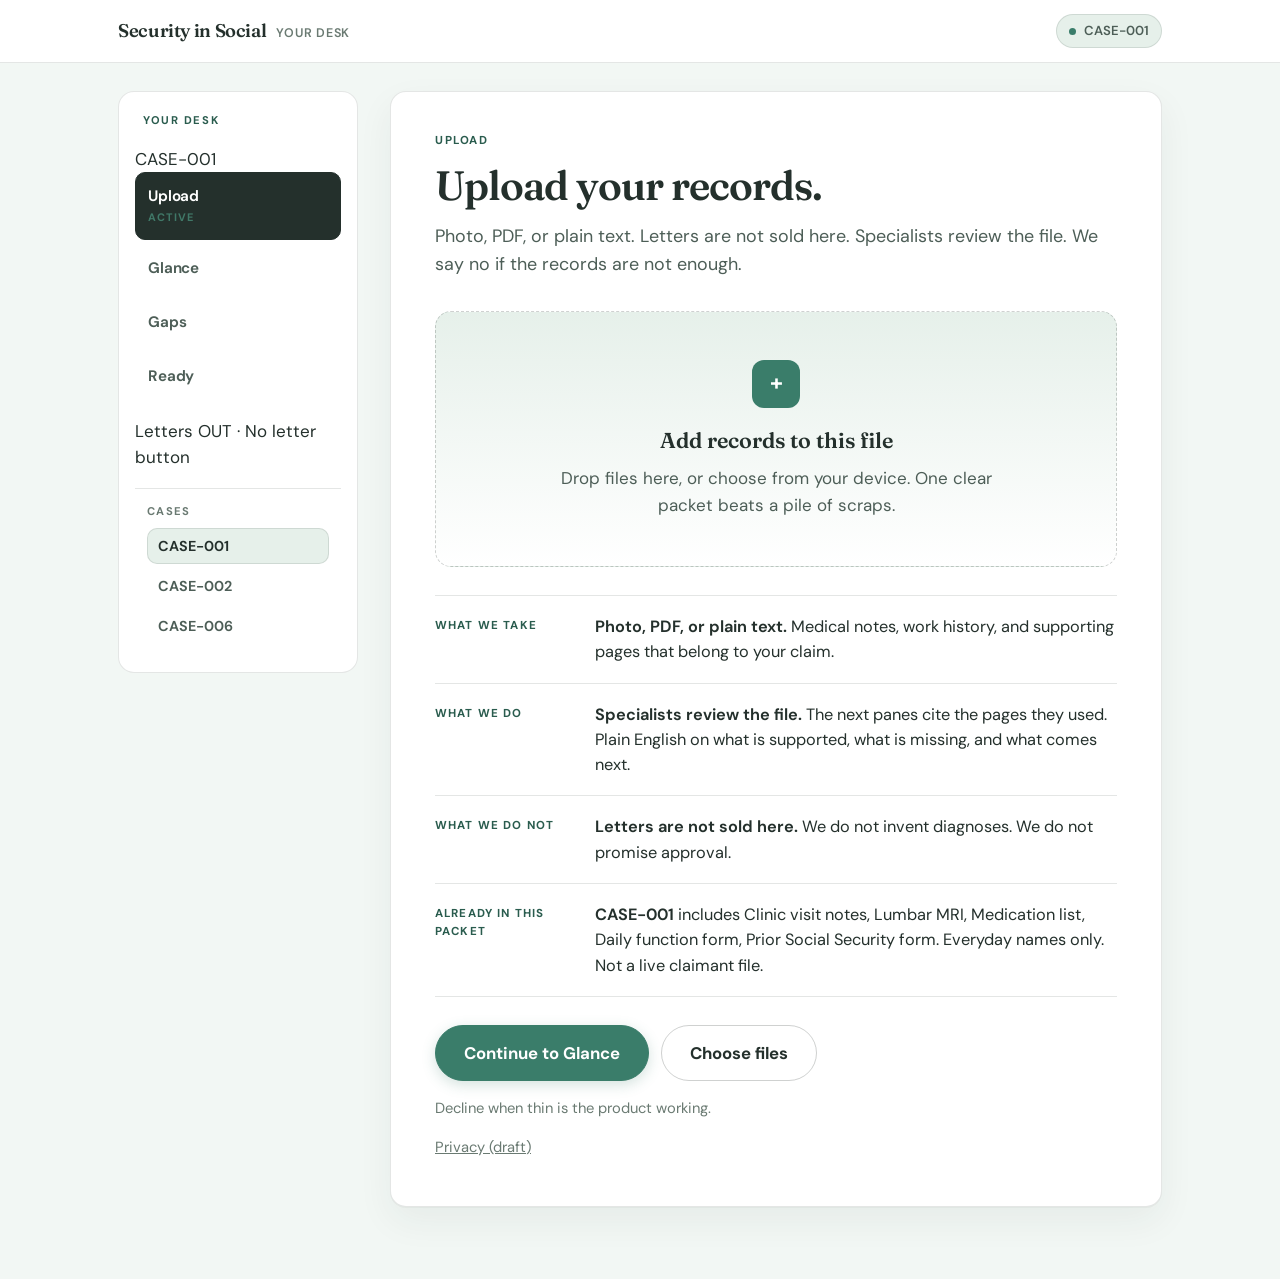
==== portal-pr23-sample-out-5f84300/tip-html/index.html @ f51f2a20 "Soft CLEAR prove: Portal #23 SAMPLE-out tip 5f84300 Phone Ready, Care Talk, desk Ready Soft CLEAR PN" ====
<!DOCTYPE html>
<html lang="en">
<head>
<meta charset="utf-8"/>
<meta name="viewport" content="width=device-width,initial-scale=1"/>
<title>Security in Social · Your desk </title>
<link rel="stylesheet" href="css/tokens.css"/>
<link rel="stylesheet" href="css/desk.css"/>
<link rel="stylesheet" href="css/desk-live.css"/>
<style id="soft-clear-sample-out">.sample-mark,.sample-mark *{display:none!important;visibility:hidden!important;opacity:0!important;font-size:0!important;width:0!important;height:0!important;overflow:hidden!important}</style></head>
<body class="sis-desk">
<a class="skip" href="#panel">Skip to review</a>
<div class="sample-mark" aria-hidden="true"></div>
<header class="desk-top">
  <div class="desk-top-inner">
    <a class="brand" href="#CASE-001/upload">
      <span class="brand-mark">Security&nbsp;in&nbsp;Social</span>
      <span class="brand-sub">Your desk</span>
    </a>
    <div class="case-pill"><span class="dot" aria-hidden="true"></span><span id="casePillLabel">CASE-001</span></div>
  </div>
</header>
<div class="desk-shell" id="deskShell">
  <nav class="case-rail" id="caseRail" aria-label="Your steps"></nav>
  <main class="pane" id="panel"></main>
  <aside class="care-rail" id="careRail" hidden aria-label="Care Talk">
    <div class="care-head">
      <p class="kicker">Care Talk · on this desk</p>
      <h2>Talk with Care</h2>
      <p>Conversation only · Letters OUT</p>
    </div>
    <div class="care-body" id="careBody">
      <div class="care-msg specialist">
        <span class="who">Care</span>
        <span id="careOpener">Specialists assemble your file here. Letters stay out. Ask what still feels unclear.</span>
      </div>
      <div class="care-msg you">
        <span class="who">You</span>
        <span id="careYou">Why does it say not ready to release?</span>
      </div>
      <div class="care-msg specialist">
        <span class="who">Care</span>
        <span id="careReply">Ready to review is not approved. The file still needs function over time after the MRI.</span>
      </div>
    </div>
    <div class="care-foot">
      <a class="btn btn-primary care-talk-link" id="talkCare" href="/care-talk/">Continue talking</a>
      <div class="care-listen">
        <button type="button" id="listenBtn" aria-pressed="false">Sound off</button>
        <span id="listenHint">Guide audio. Not a letter.</span>
        <audio id="careAudio" src="care-smoke.mp3" preload="metadata"></audio>
      </div>
    </div>
  </aside>
</div>
<script>
// C2 freeze — desk MODEL EX-006 now matches Packet Pat hash-freeze file-bytes. Soft CLEAR HARD BLOCK lifted only after this tip exists (Latch still HOLD).
const MODEL={"stamp":"2026-09-16 ~4:30pm CT","plainDesk":true,"jargonScrub":true,"lettersOut":true,"releaseAllowedClinicalLetters":false,"packetSotSchema":"sis.ios.recordReviewPacket/v1","packetSotPackagedAt":"2026-09-16T16:23:00-05:00","hiaDay3DumpConsumed":true,"shipBar":"A+C+F","cases":[{"id":"CASE-001","identity":{"caseId":"CASE-001","brand":"Security in Social","claimType":"SSDI","stage":"hearing","path":"records-only","hearingDate":"2026-11-15","fictionalToday":null,"fiveBusinessDayWindow":null,"requestedOpinions":["physical_RFC","MSS"],"releaseAllowed":false,"attestation":null},"impairments":["lumbar degenerative disc disease (alleged)","chronic low back pain (alleged / assessment impression in notes)"],"sourceNames":["Sample Ortho Clinic","Sample Imaging Center"],"prioritizedFindings":[{"rank":1,"code":"PHYSICAL_RFC_FAIL","text":"Physical work limits are not supported yet. Environment and hand-use areas lack dated clinic notes","severity":"block","citeExhibits":["EX-001"],"textRaw":"Physical RFC FAIL — environmental + manipulative domains lack dated clinical support"},{"rank":2,"code":"MSS_NEEDS_RECORDS","text":"No clinic statement form from the treating clinic is in the packet yet","severity":"block","citeExhibits":[],"textRaw":"No formal treating-source MSS in packet — facilitation needed"},{"rank":3,"code":"MER_GAP_PCP","text":"No continuous primary-care records for the last 12 months","severity":"warn","citeExhibits":[],"textRaw":"No continuous PCP MER last 12 months"},{"rank":4,"code":"VOCATIONAL_MISSING","text":"No work-history evidence in the packet","severity":"warn","citeExhibits":[],"textRaw":"No vocational / work-history evidence"}],"exhibitInventory":[{"id":"EX-001","filename":"EX-001_treatment_notes_ortho.txt","plainLabel":"EX-001 treatment notes ortho","sourceType":"Clinic visit notes","classOrRole":"treating_notes","date":"2026-06-10","sha256":"324c222384da28a03b7442f63a356ce15d0fa2cde3f6cf4f7cccb3828c21ce12","sha256Short":"324c2223…8c21ce12","bytes":2092,"coversDomains":["sit","stand","walk","lift","postural"],"ocrStatus":"Complete","verified":false,"ranAt":"2026-09-16T15:35:00-05:00","namedFailCodes":[],"exhibitPath":"fixtures/case-001-physical-rfc/exhibits/EX-001_treatment_notes_ortho.txt"},{"id":"EX-002","filename":"EX-002_mri_lumbar_report.txt","plainLabel":"EX-002 mri lumbar report","sourceType":"Imaging / labs","classOrRole":"imaging_labs","date":"2026-06-22","sha256":"69b7fcbd0879abec60a5eaf3bd9993f2aa28d3d098459d62d7aad3e9fd31f593","sha256Short":"69b7fcbd…fd31f593","bytes":1264,"coversDomains":[],"ocrStatus":"Complete","verified":false,"ranAt":"2026-09-16T15:35:00-05:00","namedFailCodes":[],"exhibitPath":"fixtures/case-001-physical-rfc/exhibits/EX-002_mri_lumbar_report.txt"},{"id":"EX-003","filename":"EX-003_medication_list.txt","plainLabel":"EX-003 medication list","sourceType":"Medication list","classOrRole":"medications","date":"2026-06-10","sha256":"ee5ff3a18946fa1b60bc27a96000571893796a22b794891d102c80d03d5e1c2f","sha256Short":"ee5ff3a1…3d5e1c2f","bytes":1001,"coversDomains":[],"ocrStatus":"Complete","verified":false,"ranAt":"2026-09-16T15:35:00-05:00","namedFailCodes":[],"exhibitPath":"fixtures/case-001-physical-rfc/exhibits/EX-003_medication_list.txt"},{"id":"EX-004","filename":"EX-004_function_questionnaire.txt","plainLabel":"EX-004 function questionnaire","sourceType":"Daily function form","classOrRole":"function_questionnaires","date":"2026-07-01","sha256":"654c670aae079f2b99563f8dc251c6a91b582c4553a38c4d0feba46e49990f5e","sha256Short":"654c670a…49990f5e","bytes":1342,"coversDomains":[],"ocrStatus":"Complete","verified":false,"ranAt":"2026-09-16T15:35:00-05:00","namedFailCodes":[],"exhibitPath":"fixtures/case-001-physical-rfc/exhibits/EX-004_function_questionnaire.txt"},{"id":"EX-005","filename":"EX-005_prior_ssa_3288_auth_stub.txt","plainLabel":"EX-005 prior ssa 3288 auth stub","sourceType":"Prior SSA form","classOrRole":"prior_ssa_forms","date":"2026-05-01","sha256":"cd3691cb668ac88cf6a875477ec87e3215af96d05193770a2ed3469b26c3a35a","sha256Short":"cd3691cb…26c3a35a","bytes":982,"coversDomains":[],"ocrStatus":"Complete","verified":false,"ranAt":"2026-09-16T15:35:00-05:00","namedFailCodes":[],"exhibitPath":"fixtures/case-001-physical-rfc/exhibits/EX-005_prior_ssa_3288_auth_stub.txt"}],"gap":{"reportPath":"fixtures/case-001-physical-rfc/gap-report.md","operatorSheetPath":"fixtures/case-001-physical-rfc/operator-gap-sheet.md","gapFlags":null,"missingMer":null,"informedNotSubmitted":null},"supportability":{"path":"fixtures/case-001-physical-rfc/supportability.json","physical_RFC":"FAIL","MSS":"NEEDS_RECORDS","mental_MRFC":null,"fail_domains":[],"needs_records_domains":[],"releaseAllowed":false,"attestation":null,"statusEnum":"PASS|FAIL|NEEDS_RECORDS"},"audit":{"releaseAllowed":false,"attestation":null,"humanConfirmGate":"Specialists review the file. Letters OUT. Not ready to release.","ocrCompleteNotVerified":true,"reconciledAt":"2026-09-15T16:39:54Z","packetOwnerScreens":["A_exhibit_inventory","C_gap_supportability","F_audit"],"letters":"OUT","sampleOnly":true,"immutableHashList":["324c222384da28a03b7442f63a356ce15d0fa2cde3f6cf4f7cccb3828c21ce12","69b7fcbd0879abec60a5eaf3bd9993f2aa28d3d098459d62d7aad3e9fd31f593","ee5ff3a18946fa1b60bc27a96000571893796a22b794891d102c80d03d5e1c2f","654c670aae079f2b99563f8dc251c6a91b582c4553a38c4d0feba46e49990f5e","cd3691cb668ac88cf6a875477ec87e3215af96d05193770a2ed3469b26c3a35a"],"packetReadyStamp":null},"watermark":"Not real claimant data","humanConfirmGate":"Specialists review the file. Letters OUT. Not ready to release.","gapReportPreview":"# Your record-review checklist — CASE-001 \n\n**What this is:** A plain checklist of what records you uploaded and what’s missing.  \n**Not a doctor letter.** We do **not** write MSS/RFC/MRFC letters in this review.  \n**Brand:** Security in Social · **For:** DIY Social Security record review  \n**Watermark:** / fake data only — not a real person  \n**Can we release anything?** **No** (`releaseAllowed=false`) — specialists review the file. Letters OUT.\n\n**Demo clock:** min **5–10** · say: “Not enough records — we stop; we don’t invent.”\n\n---\n\n## Your uploaded files (hashed)\n\n| ID | What it is | Short hash |\n| --- | --- | --- |\n| EX-001 | Ortho visit notes (2 visits) | `324c2223…8c21ce12` |\n| EX-002 | Lumbar MRI report | `69b7fcbd…fd31f593` |\n| EX-003 | Medication list | `ee5ff3a1…3d5e1c2f` |\n| EX-004 | Daily-function questionnaire (self-report) | `654c670a…49990f5e` |\n| EX-005 | Old SSA-3288 auth stub | `cd3691cb…26c3a35a` |\n\n## Bottom line (supportability)\n\n| Question | Answer |\n| --- | --- |\n| Are the records strong enough to continue? | **FAIL** — too thin |\n| What should you do? | **NEEDS_RECORDS** — get more medical records |\n| Treating doctor form in …","hiaDay3Expect":"FAIL","paths":{"fixtureDir":"fixtures/case-001-physical-rfc","glance":"fixtures/case-001-physical-rfc/glance.json","supportability":"fixtures/case-001-physical-rfc/supportability.json","plainGapSheet":"fixtures/case-001-physical-rfc/operator-gap-sheet.md"}},{"id":"CASE-002","identity":{"caseId":"CASE-002","brand":"Security in Social","claimType":"SSDI","stage":"hearing","path":"records-only","hearingDate":"2026-12-01","fictionalToday":null,"fiveBusinessDayWindow":null,"requestedOpinions":["physical_RFC","MSS"],"releaseAllowed":false,"attestation":null},"impairments":["lumbar degenerative disc disease (alleged)","chronic low back pain (alleged / assessment impression in notes)"],"sourceNames":["Sample Ortho Clinic","Sample Imaging Center"],"prioritizedFindings":[{"rank":1,"code":"PHYSICAL_RFC_PASS","text":"Physical work limits look supported by dated clinic notes (sample)","severity":"info","citeExhibits":["EX-001","EX-006"],"textRaw":"Physical RFC PASS — dated clinical support across domains; treating MSS present "},{"rank":2,"code":"MSS_PASS","text":"Treating clinic statement form is present (sample). Specialists review the file. Letters are not sold here.","severity":"info","citeExhibits":["EX-006"],"textRaw":"Treating MSS companion PASS (form) — specialists review the file; Letters OUT"},{"rank":3,"code":"RELEASE_LOCKED","text":"Not ready to release. Specialists review the file. Letters are not sold here.","severity":"block","citeExhibits":[],"textRaw":"releaseAllowed=false — specialists review the file; Letters OUT"},{"rank":4,"code":"MER_GAP_PCP","text":"No continuous primary-care records for the last 12 months","severity":"warn","citeExhibits":[],"textRaw":"No continuous PCP MER last 12 months (warn-only)"}],"exhibitInventory":[{"id":"EX-001","filename":"EX-001_treatment_notes_ortho.txt","plainLabel":"EX-001 treatment notes ortho","sourceType":"Clinic visit notes","classOrRole":"treating_notes","date":"2026-07-16","sha256":"d463b76b7c9c8086b4360f44f3b35cd8b23fd9ab5722b5eb11d828e397791ac5","sha256Short":"d463b76b…97791ac5","bytes":5957,"coversDomains":["sit","stand","walk","lift","postural","push_pull","climb_balance","environmental","manipulative"],"ocrStatus":"Complete","verified":false,"ranAt":"2026-09-16T15:35:00-05:00","namedFailCodes":[],"exhibitPath":"fixtures/case-002-physical-rfc/exhibits/EX-001_treatment_notes_ortho.txt"},{"id":"EX-002","filename":"EX-002_mri_lumbar_report.txt","plainLabel":"EX-002 mri lumbar report","sourceType":"Imaging / labs","classOrRole":"imaging_labs","date":"2026-06-28","sha256":"a2eaa2db63fc946cd534b6de57ba9f10519d043aae7fa86b286e3932c6d6890b","sha256Short":"a2eaa2db…c6d6890b","bytes":1430,"coversDomains":[],"ocrStatus":"Complete","verified":false,"ranAt":"2026-09-16T15:35:00-05:00","namedFailCodes":[],"exhibitPath":"fixtures/case-002-physical-rfc/exhibits/EX-002_mri_lumbar_report.txt"},{"id":"EX-003","filename":"EX-003_medication_list.txt","plainLabel":"EX-003 medication list","sourceType":"Medication list","classOrRole":"medications","date":"2026-07-16","sha256":"e8e1d41f082e016cf89b0d6875140f0304155ef51a2ffeae04c26cd1fb00a3e8","sha256Short":"e8e1d41f…fb00a3e8","bytes":1166,"coversDomains":[],"ocrStatus":"Complete","verified":false,"ranAt":"2026-09-16T15:35:00-05:00","namedFailCodes":[],"exhibitPath":"fixtures/case-002-physical-rfc/exhibits/EX-003_medication_list.txt"},{"id":"EX-004","filename":"EX-004_function_questionnaire.txt","plainLabel":"EX-004 function questionnaire","sourceType":"Daily function form","classOrRole":"function_questionnaires","date":"2026-08-05","sha256":"408ef6e7c9a6b22ebedcc227f0290a8a670bedda9b34507a868fb6e9d390ed71","sha256Short":"408ef6e7…d390ed71","bytes":1949,"coversDomains":[],"ocrStatus":"Complete","verified":false,"ranAt":"2026-09-16T15:35:00-05:00","namedFailCodes":[],"exhibitPath":"fixtures/case-002-physical-rfc/exhibits/EX-004_function_questionnaire.txt"},{"id":"EX-005","filename":"EX-005_prior_ssa_3288_auth_stub.txt","plainLabel":"EX-005 prior ssa 3288 auth stub","sourceType":"Prior SSA form","classOrRole":"prior_ssa_forms","date":"2026-05-15","sha256":"a765692ad2ec57229ee91950db8ab06a2a8681903e58b0ca38171491369ad209","sha256Short":"a765692a…369ad209","bytes":982,"coversDomains":[],"ocrStatus":"Complete","verified":false,"ranAt":"2026-09-16T15:35:00-05:00","namedFailCodes":[],"exhibitPath":"fixtures/case-002-physical-rfc/exhibits/EX-005_prior_ssa_3288_auth_stub.txt"},{"id":"EX-006","filename":"EX-006_treating_mss_form.txt","plainLabel":"EX-006 treating mss form","sourceType":"Clinic statement form","classOrRole":"treating_mss","date":"2026-07-16","sha256":"e8684232b916a31a2414a7a2d6fb193a2b9d9439d22bac8637abd47e895f48dc","sha256Short":"e8684232…895f48dc","bytes":3894,"coversDomains":["sit","stand","walk","lift","postural","push_pull","climb_balance","environmental","manipulative"],"ocrStatus":"Complete","verified":false,"ranAt":"2026-09-16T15:35:00-05:00","namedFailCodes":[],"exhibitPath":"fixtures/case-002-physical-rfc/exhibits/EX-006_treating_mss_form.txt"}],"gap":{"reportPath":"fixtures/case-002-physical-rfc/gap-report.md","operatorSheetPath":"fixtures/case-002-physical-rfc/operator-gap-sheet.md","gapFlags":null,"missingMer":null,"informedNotSubmitted":null},"supportability":{"path":"fixtures/case-002-physical-rfc/supportability.json","physical_RFC":"PASS","MSS":"PASS","mental_MRFC":null,"fail_domains":[],"needs_records_domains":[],"releaseAllowed":false,"attestation":null,"statusEnum":"PASS|FAIL|NEEDS_RECORDS"},"audit":{"releaseAllowed":false,"attestation":null,"humanConfirmGate":"Specialists review the file. Letters OUT. Not ready to release.","ocrCompleteNotVerified":true,"reconciledAt":"2026-09-15T16:42:00Z","packetOwnerScreens":["A_exhibit_inventory","C_gap_supportability","F_audit"],"letters":"OUT","sampleOnly":true,"immutableHashList":["d463b76b7c9c8086b4360f44f3b35cd8b23fd9ab5722b5eb11d828e397791ac5","a2eaa2db63fc946cd534b6de57ba9f10519d043aae7fa86b286e3932c6d6890b","e8e1d41f082e016cf89b0d6875140f0304155ef51a2ffeae04c26cd1fb00a3e8","408ef6e7c9a6b22ebedcc227f0290a8a670bedda9b34507a868fb6e9d390ed71","a765692ad2ec57229ee91950db8ab06a2a8681903e58b0ca38171491369ad209","e8684232b916a31a2414a7a2d6fb193a2b9d9439d22bac8637abd47e895f48dc"],"packetReadyStamp":null},"watermark":"Not real claimant data","humanConfirmGate":"Specialists review the file. Letters OUT. Not ready to release.","gapReportPreview":"# Your record-review checklist — CASE-002 \n\n**What this is:** A plain checklist of what records you uploaded and what’s missing.  \n**Not a doctor letter.** We do **not** write MSS/RFC/MRFC letters in this review.  \n**Brand:** Security in Social · **For:** DIY Social Security record review  \n**Watermark:** / fake data only — not a real person  \n**Can we release anything?** **No** (`releaseAllowed=false`) — specialists review the file. Letters OUT. Not ready to release.\n\n**Demo clock:** min **10–18** · say: “File looks complete for review — specialists review the file. Letters OUT.”\n\n---\n\n## Your uploaded files (hashed)\n\n| ID | What it is | Short hash |\n| --- | --- | --- |\n| EX-001 | EX-001 treatment notes ortho.txt | `d463b76b…97791ac5` |\n| EX-002 | EX-002 mri lumbar report.txt | `a2eaa2db…c6d6890b` |\n| EX-003 | EX-003 medication list.txt | `e8e1d41f…fb00a3e8` |\n| EX-004 | EX-004 function questionnaire.txt | `408ef6e7…d390ed71` |\n| EX-005 | EX-005 prior ssa 3288 auth stub.txt | `a765692a…369ad209` |\n| EX-006 | EX-006 treating mss form.txt | `e8684232…895f48dc` |\n\n## Bottom line (supportability)\n\n| Question | Answer |\n| --- | --- |\n| Are the records strong enough to continue? | **PASS** —…","hiaDay3Expect":"PASS","paths":{"fixtureDir":"fixtures/case-002-physical-rfc","glance":"fixtures/case-002-physical-rfc/glance.json","supportability":"fixtures/case-002-physical-rfc/supportability.json","plainGapSheet":"fixtures/case-002-physical-rfc/operator-gap-sheet.md"}},{"id":"CASE-006","identity":{"caseId":"CASE-006","brand":"Security in Social","claimType":"SSDI","stage":"hearing","path":"records-only","hearingDate":"2026-09-29","fictionalToday":"2026-09-15","fiveBusinessDayWindow":true,"requestedOpinions":["physical_RFC","MSS"],"releaseAllowed":false,"attestation":null},"impairments":["lumbar degenerative disc disease (alleged / sample)","chronic low back pain (alleged / sample)"],"sourceNames":["Sample Packet-Gap Ortho Clinic","Dr. Sample H. Lumbar, MD (FICTIONAL)","Sample Imaging Center","Sample Spine Specialist (informed, notes not submitted)"],"prioritizedFindings":[{"rank":1,"code":"HALLEX_5BD_RISK","text":"Hearing is close. Evidence deadline risk if records are late","severity":"block","citeExhibits":[],"textRaw":"Inside/near 5-business-day evidence window — packet-gap risk"},{"rank":2,"code":"MISSING_MER","text":"Continuous primary-care records for the last 12 months are missing","severity":"block","citeExhibits":[],"textRaw":"Continuous PCP MER last 12 months missing"},{"rank":3,"code":"INFORMED_NOT_SUBMITTED","text":"Known records were never turned in (spine notes, clinic statement, daily-function form, work history)","severity":"block","citeExhibits":[],"textRaw":"Informed ≥5BD exhibits not submitted (spine notes, MSS, ADL, vocational)"},{"rank":4,"code":"DILIGENCE_STUB","text":"Diligence note is only a placeholder, not signed off yet","severity":"warn","citeExhibits":[],"textRaw":"Diligence stub present — stub_not_attested (flag only)"},{"rank":5,"code":"RFC_MSS_NEEDS_RECORDS","text":"Physical limits and clinic statement both need more records. Thin intentional packet","severity":"block","citeExhibits":["EX-001"],"textRaw":"Physical RFC + MSS NEEDS_RECORDS — thin intentional packet"}],"exhibitInventory":[{"id":"EX-001","filename":"EX-001_treatment_notes_ortho.txt","plainLabel":"EX-001 treatment notes ortho","sourceType":"Clinic visit notes","classOrRole":"treating_notes","date":"2026-04-09","sha256":"e3ddf1674130ffb3d7a8411f5b5b4baa99e88c8e74359223cb4ba233786edf48","sha256Short":"e3ddf167…786edf48","bytes":3897,"coversDomains":["sit","stand","walk","lift","postural"],"ocrStatus":"Complete","verified":false,"ranAt":"2026-09-16T15:35:00-05:00","namedFailCodes":[],"exhibitPath":"fixtures/case-006-hallex-packet-gap/exhibits/EX-001_treatment_notes_ortho.txt"},{"id":"EX-002","filename":"EX-002_mri_lumbar_report.txt","plainLabel":"EX-002 mri lumbar report","sourceType":"Imaging / labs","classOrRole":"imaging_labs","date":"2026-03-28","sha256":"15ed136920aa6a41a7539c860783ad6754828f1c6ebc3fc7406d251609e83a33","sha256Short":"15ed1369…09e83a33","bytes":1470,"coversDomains":[],"ocrStatus":"Complete","verified":false,"ranAt":"2026-09-16T15:35:00-05:00","namedFailCodes":[],"exhibitPath":"fixtures/case-006-hallex-packet-gap/exhibits/EX-002_mri_lumbar_report.txt"},{"id":"EX-003","filename":"EX-003_medication_list.txt","plainLabel":"EX-003 medication list","sourceType":"Medication list","classOrRole":"medications","date":"2026-04-09","sha256":"5271ac4725a00c477f147e0b1d7c05eb39c30256ad1aa72cb2e5635bd9691814","sha256Short":"5271ac47…d9691814","bytes":1211,"coversDomains":[],"ocrStatus":"Complete","verified":false,"ranAt":"2026-09-16T15:35:00-05:00","namedFailCodes":[],"exhibitPath":"fixtures/case-006-hallex-packet-gap/exhibits/EX-003_medication_list.txt"},{"id":"EX-004","filename":"EX-004_prior_ssa_3288_auth_stub.txt","plainLabel":"EX-004 prior ssa 3288 auth stub","sourceType":"Prior SSA form","classOrRole":"prior_ssa_forms","date":"2026-06-12","sha256":"b363a2db3aa5c60be826d3db824b0ccf46018f7ef65d1fd7510e8b14444facb0","sha256Short":"b363a2db…444facb0","bytes":1096,"coversDomains":[],"ocrStatus":"Complete","verified":false,"ranAt":"2026-09-16T15:35:00-05:00","namedFailCodes":[],"exhibitPath":"fixtures/case-006-hallex-packet-gap/exhibits/EX-004_prior_ssa_3288_auth_stub.txt"}],"gap":{"reportPath":"fixtures/case-006-hallex-packet-gap/gap-report.md","operatorSheetPath":"fixtures/case-006-hallex-packet-gap/operator-gap-sheet.md","gapFlags":{"missingMer":true,"informedNotSubmitted":true,"fiveBusinessDayRisk":true,"informedGe5bdNotSubmitted":true,"neitherInformedNorSubmittedRisk":false},"missingMer":["Continuous primary-care records for the last 12 months"],"informedNotSubmitted":["Recent Sample Spine Specialist visit notes (~2026-08). Firm informed exist, not uploaded","Clinic statement form. Clinic said they would complete it; not uploaded","Daily function form, not uploaded","Work-history evidence, not uploaded"]},"supportability":{"path":"fixtures/case-006-hallex-packet-gap/supportability.json","physical_RFC":"NEEDS_RECORDS","MSS":"NEEDS_RECORDS","mental_MRFC":null,"fail_domains":[],"needs_records_domains":[],"releaseAllowed":false,"attestation":null,"statusEnum":"PASS|FAIL|NEEDS_RECORDS"},"audit":{"releaseAllowed":false,"attestation":null,"humanConfirmGate":"Specialists review the file. Letters OUT. Not ready to release.","ocrCompleteNotVerified":true,"reconciledAt":"2026-09-15T18:15:00Z","packetOwnerScreens":["A_exhibit_inventory","C_gap_supportability","F_audit"],"letters":"OUT","sampleOnly":true,"immutableHashList":["e3ddf1674130ffb3d7a8411f5b5b4baa99e88c8e74359223cb4ba233786edf48","15ed136920aa6a41a7539c860783ad6754828f1c6ebc3fc7406d251609e83a33","5271ac4725a00c477f147e0b1d7c05eb39c30256ad1aa72cb2e5635bd9691814","b363a2db3aa5c60be826d3db824b0ccf46018f7ef65d1fd7510e8b14444facb0"],"packetReadyStamp":null},"watermark":"Not real claimant data","humanConfirmGate":"Specialists review the file. Letters OUT. Not ready to release.","gapReportPreview":"# Your record-review checklist — CASE-006 \n\n**What this is:** A plain checklist of what records you uploaded and what’s missing.  \n**Not a doctor letter.** We do **not** write MSS/RFC/MRFC letters in this review.  \n**Brand:** Security in Social · **For:** DIY Social Security record review  \n**Watermark:** / fake data only — not a real person  \n**Hearing (sample):** 2026-09-29 · **Today (sample):** 2026-09-15 · **Inside ~5 business-day window:** yes — risk  \n**Can we release anything?** **No**\n\n**Demo clock:** min **18–25** · say: “Hearing-clock gap — missing and informed-not-sent records; still no pass.”\n\n---\n\n## Your uploaded files (hashed) — thin on purpose\n\n| ID | What it is | Short hash |\n| --- | --- | --- |\n| EX-001 | Older ortho notes (partial; no doctor form) | `e3ddf167…786edf48` |\n| EX-002 | Lumbar MRI report | `15ed1369…09e83a33` |\n| EX-003 | Medication list | `5271ac47…d9691814` |\n| EX-004 | Old SSA-3288 auth stub | `b363a2db…444facb0` |\n\n## Bottom line (supportability)\n\n| Question | Answer |\n| --- | --- |\n| Are the records strong enough to continue? | **NEEDS_RECORDS** |\n| Treating clinic statement form in the file? | **NEEDS_RECORDS** — not submitted |\n| Dilige…","hiaDay3Expect":"NEEDS_RECORDS","paths":{"fixtureDir":"fixtures/case-006-hallex-packet-gap","glance":"fixtures/case-006-hallex-packet-gap/glance.json","supportability":"fixtures/case-006-hallex-packet-gap/supportability.json","plainGapSheet":"fixtures/case-006-hallex-packet-gap/operator-gap-sheet.md"}}]};
const ZDR_KEY='sis-zdr-exhibits-v1';
const CONFIRM_KEY='sis-packet-confirm-v1';
const FORGE_PACKET_KEY='sis-care-packet-brief-v1';
const PORTAL_PACKET_KEY='sis-portal-packet-context-v1';
const PACKET_BRIEF_MAX=6000;
const EXTRACT_CLIP=900;
const UPLOAD_CASE_ID='UPLOAD';
const MAX=8*1024*1024;
const STEPS=[
  {id:'upload',n:1,label:'Upload'},
  {id:'glance',n:2,label:'Glance'},
  {id:'gaps',n:3,label:'Gaps'},
  {id:'packet',n:4,label:'Ready'}
];
const STEP_PLAIN=Object.fromEntries(STEPS.map(s=>[s.id,s.label]));
STEP_PLAIN.inventory='Pages';
const PLAIN_BY_CODE={"PHYSICAL_RFC_FAIL":"Physical work limits are not supported yet. Environment and hand-use areas lack dated clinic notes","MSS_NEEDS_RECORDS":"No treating clinic statement form is in the packet yet","MER_GAP_PCP":"No continuous primary-care records for the last 12 months","VOCATIONAL_MISSING":"No work-history evidence is in the packet","PHYSICAL_RFC_PASS":"Physical work limits look supported by dated clinic notes (sample)","MSS_PASS":"Treating clinic statement form is present (sample). Specialists review the file. Letters are not sold here.","RELEASE_LOCKED":"Not ready to release. Specialists review the file. Letters are not sold here.","HALLEX_5BD_RISK":"Hearing is close. Evidence deadline risk if records are late","MISSING_MER":"Continuous primary-care records for the last 12 months are missing","INFORMED_NOT_SUBMITTED":"Known records were never turned in (spine notes, clinic statement, daily-function form, work history)","DILIGENCE_STUB":"Diligence note is only a placeholder, not signed off yet","RFC_MSS_NEEDS_RECORDS":"Physical limits and the clinic statement both need more records. Thin intentional packet"};
const MONTHS=['January','February','March','April','May','June','July','August','September','October','November','December'];
const GAP_COPY={
  PHYSICAL_RFC_FAIL:{plain:'Physical work limits are not supported yet.',why:'The clinic notes we have do not say enough about work, standing, or hand use.',uploadAsk:'Upload clinic notes that say how long you can stand, walk, lift, and use your hands.'},
  MSS_NEEDS_RECORDS:{plain:'No treating clinic statement form is in the packet yet.',why:'Specialists cannot review a clinic statement that is not in the file.',uploadAsk:'Ask your treating clinic for a clinic statement form and upload it.'},
  MER_GAP_PCP:{plain:'No continuous primary-care records for the last 12 months.',why:'A year of primary-care notes is missing.',uploadAsk:'Upload primary-care notes from the last 12 months.'},
  VOCATIONAL_MISSING:{plain:'No work-history evidence is in the packet.',why:'We cannot see your past jobs from this file.',uploadAsk:'Upload a work-history page or a list of past jobs.'},
  PHYSICAL_RFC_PASS:{plain:'Physical work limits look supported by dated clinic notes (sample).',why:'',uploadAsk:''},
  MSS_PASS:{plain:'A treating clinic statement form is in this packet.',why:'',uploadAsk:''},
  RELEASE_LOCKED:{plain:'Not ready to release. Specialists review the file. Letters are not sold here.',why:'The file is not honest enough to stand yet.',uploadAsk:'Fix the gaps first.'},
  HALLEX_5BD_RISK:{plain:'Hearing is close. Evidence deadline risk if records are late.',why:'Missing pages may not make it in before the hearing window.',uploadAsk:'Gather the missing records now.'},
  MISSING_MER:{plain:'Continuous primary-care records for the last 12 months are missing.',why:'A year of primary-care notes is missing.',uploadAsk:'Upload primary-care notes from the last 12 months.'},
  INFORMED_NOT_SUBMITTED:{plain:'Known records were never turned in (spine notes, clinic statement, daily-function form, work history).',why:'The clinic told us these pages exist. They are not in this file.',uploadAsk:'Upload the spine notes, clinic statement form, daily function form, and work history.'},
  DILIGENCE_STUB:{plain:'Diligence note is only a placeholder, not signed off yet.',why:'That note is not finished.',uploadAsk:'We will not treat a placeholder as a finished record.'},
  RFC_MSS_NEEDS_RECORDS:{plain:'Physical limits and the clinic statement both need more records. Thin intentional packet.',why:'The pages in this file are not enough to continue.',uploadAsk:'Upload fuller clinic notes and a treating clinic statement form.'}
};
let active=0;
let step='upload';
function esc(s){return String(s??'').replace(/&/g,'&amp;').replace(/</g,'&lt;').replace(/"/g,'&quot;');}
function caseOf(){return MODEL.cases[active];}
function zdrLoad(){try{return JSON.parse(sessionStorage.getItem(ZDR_KEY)||'[]');}catch(e){return [];}}
function zdrSave(arr){sessionStorage.setItem(ZDR_KEY,JSON.stringify(arr));}
function confirmLoad(){try{return JSON.parse(sessionStorage.getItem(CONFIRM_KEY)||'{}');}catch(e){return {};}}
function confirmSave(obj){sessionStorage.setItem(CONFIRM_KEY,JSON.stringify(obj));}
function shortHash(h){h=String(h||'');return h.length>16?h.slice(0,8)+'…'+h.slice(-8):h;}
function plainStatusLabel(r){if(r==='FAIL')return'Not supported yet';if(r==='PASS')return'Looks supported';if(r==='NEEDS_RECORDS')return'Needs more records';return'n/a';}
function statusChip(r){
  if(r==='FAIL')return'<span class="tag fail">FAIL</span> <span class="plain">Not supported yet</span>';
  if(r==='PASS')return'<span class="tag pass">PASS</span> <span class="plain">Looks supported</span>';
  if(r==='NEEDS_RECORDS')return'<span class="tag gap">NEEDS_RECORDS</span> <span class="plain">Needs more records</span>';
  return'<span class="tag locked">n/a</span>';
}
function sev(s){const m={block:'Needs attention',warn:'Watch',info:'Note'};return '<span class="tag '+(s==='block'?'block':s==='warn'?'warn':'info')+'">'+(m[s]||esc(s))+'</span>';}
function list(arr){if(!arr||!arr.length)return'<p class="sub">None listed</p>';return '<ul>'+arr.map(x=>'<li>'+esc(x)+'</li>').join('')+'</ul>';}
function domainRows(s){const d=(s&&s.physical_RFC_domains)||{};const k=Object.keys(d);if(!k.length)return'<tr><td colspan="2">See status chips above</td></tr>';
  const label={standing_walking:'Standing / walking',sitting:'Sitting',lifting_carrying:'Lifting / carrying',postural_bend_stoop_crouch:'Bending / stooping',push_pull:'Pushing / pulling',climb_balance:'Climbing / balance',environmental:'Environment limits',manipulative_reaching_handling:'Reaching / handling'};
  return k.map(x=>'<tr><td>'+(label[x]||esc(x))+'</td><td>'+statusChip(d[x])+'</td></tr>').join('');}
function gapFlags(g){const f=(g&&g.gapFlags)||{};const k=Object.keys(f);if(!k.length)return'<p class="sub">No special timing flags on this sample case.</p>';
  const lab={missingMer:'Missing medical records',informedNotSubmitted:'Told about records that were not turned in',fiveBusinessDayRisk:'Close to hearing deadline',informedGe5bdNotSubmitted:'Known records still missing near hearing',neitherInformedNorSubmittedRisk:'Neither informed nor submitted'};
  return '<table><tr><th>Issue</th><th>Yes/No</th></tr>'+k.map(x=>'<tr><td>'+(lab[x]||esc(x))+'</td><td>'+(f[x]?'Yes':'No')+'</td></tr>').join('')+'</table>';}
function ocrCell(e){
  if(e.verified===true)return'Checked';
  if(e.ocrStatus==='Complete'&&e.verified===false)return'Complete · not checked';
  if(e.extractState==='Extracted')return'Extracted · not checked';
  return esc(e.ocrStatus||'n/a');
}
function writeHash(){
  const c=caseOf();
  const loc=location.pathname+(location.search||'');
  history.replaceState(null,'',loc+'#'+c.id+'/'+step);
}
function parseHash(){
  const h=(location.hash||'').replace(/^#/,'');
  if(!h)return;
  const parts=h.split('/');
  const id=parts[0];
  const st=parts[1];
  const i=MODEL.cases.findIndex(c=>c.id===id);
  if(i>=0)active=i;
  if(st&&(STEPS.some(s=>s.id===st)||st==='inventory'))step=st;
}
function glanceLine(c){
  const s=c.supportability||{}, id=c.identity||{};
  let line=c.id+' is a records-only review. Physical limits: '+plainStatusLabel(s.physical_RFC)+'. Clinic statement: '+plainStatusLabel(s.MSS)+'.';
  if(id.fiveBusinessDayWindow) line+=' Hearing is close. Act soon.';
  line+=' Extracted is not the same as verified. Nothing here is approved to send.';
  return line;
}
function scrubProseDash(s){
  s=String(s??'');
  s=s.replace(/\s+[—]\s+/g,'. ');
  s=s.replace(/\s+[–]\s+/g,', ');
  s=s.replace(/\. ([a-z])/g,function(_,c){return '. '+c.toUpperCase();});
  s=s.replace(/[—]/g,', ');
  return s.replace(/ {2,}/g,' ').trim();
}
function findingText(f){return scrubProseDash(PLAIN_BY_CODE[f.code]||f.text||'');}
function gapHighlights(c){
  const g=c.gap||{}, id=c.identity||{}, f=g.gapFlags||{};
  const out=[];
  if(f.missingMer) out.push('Missing medical records');
  if(f.informedNotSubmitted) out.push('Told about records that were not turned in');
  if(f.fiveBusinessDayRisk||id.fiveBusinessDayWindow) out.push('Hearing is close. Evidence deadline risk');
  if(f.informedGe5bdNotSubmitted) out.push('Known records still missing near hearing');
  if(Array.isArray(g.missingMer)) g.missingMer.forEach(x=>{ if(x&&out.indexOf(x)<0) out.push(x); });
  if(Array.isArray(g.informedNotSubmitted)) g.informedNotSubmitted.forEach(x=>{ if(x&&out.length<8) out.push(x); });
  return out;
}
function oneLineBrief(c){
  const s=c.supportability||{}, id=c.identity||{};
  function physPhrase(r){
    if(r==='FAIL') return 'are not supported yet';
    if(r==='PASS') return 'look supported';
    if(r==='NEEDS_RECORDS') return 'need more records';
    return 'are still under review';
  }
  function mssPhrase(r){
    if(r==='FAIL') return 'the clinic statement is not supported yet';
    if(r==='PASS') return 'the clinic statement looks supported';
    if(r==='NEEDS_RECORDS') return 'the clinic statement still needs records';
    return 'the clinic statement is still under review';
  }
  let line='You’re on '+c.id+'. Physical limits '+physPhrase(s.physical_RFC)+'; '+mssPhrase(s.MSS)+'.';
  if(id.fiveBusinessDayWindow) line+=' Hearing is close. Act soon.';
  else if(s.physical_RFC==='PASS'&&s.MSS==='PASS') line+=' Specialists review the file. Letters are not sold here. Not ready to release.';
  return line;
}
const FLAG_LABELS={missingMer:'Missing medical records',informedNotSubmitted:'Told about records that were not turned in',fiveBusinessDayRisk:'Close to hearing deadline',informedGe5bdNotSubmitted:'Known records still missing near hearing',neitherInformedNorSubmittedRisk:'Neither informed nor submitted'};
function clipBrief(s,n){
  const t=String(s??'');
  if(!n||t.length<=n) return t;
  return t.slice(0,n-1)+'…';
}
function worstStatus(a,b){
  const rank={FAIL:3,NEEDS_RECORDS:2,PASS:1};
  const ra=rank[a]||0, rb=rank[b]||0;
  if(ra===0&&rb===0) return 'NEEDS_RECORDS';
  return ra>=rb?a:b;
}
function supportStatusOf(c){
  const expect=c.hiaDay3Expect;
  if(expect==='PASS'||expect==='FAIL'||expect==='NEEDS_RECORDS') return expect;
  const s=c.supportability||{};
  return worstStatus(s.physical_RFC,s.MSS);
}
function gapsStatusOf(c){
  const g=c.gap||{}, f=g.gapFlags||{};
  if((g.missingMer&&g.missingMer.length)||(g.informedNotSubmitted&&g.informedNotSubmitted.length)||f.missingMer||f.informedNotSubmitted||f.fiveBusinessDayRisk||f.informedGe5bdNotSubmitted) return 'NEEDS_RECORDS';
  const findings=c.prioritizedFindings||[];
  if(findings.some(x=>/FAIL/.test(x.code||''))) return 'FAIL';
  if(findings.some(x=>x.severity==='block'&&x.code!=='RELEASE_LOCKED')) return 'NEEDS_RECORDS';
  return 'PASS';
}
function exhibitName(e){return e.name||e.plainLabel||e.filename||e.id||'';}
function exhibitChecked(e){
  if(e.verified===true) return 'checked';
  if(e.ocrStatus==='Complete'&&e.verified===false) return 'Complete, not checked';
  if(e.extractState==='Extracted') return 'Extracted, not checked';
  return e.ocrStatus||'unknown';
}
function topGapsOf(c){
  return topGapRowsOf(c).map(function(g){ return g.plain; });
}
function composePacketGaps(c){
  const parts=topGapsOf(c);
  return parts.length?parts.join('\n'):'No extra gap list on this sample (see glance findings).';
}
function composePacketBrief(c){
  const id=c.identity||{};
  const s=c.supportability||{};
  const g=c.gap||{};
  const lines=[];
  lines.push('Packet brief for '+c.id+'. Not a real person. Letters OUT. Not approved to send to a claimant.');
  lines.push('');
  lines.push('Identity: '+(id.brand||'Security in Social')+' · '+(id.caseId||c.id)+' · '+(id.claimType||'')+' · '+(id.stage||'')+' · '+(id.path==='records-only'?'records review only':(id.path||''))+'. Hearing date '+(id.hearingDate||'n/a')+'.');
  if(id.fictionalToday) lines.push('Sample “today”: '+id.fictionalToday+'.');
  if(id.fiveBusinessDayWindow) lines.push('Close to hearing. Evidence deadline risk if records are late.');
  lines.push(c.watermark||'Not real claimant data');
  lines.push('');
  lines.push('Glance: '+glanceLine(c));
  const impairments=c.impairments||[];
  if(impairments.length) lines.push('Conditions claimed (sample labels): '+impairments.join('; ')+'.');
  const sources=(c.sourceNames||[]).map(function(n){ return scrubMdDo(n).replace(/\s*\([^)]*\)/g,'').trim(); }).filter(Boolean);
  if(sources.length) lines.push('Record sources: '+sources.join('; ')+'.');
  lines.push('');
  const board=buildReviewBoard(c);
  lines.push('Board: '+board.supportStatus+'. We can see pages in this file. Specialists review the file. Letters OUT. Not ready to release.');
  const shows=board.fileShows||[];
  if(shows.length) lines.push('What the file shows: '+formatCiteMiddotList(shows)+'.');
  const miss=board.stillMissing;
  if(miss&&miss.plain){
    lines.push('Still missing: '+miss.plain+(miss.note?'. '+miss.note:''));
    if(miss.uploadAsk) lines.push('Gather: '+miss.uploadAsk);
  } else {
    const top=primaryGapOf(board);
    if(top){
      lines.push('Primary gap: '+top.plain+' ('+formatCiteListWithSecondary(top.cites)+')');
      if(top.uploadAsk) lines.push('Gather: '+top.uploadAsk);
    }
  }
  lines.push('Ready to review is not approved. Extracted is not verified. Letters OUT.');
  const onFile=onFileCiteLine(board);
  if(onFile&&onFile!=='Not in this packet') lines.push('On file: '+onFile+'.');
  if(board.topGaps.length){
    lines.push('');
    lines.push('More gaps:');
    board.topGaps.forEach(function(g,i){
      lines.push((i+1)+'. '+g.plain+' ('+formatCiteListWithSecondary(g.cites)+')');
    });
  }
  if(board.supported.length){
    lines.push('');
    lines.push('Supported:');
    board.supported.forEach(function(row,i){
      lines.push((i+1)+'. '+row.plain+' ('+formatCiteListWithSecondary(row.cites)+')');
    });
  }
  lines.push('');
  lines.push('Supportability: Physical limits '+plainStatusLabel(s.physical_RFC)+'. Clinic statement '+plainStatusLabel(s.MSS)+'. Board: '+board.supportStatus+'. Specialists review the file. Still locked. releaseAllowed=false. Letters OUT.');
  const flags=g.gapFlags||{};
  const flagKeys=Object.keys(flags);
  if(flagKeys.length){
    lines.push('Timing and gaps: '+flagKeys.map(function(k){ return (FLAG_LABELS[k]||k)+': '+(flags[k]?'yes':'no'); }).join('; ')+'.');
  }
  if(g.missingMer&&g.missingMer.length) lines.push('Missing records: '+g.missingMer.join('; ')+'.');
  if(g.informedNotSubmitted&&g.informedNotSubmitted.length) lines.push('Known about but not in the packet: '+g.informedNotSubmitted.join('; ')+'.');
  lines.push('');
  lines.push('Exhibits in the packet (everyday name, source, date lead; EX code secondary):');
  (c.exhibitInventory||[]).forEach(function(e){
    const hash=e.sha256Short||shortHash(e.sha256);
    const cite=citeFromExhibit(c,e);
    lines.push('- '+formatCiteListWithSecondary(cite?[cite]:[])+' · '+hash+' · '+exhibitChecked(e));
  });
  lines.push('');
  lines.push('Do not invent extra records. Do not write letters. OCR complete is not verified. This brief is synthesized desk text.');
  return clipBrief(lines.join('\n'), PACKET_BRIEF_MAX);
}
function zdrPages(){
  return zdrLoad().filter(function(e){ return !!(e && (e.name||e.extractedText||e.id)); });
}
function clipExtract(text,n){
  const t=String(text??'').replace(/\s+/g,' ').trim();
  if(!t) return '(no extract text)';
  return clipBrief(t, n||EXTRACT_CLIP);
}
function uploadGlance(pages){
  const n=pages.length;
  const names=pages.map(function(e){ return e.name||e.id; }).filter(Boolean).join(', ');
  return UPLOAD_CASE_ID+' has '+n+' uploaded page'+(n===1?'':'s')+' on this device'+(names?': '+names:'')+'. Specialists review the file. Extracted is not verified. Letters OUT. Not ready to release.';
}
function composeUploadPacketBrief(pages){
  const lines=[];
  lines.push('On-device upload packet. This browser tab only. Not a CASE-00x fixture. Letters OUT. releaseAllowed=false. Extracted is not verified. Specialists review the file. Not ready to release.');
  lines.push('');
  lines.push('Identity: Security in Social · '+UPLOAD_CASE_ID+' · records review only. Pages saved on this device (ZDR). No invented diagnoses. No doctor credentials.');
  lines.push('');
  lines.push('Glance: '+uploadGlance(pages));
  const board=buildUploadReviewBoard(pages);
  if(pages.length){
    lines.push('Board: '+board.supportStatus+'. We can see pages in this file. Specialists review the file. Letters OUT. Not ready to release.');
    const shows=board.fileShows||[];
    if(shows.length) lines.push('What the file shows: '+formatCiteMiddotList(shows)+'.');
    const miss=board.stillMissing;
    if(miss&&miss.plain){
      lines.push('Still missing: '+miss.plain+(miss.note?'. '+miss.note:''));
      if(miss.uploadAsk) lines.push('Gather: '+miss.uploadAsk);
    }
    lines.push('Ready to review is not approved. Extracted is not verified. Letters OUT.');
    const onFile=onFileCiteLine(board);
    if(onFile&&onFile!=='Not in this packet') lines.push('On file: '+onFile+'.');
  } else {
    lines.push('Board: Still reading. Pages not visible yet. We cannot see your file yet. Do not invent EX codes or findings.');
    lines.push('Ready to review is not approved. Extracted is not verified. Letters OUT.');
  }
  lines.push('');
  lines.push('Uploaded files (filename + clipped extract):');
  pages.forEach(function(e,i){
    const name=e.name||e.id||('file-'+(i+1));
    const hash=shortHash(e.sha256);
    const stub=e.fail_code?' · '+e.fail_code:'';
    lines.push('');
    lines.push((i+1)+'. '+name+' ('+(e.id||'')+(e.bytes!=null?' · '+e.bytes+' bytes':'')+' · '+hash+stub+')');
    lines.push('Extract: '+clipExtract(e.extractedText, EXTRACT_CLIP));
  });
  lines.push('');
  lines.push('Support: pages on this device, under specialists review. Not a FAIL stamp. Do not invent extra records. Do not write letters.');
  return clipBrief(lines.join('\n'), PACKET_BRIEF_MAX);
}
function boardToPacketGaps(board){
  const miss=board&&board.stillMissing;
  if(miss&&miss.plain){
    const lines=[miss.plain];
    if(miss.note) lines.push(miss.note);
    if(miss.uploadAsk) lines.push('Gather: '+miss.uploadAsk);
    return lines.join('\n');
  }
  const top=primaryGapOf(board);
  if(!top) return 'No extra gap list on this sample (see glance findings).';
  const lines=[top.plain+' ('+formatCiteListWithSecondary(top.cites)+')'];
  if(top.uploadAsk) lines.push('Gather: '+top.uploadAsk);
  return lines.join('\n');
}
function buildSampleCarePacket(){
  const c=caseOf(), inv=c.exhibitInventory||[];
  const board=buildReviewBoard(c);
  const supportStatus=honestSupportEnum(c,board);
  const gapsStatus=supportStatus==='PASS'?gapsStatusOf(c):supportStatus;
  const packetBrief=composePacketBrief(c);
  const glance=glanceLine(c);
  const exhibitLabels=exhibitCiteLabels(c);
  return {
    has_packet:true,
    caseId:c.id,
    case_id:c.id,
    packet_brief:packetBrief,
    glance_summary:glance,
    packet_gaps:boardToPacketGaps(board),
    supportabilityNotes:talkOpenerLine(board),
    supportStatus:supportStatus,
    support_status:supportStatus,
    supportStatusPlain:board.supportStatus,
    topGaps:board.topGaps,
    gapsStatus:gapsStatus,
    gaps_status:gapsStatus,
    exhibitLabels:exhibitLabels,
    exhibitCites:(inv||[]).map(function(e){ return citeFromExhibit(c,e); }).filter(Boolean),
    exhibitCount:inv.length,
    board:board,
    readyFace:{
      h1:'Not ready to release.',
      fileShows:board.fileShows||[],
      stillMissing:board.stillMissing||null,
      extractedNotVerified:true,
      readyToReviewIsNotApproved:true
    },
    step:STEP_PLAIN[step]||step,
    letters:'OUT',
    sample:true,
    releaseAllowed:false
  };
}
function buildUploadCarePacket(pages){
  const board=buildUploadReviewBoard(pages);
  const labels=pages.map(function(e){ return e.name||e.id; }).filter(Boolean);
  const supportStatus='NEEDS_RECORDS';
  const gapsStatus='NEEDS_RECORDS';
  const glance=uploadGlance(pages);
  const packetBrief=composeUploadPacketBrief(pages);
  return {
    has_packet:true,
    caseId:UPLOAD_CASE_ID,
    case_id:UPLOAD_CASE_ID,
    packet_brief:packetBrief,
    glance_summary:glance,
    packet_gaps:boardToPacketGaps(board),
    supportabilityNotes:talkOpenerLine(board),
    supportStatus:supportStatus,
    support_status:supportStatus,
    supportStatusPlain:board.supportStatus,
    topGaps:board.topGaps,
    gapsStatus:gapsStatus,
    gaps_status:gapsStatus,
    exhibitLabels:labels,
    exhibitCites:board.supported[0]?board.supported[0].cites:[],
    exhibitCount:pages.length,
    board:board,
    readyFace:{
      h1:'Not ready to release.',
      fileShows:board.fileShows||[],
      stillMissing:board.stillMissing||null,
      extractedNotVerified:true,
      readyToReviewIsNotApproved:true
    },
    step:STEP_PLAIN[step]||step,
    letters:'OUT',
    sample:false,
    releaseAllowed:false
  };
}
function buildCarePacket(){
  const pages=zdrPages();
  if(pages.length) return buildUploadCarePacket(pages);
  return buildSampleCarePacket();
}
function packetCaseId(payload){
  return (payload&&(payload.case_id||payload.caseId))||caseOf().id;
}
function talkHref(caseId){return '/care-talk/?case='+encodeURIComponent(caseId);}
function storePacketContext(){
  const payload=buildCarePacket();
  const json=JSON.stringify(payload);
  try{
    sessionStorage.setItem(FORGE_PACKET_KEY,json);
    sessionStorage.setItem(PORTAL_PACKET_KEY,json);
  }catch(e){}
  return payload;
}
function bindTalk(){
  const a=document.getElementById('talkCare');
  if(!a) return;
  const id=packetCaseId(buildCarePacket());
  a.href=talkHref(id);
  a.onclick=function(ev){
    const payload=storePacketContext();
    const go=packetCaseId(payload);
    if(ev.metaKey||ev.ctrlKey||ev.shiftKey||ev.altKey||ev.button!==0) return;
    ev.preventDefault();
    location.href=talkHref(go);
  };
}
function staffMode(){
  try{ return new URLSearchParams(location.search).get('staff')==='1'; }catch(e){ return false; }
}
function staffDockEl(){
  if(!staffMode()){
    const extra=document.querySelector('details.dock');
    if(extra) extra.remove();
    return null;
  }
  let dock=document.getElementById('dock');
  if(dock) return dock;
  const wrap=document.createElement('details');
  wrap.className='dock';
  wrap.innerHTML='<summary>Staff debug (optional)</summary><pre id="dock"></pre>';
  document.body.appendChild(wrap);
  return document.getElementById('dock');
}
function scrubMdDo(s){
  return String(s||'')
    .replace(/\bMD\/DO\b/g,'')
    .replace(/,\s*M\.?D\.?\b/g,'')
    .replace(/\bDr\.\s+/g,'')
    .replace(/\s+/g,' ')
    .trim();
}
function formatCiteDate(iso){
  const m=String(iso||'').match(/^(\d{4})-(\d{2})-(\d{2})/);
  if(!m) return String(iso||'');
  const month=MONTHS[+m[2]-1];
  if(!month) return String(iso||'');
  return month+' '+String(+m[3])+', '+m[1];
}
function everydayPaperName(e){
  if(!e) return 'Record page';
  const role=e.classOrRole||'';
  const fn=String(e.filename||e.plainLabel||e.name||'').toLowerCase();
  if(role==='treating_notes'||/treatment_notes|ortho/.test(fn)) return 'Clinic visit notes';
  if(role==='imaging_labs'||/mri|lumbar/.test(fn)) return 'Lumbar MRI';
  if(role==='medications'||/medication/.test(fn)) return 'Medication list';
  if(role==='function_questionnaires'||/function/.test(fn)) return 'Daily function form';
  if(role==='prior_ssa_forms'||/3288|ssa/.test(fn)) return 'Prior Social Security form';
  if(role==='treating_mss'||/mss|statement/.test(fn)) return 'Clinic statement form';
  const st=e.sourceType||'';
  if(st&&!/^EX-/.test(st)&&st!=='Imaging / labs') return st;
  return 'Record page';
}
function everydayLabel(e){ return everydayPaperName(e); }
function sourceNameFor(c,e){
  const names=(c&&c.sourceNames)||[];
  const role=(e&&e.classOrRole)||'';
  let raw='';
  if(role==='imaging_labs') raw=names.find(function(n){ return /imaging/i.test(n); })||names[1]||'Sample Imaging';
  else if(role==='treating_notes'||role==='treating_mss'||role==='medications') raw=names.find(function(n){ return /ortho|clinic/i.test(n)&&!/imaging/i.test(n); })||names[0]||'Treating clinic';
  else raw=names[0]||'';
  let n=scrubMdDo(raw);
  n=n.replace(/\s*\([^)]*\)/g,'');
  n=n.replace(/\s+Center$/i,'');
  n=n.replace(/\s+Clinic$/i,'');
  return n.replace(/\s+/g,' ').trim();
}
function citeFromExhibit(c,e){
  if(!e) return null;
  const everydayName=everydayPaperName(e);
  const sourceName=sourceNameFor(c,e);
  const date=formatCiteDate(e.date);
  return {everydayName,sourceName,date,id:e.id||''};
}
function citesForIds(c,ids){
  const inv=c.exhibitInventory||[];
  const out=[];
  (ids||[]).forEach(function(id){
    const e=inv.find(function(x){ return x.id===id; });
    const cite=citeFromExhibit(c,e);
    if(cite) out.push(cite);
  });
  return out;
}
function formatCite(cite){
  if(!cite) return 'Not in this packet';
  if(cite.notInPacket) return 'Not in this packet';
  const parts=[cite.everydayName,cite.sourceName,cite.date].filter(Boolean);
  return parts.length?parts.join(', '):'Not in this packet';
}
function formatCiteMiddot(cite){
  if(!cite||cite.notInPacket) return 'Not in this packet';
  const parts=[cite.everydayName,cite.sourceName,cite.date].filter(Boolean);
  return parts.length?parts.join(' · '):'Not in this packet';
}
function formatCiteMiddotList(cites){
  if(!cites||!cites.length) return 'Not in this packet';
  const seen={};
  const parts=[];
  cites.forEach(function(cite){
    const line=formatCiteMiddot(cite);
    if(line&&line!=='Not in this packet'&&!seen[line]){ seen[line]=1; parts.push(line); }
  });
  return parts.join('; ')||'Not in this packet';
}
function secondaryExIds(cites){
  const seen={};
  const ids=[];
  (cites||[]).forEach(function(cite){
    const id=cite&&cite.id;
    if(!id||!/^EX-/i.test(id)||seen[id]) return;
    seen[id]=1;
    ids.push(id);
  });
  return ids;
}
function formatCiteList(cites){
  if(!cites||!cites.length) return 'Not in this packet';
  const seen={};
  const parts=[];
  cites.forEach(function(cite){
    const line=formatCite(cite);
    if(line&&line!=='Not in this packet'&&!seen[line]){ seen[line]=1; parts.push(line); }
  });
  return parts.join('; ')||'Not in this packet';
}
function formatCiteListWithSecondary(cites){
  const lead=formatCiteList(cites);
  const ids=secondaryExIds(cites);
  if(!ids.length||lead==='Not in this packet') return lead;
  return lead+' ('+ids.join(', ')+')';
}
function citeHtml(cites){
  const ids=secondaryExIds(cites);
  const quiet=ids.length?' <span class="cite-quiet">'+esc(ids.join(', '))+'</span>':'';
  return '<span class="cite">'+esc(formatCiteList(cites))+quiet+'</span>';
}
function quietExText(cites){
  const ids=secondaryExIds(cites);
  return ids.length?ids.join(', '):'';
}
function pagesExistForCase(c){
  return ((c&&c.exhibitInventory)||[]).length>0 || zdrPages().length>0;
}
function supportStatusPlainOf(c,gaps){
  const enumStatus=supportStatusOf(c);
  const pages=pagesExistForCase(c);
  if(!pages) return 'Still reading';
  if(enumStatus==='PASS') return 'Ready to check';
  return 'Needs more records';
}
function honestSupportEnum(c,board){
  const pages=pagesExistForCase(c);
  const plain=(board&&board.supportStatus)||supportStatusPlainOf(c,(board&&board.topGaps)||[]);
  if(!pages) return 'FAIL';
  if(plain==='Ready to check') return 'PASS';
  return 'NEEDS_RECORDS';
}
function caseGaugeOf(c){
  const enumStatus=supportStatusOf(c);
  if(enumStatus==='PASS') return 'Strong';
  if(enumStatus==='FAIL' && pagesExistForCase(c)) return 'Mixed';
  return 'Thin';
}
function gapFromFinding(c,f){
  const copy=GAP_COPY[f.code]||{};
  const plain=copy.plain||findingText(f);
  const why=copy.why||'';
  const uploadAsk=copy.uploadAsk||'Add the missing papers.';
  const cites=citesForIds(c,f.citeExhibits||[]);
  return {plain,why,uploadAsk,cites,code:f.code||''};
}
function supportedFromCase(c){
  const inv=c.exhibitInventory||[];
  const findings=c.prioritizedFindings||[];
  const out=[];
  findings.forEach(function(f){
    if(f.severity!=='info') return;
    if(f.code==='RELEASE_LOCKED') return;
    const copy=GAP_COPY[f.code];
    const plain=copy&&copy.plain?copy.plain:findingText(f);
    out.push({plain,cites:citesForIds(c,f.citeExhibits||[])});
  });
  const clinic=inv.find(function(e){ return e.classOrRole==='treating_notes'; });
  const imaging=inv.find(function(e){ return e.classOrRole==='imaging_labs'; });
  if(clinic){
    const cites=citesForIds(c,[clinic.id]);
    const hasBack=(c.impairments||[]).some(function(x){ return /back/i.test(x); });
    if(hasBack && !out.some(function(x){ return /low back/i.test(x.plain); })){
      out.unshift({plain:'Low back pain is documented in the clinic notes.',cites});
    }
    const domains=clinic.coversDomains||[];
    if(domains.indexOf('stand')>=0 && domains.indexOf('walk')>=0 && !out.some(function(x){ return /standing and walking/i.test(x.plain); })){
      out.splice(Math.min(1,out.length),0,{plain:'Standing and walking limits appear in the clinic visits.',cites});
    }
  }
  if(imaging && !out.some(function(x){ return /MRI|imaging/i.test(x.plain); })){
    out.push({plain:'A lumbar MRI is in this packet.',cites:citesForIds(c,[imaging.id])});
  }
  if(!out.length && inv.length){
    out.push({plain:'Some pages are in this packet.',cites:inv.slice(0,2).map(function(e){ return citeFromExhibit(c,e); }).filter(Boolean)});
  }
  return out;
}
function topGapRowsOf(c){
  const out=[];
  const seen={};
  function pushGap(row){
    const key=String(row.plain||'').toLowerCase().replace(/[^a-z0-9]+/g,' ').trim();
    if(!key) return;
    if(seen[key]) return;
    const hit=Object.keys(seen).some(function(k){ return key.indexOf(k)>=0||k.indexOf(key)>=0; });
    if(hit) return;
    seen[key]=1;
    out.push(row);
  }
  (c.prioritizedFindings||[]).forEach(function(f){
    if(f.severity==='info') return;
    if(f.code==='RELEASE_LOCKED') return;
    pushGap(gapFromFinding(c,f));
  });
  const g=c.gap||{};
  (g.missingMer||[]).forEach(function(x){
    const plain=scrubProseDash(x);
    if(!plain) return;
    pushGap({plain,why:'A year of primary-care notes is missing.',uploadAsk:'Upload primary-care notes from the last 12 months.',cites:[]});
  });
  (g.informedNotSubmitted||[]).forEach(function(x){
    const plain=scrubProseDash(x);
    if(!plain) return;
    pushGap({plain,why:'We were told this page exists. It is not in this file.',uploadAsk:'Upload this page.',cites:[]});
  });
  return out;
}
function fileShowsOf(c){
  const inv=(c&&c.exhibitInventory)||[];
  const out=[];
  const clinic=inv.find(function(e){ return e.classOrRole==='treating_notes'; });
  const imaging=inv.find(function(e){ return e.classOrRole==='imaging_labs'; });
  if(clinic){ const cite=citeFromExhibit(c,clinic); if(cite) out.push(cite); }
  if(imaging){ const cite=citeFromExhibit(c,imaging); if(cite) out.push(cite); }
  if(!out.length){
    inv.slice(0,2).forEach(function(e){
      const cite=citeFromExhibit(c,e);
      if(cite) out.push(cite);
    });
  }
  return out;
}
function stillMissingOf(c){
  if(c&&c.id==='CASE-001'){
    return {
      plain:'Function over time after the MRI',
      note:'One next gather step. Not a clinical opinion.',
      uploadAsk:'Add dated notes that show function over time after the MRI.',
      cites:[]
    };
  }
  const gaps=topGapRowsOf(c);
  const gather=gaps.find(function(g){
    return g.code!=='HALLEX_5BD_RISK'&&g.code!=='RELEASE_LOCKED'&&g.code!=='DILIGENCE_STUB';
  })||gaps[0]||null;
  if(!gather){
    return {
      plain:'Specialists still need a fuller file.',
      note:'One next gather step. Not a clinical opinion.',
      uploadAsk:'Add the missing papers.',
      cites:[]
    };
  }
  return {
    plain:String(gather.plain||'').replace(/\.$/,''),
    note:'One next gather step. Not a clinical opinion.',
    uploadAsk:gather.uploadAsk||'Add the missing papers.',
    cites:gather.cites||[],
    code:gather.code||''
  };
}
function buildReviewBoard(c){
  const supported=supportedFromCase(c);
  const topGaps=topGapRowsOf(c);
  const supportStatus=supportStatusPlainOf(c,topGaps);
  const fileShows=fileShowsOf(c);
  const stillMissing=stillMissingOf(c);
  return {
    supportStatus,
    supported,
    topGaps,
    fileShows,
    stillMissing,
    extractedNotVerified:true,
    readyToReviewIsNotApproved:true,
    lettersOut:true,
    sample:true,
    releaseAllowed:false
  };
}
function buildUploadReviewBoard(pages){
  const cites=(pages||[]).map(function(e){
    return {everydayName:e.name||e.id||'Uploaded page',sourceName:'This device',date:''};
  });
  const hasPages=!!(pages&&pages.length);
  const stillMissing={
    plain:hasPages?'A fuller file after extract':'Pages not visible yet',
    note:hasPages?'Extracted is not verified. One next gather step. Not a clinical opinion.':'Pages not visible yet. We cannot see your file yet.',
    uploadAsk:'Add the missing papers.',
    cites:cites.slice(0,1)
  };
  return {
    supportStatus:hasPages?'Needs more records':'Still reading',
    supported:hasPages?[{plain:'Pages are saved on this device.',cites}]:[],
    topGaps:[{
      plain:stillMissing.plain+'.',
      why:'Extracted is not verified.',
      uploadAsk:stillMissing.uploadAsk,
      cites:cites.slice(0,1)
    }],
    fileShows:cites,
    stillMissing:stillMissing,
    extractedNotVerified:true,
    readyToReviewIsNotApproved:true,
    lettersOut:true,
    sample:false,
    releaseAllowed:false
  };
}
function exhibitCiteLabels(c){
  return (c.exhibitInventory||[]).map(function(e){ return formatCite(citeFromExhibit(c,e)); }).filter(Boolean);
}
function inventoryStatus(c){
  const board=buildReviewBoard(c);
  if(board.supportStatus==='Ready to check') return {cls:'',text:'Ready to check'};
  if(board.supportStatus==='Needs more records') return {cls:'warn',text:'Needs more records'};
  return {cls:'warn',text:'Still reading'};
}
function onFileCiteLine(board){
  if(board&&board.fileShows&&board.fileShows.length) return formatCiteList(board.fileShows);
  const cites=[];
  (board&&board.supported||[]).forEach(function(row){
    (row.cites||[]).forEach(function(cite){ cites.push(cite); });
  });
  return formatCiteList(cites);
}
function primaryGapOf(board){
  if(board&&board.stillMissing&&board.stillMissing.plain) return board.stillMissing;
  return (board&&board.topGaps&&board.topGaps[0])||null;
}
function teachFileShows(c){
  const pages=zdrPages();
  if(pages.length){
    return pages.slice(0,2).map(function(e){
      return {everydayName:e.name||e.id||'Uploaded page',sourceName:'This device',date:''};
    });
  }
  const inv=(c&&c.exhibitInventory)||[];
  const clinic=inv.find(function(e){ return e.classOrRole==='treating_notes'; });
  const imaging=inv.find(function(e){ return e.classOrRole==='imaging_labs'; });
  const rows=[];
  if(clinic){ const cite=citeFromExhibit(c,clinic); if(cite) rows.push(cite); }
  if(imaging){ const cite=citeFromExhibit(c,imaging); if(cite) rows.push(cite); }
  if(!rows.length){
    inv.slice(0,2).forEach(function(e){ const cite=citeFromExhibit(c,e); if(cite) rows.push(cite); });
  }
  return rows;
}
function teachStillMissing(c, board){
  const pages=zdrPages();
  if(pages.length){
    return {
      plain:'Specialists still need a fuller file.',
      why:'One next gather step. Extracted is not verified.',
      uploadAsk:'Add the missing papers.',
      cites:[]
    };
  }
  if(c&&c.id==='CASE-001'){
    return {
      plain:'Function over time after the MRI',
      why:'One next gather step. Not a clinical opinion.',
      uploadAsk:'Upload clinic notes that show how you function over time after the MRI.',
      cites:[]
    };
  }
  const top=primaryGapOf(board);
  if(!top){
    return {
      plain:'Needs more records',
      why:'One next gather step. Not a clinical opinion.',
      uploadAsk:'Add the missing papers.',
      cites:[]
    };
  }
  return {
    plain:top.plain,
    why:top.why||'One next gather step. Not a clinical opinion.',
    uploadAsk:top.uploadAsk||'Add the missing papers.',
    cites:top.cites||[]
  };
}
function fileShowLine(cites){
  if(!cites||!cites.length) return 'Pages not visible yet.';
  return cites.map(function(cite){
    const lead=[cite.everydayName,cite.sourceName,cite.date].filter(Boolean);
    return lead.join(' · ');
  }).join('\n');
}
function talkOpenerLine(board, c){
  const caseRow=c||caseOf();
  if(!board||board.supportStatus==='Still reading') return 'Pages not visible yet. We cannot see your file yet.';
  const shows=teachFileShows(caseRow);
  const missing=teachStillMissing(caseRow, board);
  if(caseRow&&caseRow.id==='CASE-001'&&!zdrPages().length){
    return 'Your desk shows clinic notes and an MRI. Function over time after the MRI is still missing.';
  }
  const onFile=fileShowLine(shows);
  let line='Your desk shows pages in this file.';
  if(onFile&&onFile!=='Pages not visible yet.') line='Your desk shows '+onFile.replace(/\n/g,'; ')+'.';
  if(missing&&missing.plain) line+=' '+missing.plain+' is still missing.';
  return line.replace(/ {2,}/g,' ').trim();
}
function gatherLine(board, c){
  const missing=teachStillMissing(c||caseOf(), board);
  return (missing&&missing.uploadAsk)||'Add the missing papers.';
}
function synthesizeGlance(c){
  const board=buildReviewBoard(c);
  const supported=board.supported.map(function(row){ return row.plain; });
  const notYet=board.topGaps.map(function(g){ return g.plain; });
  if(!supported.length) supported.push('Some pages are in this packet.');
  if(!notYet.length) notYet.push('Nothing here is approved to send yet. Specialists review the file. Letters are not sold here.');
  const top=board.topGaps[0];
  const next=top&&top.uploadAsk?top.uploadAsk:'Add the missing papers.';
  return {supported,notYet,next,board};
}
function paneHead(kicker,title,lede){
  return '<p class="kicker">'+esc(kicker)+'</p><h1>'+esc(title)+'</h1>'+(lede?'<p class="lede">'+esc(lede)+'</p>':'');
}
function nextStep(){
  if(step==='inventory'){step='glance';render();return;}
  const i=STEPS.findIndex(s=>s.id===step);
  if(i>=0&&i<STEPS.length-1){step=STEPS[i+1].id;render();}
}
function prevStep(){
  if(step==='inventory'){step='upload';render();return;}
  const i=STEPS.findIndex(s=>s.id===step);
  if(i>0){step=STEPS[i-1].id;render();}
}
function bindNav(){
  const n=document.getElementById('nextStep');
  const p=document.getElementById('prevStep');
  const backUpload=document.getElementById('backUpload');
  const toGaps=document.getElementById('toGaps');
  const toReady=document.getElementById('toReady');
  if(n) n.onclick=nextStep;
  if(p) p.onclick=prevStep;
  if(backUpload) backUpload.onclick=()=>{step='upload';render();};
  if(toGaps) toGaps.onclick=function(ev){ev.preventDefault();step='gaps';render();};
  if(toReady) toReady.onclick=()=>{step='packet';render();};
}
function railOnId(){return step==='inventory'?'upload':step;}
function isPhoneDesk(){
  return typeof window!=='undefined'&&window.matchMedia&&window.matchMedia('(max-width: 820px)').matches;
}
function renderRail(){
  const on=railOnId();
  const c=caseOf();
  const phone=isPhoneDesk();
  const onReady=on==='packet';
  const steps=STEPS.map(s=>'<a class="step'+(s.id===on?' on':'')+'" href="#'+c.id+'/'+s.id+'"><span class="l">'+esc(s.label)+'</span>'+(s.id===on&&!phone?'<span class="n">Active</span>':'')+'</a>').join('');
  const cases=MODEL.cases.map((row,i)=>'<button type="button" class="'+(i===active?'active':'')+'" data-i="'+i+'">'+esc(row.id)+'</button>').join('');
  // Phone Ready: picker above H1 is chrome-first HOLD. Keep CASE-001/002/006 on desk.
  const picker=(phone&&onReady)?'':'<div class="case-switch"><span class="lbl">Cases</span>'+cases+'</div>';
  document.getElementById('caseRail').innerHTML=
    '<p class="rail-title">Your desk</p>'+
    '<div class="rail-case"><span class="dot" aria-hidden="true"></span>'+esc(c.id)+'</div>'+
    steps+
    '<p class="rail-letters">Letters OUT · No letter button</p>'+
    picker;
  document.getElementById('caseRail').querySelectorAll('a.step').forEach(a=>a.onclick=function(ev){
    ev.preventDefault();
    const parts=(a.getAttribute('href')||'').replace(/^#/,'').split('/');
    if(parts[1]) step=parts[1];
    render();
  });
  document.getElementById('caseRail').querySelectorAll('button[data-i]').forEach(b=>b.onclick=()=>{active=+b.dataset.i;render();});
}
function stackBlock(kind,tag,innerHtml){
  return '<div class="status-row '+kind+'" role="listitem"><div class="status-tag">'+esc(tag)+'</div><div class="status-body">'+innerHtml+'</div></div>';
}
function citedList(rows, emptyPlain){
  const list=(rows&&rows.length)?rows:[{plain:emptyPlain,cites:[]}];
  return '<ul class="cite-rows">'+list.map(function(row){
    return '<li><strong>'+esc(row.plain)+'</strong> '+citeHtml(row.cites)+'</li>';
  }).join('')+'</ul>';
}
function firstAndRest(arr,fallback){
  const list=(arr&&arr.length)?arr:[fallback];
  return {title:list[0],body:list.slice(1).join(' ')};
}
function chips(arr,cls){
  if(!arr||!arr.length) return '';
  return '<div class="chip-row">'+arr.map(x=>'<span class="chip'+(cls?(' '+cls):'')+'">'+esc(x)+'</span>').join('')+'</div>';
}
async function sha256(buf){
  const h=await crypto.subtle.digest('SHA-256',buf);
  return [...new Uint8Array(h)].map(b=>b.toString(16).padStart(2,'0')).join('');
}
async function addZdrFile(f){
  if(!f)return {ok:false,msg:'No file'};
  if(f.size>MAX)return {ok:false,msg:'fail_code=file_too_large'};
  const buf=await f.arrayBuffer();
  const hash=await sha256(buf);
  let text='', fail=null;
  const name=(f.name||'').toLowerCase();
  if(name.endsWith('.txt')||name.endsWith('.md')||name.endsWith('.text')||f.type==='text/plain'){
    text=new TextDecoder('utf-8',{fatal:false}).decode(buf);
  } else if(name.endsWith('.pdf')||f.type==='application/pdf'){
    fail='fail_code=pdf_serverless_ocr_not_in_slice';
    text='[PDF bytes fingerprinted only in this ZDR slice. Text OCR for PDF is not enabled here. Use fixture files or the iOS Vision path.]';
  } else {
    return {ok:false,msg:'fail_code=unsupported_type'};
  }
  const arr=zdrLoad();
  const id='UP-'+String(arr.length+1).padStart(3,'0');
  arr.push({id,name:f.name,bytes:f.size,sha256:hash,ocrStatus:fail?'Failed':'Complete',extractState:'Extracted',verified:false,fail_code:fail,extractedText:text,letters:'OUT',releaseAllowed:false,zdr:true});
  zdrSave(arr);
  storePacketContext();
  return {ok:true,id,fail,msg:fail?('Saved fingerprint. '+fail):('Saved '+id+'. Extracted, not verified. Nothing uploaded to our servers.')};
}
function renderUpload(){
  const c=caseOf();
  const arr=zdrLoad();
  const inv=c.exhibitInventory||[];
  let saved='';
  if(arr.length){
    saved='<li><span class="lbl">On this device</span><span class="val"><strong>'+esc(arr[arr.length-1].name)+'</strong> is saved in this browser tab only. A finished read is not a checked file. <button type="button" class="quiet-link" id="clearZdr">Clear this-device files</button></span></li>';
  }
  const pages=inv.map(e=>esc(everydayLabel(e))).join(', ');
  return paneHead('Upload','Upload your records.','Photo, PDF, or plain text. Letters are not sold here. Specialists review the file. We say no if the records are not enough.')+
    '<div class="drop" id="drop" role="region" aria-label="Upload area">'+
    '<input class="sr-file" id="file" type="file" accept=".txt,.text,.md,.pdf,text/plain,application/pdf" aria-label="Upload a file"/>'+
    '<div class="drop-icon" aria-hidden="true">+</div>'+
    '<h2>Add records to this file</h2>'+
    '<p>Drop files here, or choose from your device. One clear packet beats a pile of scraps.</p>'+
    '</div>'+
    '<ul class="trust-list" style="margin-top:28px;">'+
    '<li><span class="lbl">What we take</span><span class="val"><strong>Photo, PDF, or plain text.</strong> Medical notes, work history, and supporting pages that belong to your claim.</span></li>'+
    '<li><span class="lbl">What we do</span><span class="val"><strong>Specialists review the file.</strong> The next panes cite the pages they used. Plain English on what is supported, what is missing, and what comes next.</span></li>'+
    '<li><span class="lbl">What we do not</span><span class="val"><strong>Letters are not sold here.</strong> We do not invent diagnoses. We do not promise approval.</span></li>'+
    '<li><span class="lbl">Already in this packet</span><span class="val"><strong>'+esc(c.id)+'</strong> includes '+pages+'. Everyday names only. Not a live claimant file.</span></li>'+
    saved+
    '</ul>'+
    '<div class="actions">'+
    '<button type="button" class="btn btn-primary" id="nextStep">Continue to Glance</button>'+
    '<button type="button" class="btn btn-ghost" id="pickFile">Choose files</button>'+
    '</div>'+
    '<p class="note" id="status">Decline when thin is the product working.</p>'+
    '<p class="note"><a href="privacy.html">Privacy (draft)</a></p>';
}
function bindUpload(){
  const file=document.getElementById('file');
  const pick=document.getElementById('pickFile');
  const drop=document.getElementById('drop');
  const clear=document.getElementById('clearZdr');
  function paintStatus(res){
    const st2=document.getElementById('status');
    if(st2) st2.textContent=res.ok?'Saved on this device only. A finished read is not a checked file.':(res.msg||'Could not add that file.');
  }
  async function handleFile(f){
    const res=await addZdrFile(f);
    render();
    paintStatus(res);
  }
  if(pick&&file) pick.onclick=function(ev){ev.preventDefault();ev.stopPropagation();file.click();};
  if(file) file.onchange=async function(ev){
    const f=ev.target.files&&ev.target.files[0];
    ev.target.value='';
    await handleFile(f);
  };
  if(drop){
    drop.addEventListener('dragover',function(e){e.preventDefault();drop.classList.add('is-over');});
    drop.addEventListener('dragleave',function(){drop.classList.remove('is-over');});
    drop.addEventListener('drop',async function(e){
      e.preventDefault();
      drop.classList.remove('is-over');
      const f=e.dataTransfer.files&&e.dataTransfer.files[0];
      await handleFile(f);
    });
  }
  if(clear) clear.onclick=function(){sessionStorage.removeItem(ZDR_KEY);storePacketContext();render();const s=document.getElementById('status');if(s)s.textContent='This-device files cleared.';};
}
function renderInventory(){
  const c=caseOf();
  const st=inventoryStatus(c);
  const rows=(c.exhibitInventory||[]).map(e=>'<div class="page-row"><h2>'+esc(everydayLabel(e))+'</h2><p class="note">Dated '+esc(e.date||'n/a')+' page</p></div>').join('');
  const zdr=zdrLoad();
  const zdrRows=zdr.map(e=>'<div class="page-row"><h2>'+esc(e.name||'This-device file')+'</h2><p class="note">Saved in this browser tab only. Not checked.</p></div>').join('');
  return paneHead('Pages','What is in the file.','Everyday names for the pages in this packet.')+
    '<span class="chip '+(st.cls==='warn'?'warn':(st.cls==='bad'?'bad':'accent'))+'">'+esc(st.text)+'</span>'+
    '<p class="note">A finished scan is not the same as a checked file. Extracted is not verified.</p>'+
    rows+zdrRows+
    '<div class="actions"><button type="button" class="btn btn-primary" id="nextStep">Continue to Glance</button><button type="button" class="btn btn-ghost" id="backUpload">Back to Upload</button></div>';
}
function renderGlance(){
  const c=caseOf();
  const board=buildReviewBoard(c);
  const next=board.topGaps[0]?board.topGaps[0].uploadAsk:'Add the missing papers.';
  return paneHead('Glance','What the file shows.','Plain English. Each row cites the page we used.')+
    '<div class="status-stack" role="list">'+
    stackBlock('supported','Supported','<h2>In this file</h2>'+citedList(board.supported,'Some pages are in this packet.'))+
    stackBlock('not-yet','Not supported yet','<h2>Still missing</h2>'+citedList(board.topGaps,'Nothing here is approved to send yet. Specialists review the file. Letters are not sold here.'))+
    stackBlock('next','Next step','<h2>'+esc(next)+'</h2><p>We do not invent diagnoses. We do not promise approval.</p>')+
    '</div>'+
    '<div class="actions">'+
    '<button type="button" class="btn btn-primary" id="toGaps">See what is missing</button>'+
    '<button type="button" class="btn btn-ghost" id="backUpload">Back to Upload</button>'+
    '</div>'+
    '<p class="note">This glance is the live file read, not a promise.</p>';
}
function renderGaps(){
  const c=caseOf();
  const board=buildReviewBoard(c);
  const gauge=caseGaugeOf(c);
  const gaps=board.topGaps.length?board.topGaps:[{plain:'Specialists review the file. Letters are not sold here. Not ready to release.',why:'',uploadAsk:'Add the missing papers.',cites:[]}];
  const held=board.supported.slice(0,3).map(function(row){ return row.plain; });
  if(!held.length) held.push('Identity and basic work history');
  const rows=gaps.map(function(g,i){
    const lbl=i===0?'Top gap':'Also missing';
    return '<li><span class="lbl">'+lbl+'</span><span class="val">'+
      '<strong>'+esc(g.plain)+'</strong>'+
      (g.why?'<p class="gap-why">Why it matters: '+esc(g.why)+'</p>':'')+
      (g.uploadAsk?'<p class="gap-ask">What to upload: '+esc(g.uploadAsk)+'</p>':'')+
      '<p class="gap-cite">What we already checked: '+esc(formatCiteList(g.cites))+(quietExText(g.cites)?' <span class="cite-quiet">'+esc(quietExText(g.cites))+'</span>':'')+'</p>'+
      '</span></li>';
  }).join('');
  return paneHead('Gaps','What is still missing.','Needs more records. Decline when thin is the product working. Specialists will not stretch a weak file.')+
    '<p class="support-line"><span class="chip">'+esc(board.supportStatus)+'</span> <span class="chip quiet">'+esc(gauge)+'</span></p>'+
    '<ul class="trust-list gap-board">'+
    rows+
    '<li><span class="lbl">On file</span><span class="val"><strong>Held for review</strong>'+chips(held,'accent')+'</span></li>'+
    '</ul>'+
    '<div class="actions">'+
    '<button type="button" class="btn btn-primary" id="backUpload">Add the missing papers</button>'+
    '<button type="button" class="btn btn-ghost" id="toReady">Go to Ready</button>'+
    '</div>'+
    '<p class="note">When the file is thin, we say so. Letters are not sold here.</p>';
}
function renderPacket(){
  const c=caseOf();
  const payload=buildCarePacket();
  const board=payload.board||buildReviewBoard(c);
  const sample=payload.sample!==false;
  const conf=confirmLoad();
  const stampKey=sample?c.id:UPLOAD_CASE_ID;
  const stamped=!!conf[stampKey];
  const shows=(board.fileShows&&board.fileShows.length)?board.fileShows:teachFileShows(c);
  const miss=board.stillMissing&&board.stillMissing.plain
    ? {plain:board.stillMissing.plain,why:board.stillMissing.note||board.stillMissing.why||'One next gather step. Not a clinical opinion.'}
    : teachStillMissing(c, board);
  const extracting=board.supportStatus==='Still reading'&&!shows.length;
  const staff=staffMode();
  let showsHtml='<p class="note">Pages not visible yet. No invented EX codes. No invented findings.</p>';
  if(!extracting&&shows.length){
    showsHtml=shows.map(function(cite){
      return '<p class="show-lead">'+esc(cite.everydayName||'Record page')+'</p><p class="show-meta">'+esc([cite.sourceName,cite.date].filter(Boolean).join(' · '))+'</p>';
    }).join('');
  }
  const missHtml=
    '<p class="show-lead">'+esc(miss.plain)+'</p>'+
    '<p class="show-meta">'+esc(miss.why)+'</p>'+
    '<a class="btn btn-ghost gap-check" href="#'+esc(c.id)+'/gaps" id="toGaps">See the gap checklist</a>';
  const staffConfirm=staff
    ? '<label class="check"><input type="checkbox" id="humanConfirm"'+(stamped?' checked':'')+'/> <span>'+(sample?'I looked at this packet. Specialists review the file. Letters stay out. Not ready to release.':'I looked at this-device pages. Specialists review the file. Letters stay out. Extracted is not verified. Not ready to release.')+'</span></label>'+
      '<p class="note" id="confirmStamp">'+(stamped?('Local confirm saved '+esc(conf[stampKey])):'Staff confirm only. Ready to review is not approved.')+'</p>'
    : '';
  const ledeSample='Letters stay out. Specialists assemble the file. Conversation on your desk.<span class="lede-desk"> Ready to review is not approved. Extracted is not verified.</span>';
  const ledeUpload='Letters stay out. Specialists assemble the file. Extracted is not verified.';
  return '<h1>Not&nbsp;ready&nbsp;to&nbsp;release.</h1>'+
    '<p class="lede">'+(sample?ledeSample:ledeUpload)+'</p>'+
    '<div class="ready-teach">'+
    '<div class="teach-card"><p class="kicker">What the file shows</p>'+showsHtml+'</div>'+
    '<div class="teach-card"><p class="kicker">Still missing</p>'+missHtml+'</div>'+
    '</div>'+
    staffConfirm;
}
function bindPacket(){
  const box=document.getElementById('humanConfirm');
  if(!box)return;
  box.onchange=function(){
    const conf=confirmLoad();
    const payload=buildCarePacket();
    const id=payload.sample===false?UPLOAD_CASE_ID:caseOf().id;
    if(box.checked) conf[id]=new Date().toISOString();
    else delete conf[id];
    confirmSave(conf);
    render();
  };
}
function paintCareRail(board){
  const opener=document.getElementById('careOpener');
  const you=document.getElementById('careYou');
  const reply=document.getElementById('careReply');
  if(!opener||!reply) return;
  const c=caseOf();
  const pages=zdrPages();
  const sampleMark=pages.length?'':'';
  const missing=teachStillMissing(c, board);
  const whoNodes=document.querySelectorAll('#careBody .who');
  if(whoNodes[0]) whoNodes[0].textContent='Care'+sampleMark;
  if(whoNodes[1]) whoNodes[1].textContent='You'+sampleMark;
  if(whoNodes[2]) whoNodes[2].textContent='Care'+sampleMark;
  if(board.supportStatus==='Still reading'&&!pages.length){
    opener.textContent='Pages not visible yet. We cannot see your file yet. Letters stay out.';
    if(you) you.textContent='Why does it say not ready to release?';
    reply.textContent='Ready to review is not approved. We will not invent pages or findings.';
    return;
  }
  if(c.id==='CASE-001'&&!pages.length){
    const phoneReady=typeof window!=='undefined'&&window.matchMedia&&window.matchMedia('(max-width: 820px)').matches;
    opener.textContent=phoneReady
      ?'Specialists assemble your file here. Letters stay out. Ask what still feels unclear.'
      :'Letters stay out. Tell us what still feels unclear and we will point to the gap that matters most.';
    if(you) you.textContent='Why does it say not ready to release?';
    reply.textContent='Ready to review is not approved. The file still needs function over time after the MRI.';
    return;
  }
  opener.textContent='Letters stay out. Tell us what still feels unclear and we will point to the gap that matters most.';
  if(you) you.textContent='Why does it say not ready to release?';
  reply.textContent='Ready to review is not approved. The file still needs '+missing.plain.replace(/\.$/,'')+'.';
}
function render(){
  renderRail();
  const payload=buildCarePacket();
  const board=payload.board||buildReviewBoard(caseOf());
  const pill=document.getElementById('casePillLabel');
  if(pill){
    if(payload.sample===false) pill.textContent=packetCaseId(payload);
    else pill.textContent=caseOf().id+'';
  }
  const shell=document.getElementById('deskShell');
  const care=document.getElementById('careRail');
  const onReady=step==='packet';
  if(shell) shell.classList.toggle('has-care',onReady);
  document.body.classList.toggle('sis-phone-ready',isPhoneDesk()&&onReady);
  const pane=document.getElementById('panel');
  if(pane) pane.classList.toggle('teach-ready',onReady);
  if(care){
    if(onReady) care.removeAttribute('hidden');
    else care.setAttribute('hidden','hidden');
  }
  const c=caseOf(), s=c.supportability||{}, a=c.audit||{};
  paintCareRail(board);
  let html='';
  if(step==='upload') html=renderUpload();
  else if(step==='inventory') html=renderInventory();
  else if(step==='glance') html=renderGlance();
  else if(step==='gaps') html=renderGaps();
  else html=renderPacket();
  document.getElementById('panel').innerHTML=html;
  bindNav();
  bindTalk();
  if(step==='upload') bindUpload();
  if(step==='packet') bindPacket();
  writeHash();
  storePacketContext();
  const dock=staffDockEl();
  if(dock) dock.textContent=JSON.stringify({
    stamp:MODEL.stamp,lettersOut:true,releaseAllowed:false,shipBar:MODEL.shipBar,
    case:c.id,packetCase:packetCaseId(payload),step:step,packetForgeKey:FORGE_PACKET_KEY,packetPortalKey:PORTAL_PACKET_KEY,
    glance:glanceLine(c),
    board:board,
    readyFace:payload.readyFace||null,
    physicalLimits:s.physical_RFC,
    clinicStatement:s.MSS,
    readyToSendToClaimant:false,plainDesk:true,
    ocrCompleteNotVerified:true,
    fixtureHashes:a.immutableHashList||[],
    zdrCount:zdrLoad().length,
    zdrHashes:zdrLoad().map(e=>e.sha256),
    packetConfirm:!!confirmLoad()[payload.sample===false?UPLOAD_CASE_ID:c.id]
  },null,2);
}
window.addEventListener('hashchange',function(){parseHash();render();});
parseHash();
render();
(function(){
  const btn=document.getElementById('listenBtn'), audio=document.getElementById('careAudio'), hint=document.getElementById('listenHint');
  if(!btn||!audio) return;
  function setOn(on){
    btn.setAttribute('aria-pressed',on?'true':'false'); btn.textContent=on?'Sound on':'Sound off'; btn.classList.toggle('on',on);
    hint.textContent=on?'Playing guide audio (sample)':'Guide audio. Not a letter.';
    if(on){audio.play().catch(function(e){hint.textContent='Could not play: '+e.message;setOn(false);});} else {audio.pause();audio.currentTime=0;}
  }
  btn.onclick=function(){setOn(btn.getAttribute('aria-pressed')!=='true');};
  audio.addEventListener('ended',function(){setOn(false);});
})();
</script></body></html>
---- portal-pr23-sample-out-5f84300/tip-html/css/tokens.css ----
/* Soft Clinic · LOCKED brand tokens (Sam 2026-09-17 ~6:23pm CT)
   Pale sage / charcoal text / soft green accent
   Fraunces + DM Sans · CTA 56px · Letters OUT · SAMPLE */

@import url("https://fonts.googleapis.com/css2?family=Fraunces:opsz,wght@9..144,400;9..144,500;9..144,600;9..144,700&family=DM+Sans:wght@400;500;600;700&display=swap");

:root {
  --text: #24302c;
  --text-2: #33403b;
  --text-3: #42524c;
  --surface: #f2f7f4;
  --surface-2: #e6f0ea;
  --panel: #ffffff;
  --line: rgba(36, 48, 44, 0.12);
  --line-strong: rgba(36, 48, 44, 0.22);
  --muted: #4d5e57;
  --faint: #6a7a72;
  --accent: #3a7d6a;
  --accent-bright: #4a917c;
  --accent-soft: #dff0e8;
  --accent-deep: #2a5c4e;
  --focus: #3a7d6a;
  --on-accent: #ffffff;
  --danger: #7a3535;
  --danger-soft: #f4e9e9;
  --serif: "Fraunces", Georgia, "Times New Roman", serif;
  --sans: "DM Sans", "Segoe UI", "Helvetica Neue", system-ui, sans-serif;
  --radius: 16px;
  --radius-sm: 10px;
  --cta-min: 56px;
  --space-1: 8px;
  --space-2: 16px;
  --space-3: 24px;
  --space-4: 40px;
  --space-5: 72px;
  --desk-max: 1100px;
  --ease: cubic-bezier(0.22, 1, 0.36, 1);
  --shadow-quiet: 0 1px 0 rgba(36, 48, 44, 0.04), 0 14px 36px rgba(36, 48, 44, 0.06);
}

/* Locked vars: --text / --surface / --panel / --accent. No cream parchment. */
---- portal-pr23-sample-out-5f84300/tip-html/css/desk.css ----
/* Security in Social · Soft Clinic elevated desk shell
   Desktop-first ~1120–1280px. Not phone-toy chrome. Not equal card grids.
   Vars: --text / --surface / --panel / --accent. */

*,
*::before,
*::after { box-sizing: border-box; }

html { scroll-behavior: smooth; }

:root {
  --rail-w: 240px;
  --care-w: 320px;
}

body {
  margin: 0;
  font-family: var(--sans);
  background: var(--surface);
  color: var(--text);
  font-size: 17px;
  line-height: 1.55;
  min-height: 100vh;
  -webkit-font-smoothing: antialiased;
}

a { color: inherit; }

/* Quiet SAMPLE corner watermark (not engineer SCRATCH ribbon) */
.sample-mark {
  position: fixed;
  right: 18px;
  bottom: 16px;
  z-index: 40;
  font-size: 11px;
  font-weight: 700;
  letter-spacing: 0.1em;
  text-transform: uppercase;
  color: var(--faint);
  opacity: 0.7;
  pointer-events: none;
  user-select: none;
}

/* --- Top bar --- */
.desk-top {
  background: var(--panel);
  border-bottom: 1px solid var(--line);
  position: sticky;
  top: 0;
  z-index: 20;
}

.desk-top-inner {
  max-width: var(--desk-max);
  margin: 0 auto;
  padding: 14px 28px;
  display: flex;
  align-items: center;
  justify-content: space-between;
  gap: 24px;
}

.brand {
  display: flex;
  align-items: baseline;
  gap: 10px;
  text-decoration: none;
  color: var(--text);
}

.brand-mark {
  font-family: var(--serif);
  font-weight: 600;
  font-size: 1.15rem;
  letter-spacing: -0.02em;
}

.brand-sub {
  font-size: 0.78rem;
  font-weight: 600;
  letter-spacing: 0.06em;
  text-transform: uppercase;
  color: var(--faint);
}

.case-pill {
  display: inline-flex;
  align-items: center;
  gap: 8px;
  padding: 6px 12px;
  border: 1px solid var(--line);
  border-radius: 999px;
  font-size: 0.82rem;
  font-weight: 600;
  color: var(--muted);
  background: var(--surface-2);
}

.case-pill .dot {
  width: 7px;
  height: 7px;
  border-radius: 50%;
  background: var(--accent);
}

/* --- Shell: rail + main (+ optional care) --- */
.desk-shell {
  max-width: var(--desk-max);
  margin: 0 auto;
  padding: 28px 28px 72px;
  display: grid;
  grid-template-columns: var(--rail-w) minmax(0, 1fr);
  gap: 32px;
  align-items: start;
}

.desk-shell.has-care {
  grid-template-columns: var(--rail-w) minmax(0, 1fr) var(--care-w);
}

@media (max-width: 1100px) {
  .desk-shell.has-care {
    grid-template-columns: var(--rail-w) minmax(0, 1fr);
  }
  .care-rail {
    grid-column: 1 / -1;
  }
}

@media (max-width: 820px) {
  /* Phone stack: steps, then Ready pane, then Care. Reset the tablet
     grid-column: 1 / -1 so Care is not auto-placed into row 1 and painted
     over the sticky step nav. */
  .desk-shell,
  .desk-shell.has-care {
    grid-template-columns: 1fr;
    padding: 20px 16px 64px;
    gap: 20px;
  }
  .case-rail {
    display: flex;
    flex-direction: row;
    flex-wrap: wrap;
    gap: 8px;
    padding: 12px;
    order: 1;
    grid-column: 1;
    grid-row: auto;
  }
  .pane {
    order: 2;
    grid-column: 1;
    grid-row: auto;
    min-height: 0;
  }
  .care-rail {
    order: 3;
    grid-column: 1;
    grid-row: auto;
    min-height: 0;
  }
  .case-rail .rail-title,
  .case-rail .rail-meta { display: none; }
  .step { flex: 1 1 auto; min-width: 100px; }
}

/* --- Left case rail --- */
.case-rail {
  background: var(--panel);
  border: 1px solid var(--line);
  border-radius: var(--radius);
  padding: 20px 16px;
  position: sticky;
  top: 72px;
}

@media (max-width: 820px) {
  /* Phone chrome (covers 390–430): unstick the wrapped step+case rail.
     Must sit AFTER the sticky rule so it wins the cascade. Sticky on
     phone paints ~115px over Care (nav y=72–404, Care y≈289). */
  .case-rail {
    position: static;
    top: auto;
  }
}

.rail-title {
  font-size: 0.7rem;
  font-weight: 700;
  letter-spacing: 0.14em;
  text-transform: uppercase;
  color: var(--accent-deep);
  margin: 0 0 16px;
  padding: 0 8px;
}

.step {
  display: block;
  text-decoration: none;
  padding: 12px 12px;
  border-radius: var(--radius-sm);
  margin-bottom: 4px;
  color: var(--muted);
  border: 1px solid transparent;
  transition: background 0.15s var(--ease), color 0.15s var(--ease);
}

.step:hover {
  background: var(--surface-2);
  color: var(--text);
}

.step.on {
  background: var(--text);
  color: var(--on-accent);
  border-color: var(--text);
}

.step .n {
  display: block;
  font-size: 0.68rem;
  font-weight: 700;
  letter-spacing: 0.1em;
  text-transform: uppercase;
  opacity: 0.7;
  margin-bottom: 2px;
}

.step.on .n { opacity: 0.75; color: var(--accent-bright); }

.step .l {
  display: block;
  font-size: 0.95rem;
  font-weight: 650;
  letter-spacing: -0.01em;
}

.rail-meta {
  margin-top: 20px;
  padding: 14px 12px 4px;
  border-top: 1px solid var(--line);
  font-size: 0.85rem;
  color: var(--faint);
  line-height: 1.45;
}

.rail-meta strong {
  display: block;
  color: var(--text);
  font-weight: 650;
  margin-bottom: 4px;
}

/* --- Main pane --- */
.pane {
  background: var(--panel);
  border: 1px solid var(--line);
  border-radius: var(--radius);
  padding: 40px 44px 48px;
  min-height: 520px;
  box-shadow: var(--shadow-quiet);
}

@media (max-width: 820px) {
  .pane {
    padding: 28px 20px 36px;
    min-height: 0;
  }
}

.kicker {
  font-size: 0.72rem;
  font-weight: 700;
  letter-spacing: 0.14em;
  text-transform: uppercase;
  color: var(--accent-deep);
  margin: 0 0 12px;
}

h1 {
  font-family: var(--serif);
  font-size: clamp(2rem, 3.2vw, 2.65rem);
  font-weight: 600;
  letter-spacing: -0.025em;
  line-height: 1.15;
  margin: 0 0 14px;
  color: var(--text);
}

.lede {
  margin: 0 0 32px;
  color: var(--muted);
  font-size: 1.12rem;
  max-width: 38em;
  line-height: 1.55;
}

/* --- CTAs --- */
.actions {
  display: flex;
  flex-wrap: wrap;
  gap: 12px;
  align-items: center;
  margin: 28px 0 0;
}

.btn {
  display: inline-flex;
  align-items: center;
  justify-content: center;
  min-height: var(--cta-min);
  padding: 0 28px;
  border-radius: 999px;
  font-weight: 700;
  font-size: 1.05rem;
  text-decoration: none;
  border: 1.5px solid transparent;
  cursor: pointer;
  font-family: var(--sans);
  transition: background 0.15s var(--ease), border-color 0.15s var(--ease), transform 0.1s;
}

.btn:focus-visible {
  outline: 3px solid var(--focus);
  outline-offset: 3px;
}

.btn-primary {
  background: var(--accent);
  color: var(--on-accent);
  border-color: var(--accent);
  box-shadow: 0 4px 14px rgba(58, 125, 106, 0.22);
}

.btn-primary:hover {
  background: var(--accent-deep);
  border-color: var(--accent-deep);
}

.btn-ghost {
  background: transparent;
  color: var(--text);
  border-color: var(--line-strong);
}

.btn-ghost:hover { background: var(--surface-2); }

.btn-ink {
  background: var(--text);
  color: var(--on-accent);
  border-color: var(--text);
}

.btn-ink:hover { background: var(--text-2); }

.note {
  color: var(--faint);
  font-size: 0.92rem;
  margin: 16px 0 0;
  max-width: 36em;
}

/* --- Dense trust blocks (not equal toy cards) --- */
.trust-list {
  list-style: none;
  margin: 0;
  padding: 0;
  border-top: 1px solid var(--line);
}

.trust-list li {
  display: grid;
  grid-template-columns: 140px 1fr;
  gap: 20px;
  padding: 18px 0;
  border-bottom: 1px solid var(--line);
  align-items: start;
}

@media (max-width: 640px) {
  .trust-list li { grid-template-columns: 1fr; gap: 6px; }
}

.trust-list .lbl {
  font-size: 0.72rem;
  font-weight: 700;
  letter-spacing: 0.1em;
  text-transform: uppercase;
  color: var(--accent-deep);
  padding-top: 3px;
}

.trust-list .val {
  color: var(--text);
  font-size: 1.02rem;
}

.trust-list .val strong { font-weight: 650; }

/* Status rows (Glance) */
.status-stack {
  display: flex;
  flex-direction: column;
  gap: 0;
  border: 1px solid var(--line);
  border-radius: var(--radius);
  overflow: hidden;
}

.status-row {
  display: grid;
  grid-template-columns: 160px 1fr;
  gap: 16px;
  padding: 20px 22px;
  border-bottom: 1px solid var(--line);
  background: var(--panel);
}

.status-row:last-child { border-bottom: none; }

.status-row.supported { border-left: 3px solid var(--accent); }
.status-row.not-yet { border-left: 3px solid var(--accent-bright); }
.status-row.next { border-left: 3px solid var(--text-3); }

@media (max-width: 640px) {
  .status-row { grid-template-columns: 1fr; gap: 8px; }
}

.status-tag {
  font-size: 0.72rem;
  font-weight: 700;
  letter-spacing: 0.08em;
  text-transform: uppercase;
  color: var(--muted);
  padding-top: 2px;
}

.status-row.supported .status-tag { color: var(--accent); }
.status-row.not-yet .status-tag { color: var(--accent-deep); }

.status-body h2 {
  font-family: var(--serif);
  font-size: 1.2rem;
  font-weight: 600;
  margin: 0 0 6px;
  letter-spacing: -0.015em;
}

.status-body p {
  margin: 0;
  color: var(--muted);
  font-size: 0.98rem;
}

/* Gaps chips */
.chip-row {
  display: flex;
  flex-wrap: wrap;
  gap: 8px;
  margin: 8px 0 0;
}

.chip {
  display: inline-flex;
  align-items: center;
  font-size: 0.82rem;
  font-weight: 650;
  padding: 7px 14px;
  border-radius: 999px;
  background: var(--accent-soft);
  color: var(--accent-deep);
  border: 1px solid rgba(58, 125, 106, 0.28);
}

.chip.accent {
  background: var(--accent-soft);
  color: var(--accent);
  border-color: rgba(58, 125, 106, 0.35);
}

.chip.quiet {
  background: var(--surface-2);
  color: var(--muted);
  border-color: var(--line);
}

/* Drop zone (Upload) */
.drop {
  border: 1.5px dashed var(--line-strong);
  border-radius: var(--radius);
  padding: 48px 32px;
  text-align: center;
  background: linear-gradient(180deg, var(--surface-2) 0%, var(--panel) 100%);
  margin: 8px 0 0;
}

.drop-icon {
  width: 48px;
  height: 48px;
  margin: 0 auto 16px;
  border-radius: 12px;
  background: var(--accent);
  color: var(--on-accent);
  display: flex;
  align-items: center;
  justify-content: center;
  font-size: 1.4rem;
  font-weight: 700;
}

.drop h2 {
  font-family: var(--serif);
  font-size: 1.35rem;
  margin: 0 0 8px;
  font-weight: 600;
}

.drop p {
  margin: 0 auto;
  color: var(--muted);
  max-width: 28em;
}

/* Ready stamp */
.ready-stamp {
  border: 2px solid var(--accent);
  border-radius: var(--radius);
  padding: 28px 28px 24px;
  background: var(--accent-soft);
  margin: 0 0 28px;
}

.ready-stamp h2 {
  font-family: var(--serif);
  font-size: 1.65rem;
  margin: 0 0 10px;
  letter-spacing: -0.02em;
  color: var(--text);
}

.ready-stamp p {
  margin: 0;
  color: var(--text-2);
  font-size: 1.02rem;
}

.check-list {
  list-style: none;
  margin: 0;
  padding: 0;
}

.check-list li {
  display: flex;
  align-items: flex-start;
  gap: 12px;
  padding: 14px 0;
  border-bottom: 1px solid var(--line);
  font-size: 1.02rem;
  color: var(--text);
}

.check-list li:last-child { border-bottom: none; }

.check-list .box {
  flex-shrink: 0;
  width: 22px;
  height: 22px;
  border: 2px solid var(--text);
  border-radius: 5px;
  margin-top: 1px;
  background: var(--panel);
}

.check-list .box.on {
  background: var(--accent);
  border-color: var(--accent);
  box-shadow: inset 0 0 0 3px var(--panel);
}

/* --- Care Talk rail (embedded on Ready desk) --- */
.care-rail {
  background: var(--panel);
  border: 1px solid var(--line);
  border-radius: var(--radius);
  display: flex;
  flex-direction: column;
  min-height: 520px;
  overflow: hidden;
  box-shadow: var(--shadow-quiet);
}

@media (max-width: 820px) {
  /* After the desktop min-height so Care can sit below the rail in flow. */
  .care-rail {
    min-height: 0;
  }
}

.care-head {
  padding: 18px 18px 14px;
  border-bottom: 1px solid var(--line);
  border-top: 3px solid var(--accent);
}

.care-head .kicker { margin-bottom: 6px; }

.care-head h2 {
  font-family: var(--serif);
  font-size: 1.25rem;
  margin: 0 0 4px;
  font-weight: 600;
  letter-spacing: -0.015em;
}

.care-head p {
  margin: 0;
  font-size: 0.88rem;
  color: var(--faint);
}

.care-body {
  flex: 1;
  padding: 16px 18px;
  display: flex;
  flex-direction: column;
  gap: 14px;
  background: var(--surface-2);
}

.care-msg {
  max-width: 100%;
  padding: 12px 14px;
  border-radius: 12px;
  font-size: 0.92rem;
  line-height: 1.45;
}

.care-msg.specialist {
  background: var(--panel);
  border: 1px solid var(--line);
  color: var(--text);
  align-self: stretch;
}

.care-msg.you {
  background: var(--text);
  color: var(--on-accent);
  align-self: flex-end;
  max-width: 88%;
}

.care-msg .who {
  display: block;
  font-size: 0.68rem;
  font-weight: 700;
  letter-spacing: 0.08em;
  text-transform: uppercase;
  margin-bottom: 4px;
  opacity: 0.65;
}

.care-foot {
  padding: 12px 14px 16px;
  border-top: 1px solid var(--line);
  background: var(--panel);
}

.care-compose {
  display: flex;
  gap: 8px;
}

.care-compose input {
  flex: 1;
  min-height: 44px;
  border: 1px solid var(--line-strong);
  border-radius: 999px;
  padding: 0 16px;
  font-family: var(--sans);
  font-size: 0.92rem;
  background: var(--surface-2);
  color: var(--text);
}

.care-compose button {
  min-height: 44px;
  padding: 0 18px;
  border-radius: 999px;
  border: none;
  background: var(--accent);
  color: var(--on-accent);
  font-weight: 700;
  font-family: var(--sans);
  font-size: 0.9rem;
  cursor: pointer;
}

.care-sample-note {
  margin: 8px 0 0;
  font-size: 0.75rem;
  color: var(--faint);
  text-align: center;
}

/* Bottom Care stage variant (optional layout) */
.care-stage {
  margin-top: 28px;
  border: 1px solid var(--line);
  border-radius: var(--radius);
  overflow: hidden;
  display: grid;
  grid-template-columns: 1fr 1.1fr;
  background: var(--panel);
}

@media (max-width: 820px) {
  .care-stage { grid-template-columns: 1fr; }
}

.care-stage-info {
  padding: 28px 28px;
  border-right: 1px solid var(--line);
  background: var(--panel);
}

.care-stage-info h2 {
  font-family: var(--serif);
  font-size: 1.4rem;
  margin: 0 0 10px;
}

.care-stage-thread {
  background: var(--surface-2);
  padding: 20px;
  display: flex;
  flex-direction: column;
  gap: 12px;
  min-height: 280px;
}
---- portal-pr23-sample-out-5f84300/tip-html/css/desk-live.css ----
/* Live dogfood extras on Soft Clinic desk shell.
   Keep inject keys, ZDR, SAMPLE cases. Not product Home. */

.skip {
  position: absolute;
  left: 12px;
  top: 12px;
  z-index: 80;
  transform: translateY(-160%);
  background: var(--panel);
  color: var(--text);
  border: 2px solid var(--accent);
  padding: 10px 14px;
  border-radius: 10px;
  font-weight: 700;
  text-decoration: none;
}

.skip:focus,
.skip:focus-visible {
  transform: none;
}

.sr-file {
  position: absolute;
  width: 1px;
  height: 1px;
  padding: 0;
  margin: -1px;
  overflow: hidden;
  clip: rect(0, 0, 0, 0);
  white-space: nowrap;
  border: 0;
}

.drop {
  position: relative;
  cursor: pointer;
}

.drop.is-over {
  border-color: var(--accent);
  background: var(--accent-soft);
}

.drop .sr-file {
  position: absolute;
  inset: 0;
  width: 100%;
  height: 100%;
  margin: 0;
  clip: auto;
  overflow: hidden;
  opacity: 0;
  cursor: pointer;
}

.case-switch {
  margin-top: 16px;
  padding: 14px 12px 4px;
  border-top: 1px solid var(--line);
}

.case-switch .lbl {
  display: block;
  font-size: 0.7rem;
  font-weight: 700;
  letter-spacing: 0.12em;
  text-transform: uppercase;
  color: var(--faint);
  margin: 0 0 8px;
}

.case-switch button {
  display: block;
  width: 100%;
  text-align: left;
  margin: 0 0 4px;
  padding: 8px 10px;
  border: 1px solid transparent;
  border-radius: var(--radius-sm);
  background: transparent;
  color: var(--muted);
  font: 650 0.9rem var(--sans);
  cursor: pointer;
}

.case-switch button:hover {
  background: var(--surface-2);
  color: var(--text);
}

.case-switch button.active {
  background: var(--surface-2);
  color: var(--text);
  border-color: var(--line);
}

.care-rail[hidden] {
  display: none;
}

.care-listen {
  display: flex;
  align-items: center;
  gap: 10px;
  margin: 0 0 10px;
  flex-wrap: wrap;
}

.care-listen button {
  min-height: 40px;
  padding: 0 14px;
  border-radius: 999px;
  border: 1px solid var(--line-strong);
  background: var(--panel);
  color: var(--text);
  font-family: var(--sans);
  font-weight: 700;
  font-size: 0.85rem;
  cursor: pointer;
}

.care-listen button.on {
  background: var(--accent);
  border-color: var(--accent);
  color: var(--on-accent);
}

.care-listen span {
  font-size: 0.78rem;
  color: var(--faint);
}

.care-talk-link {
  display: flex;
  align-items: center;
  justify-content: center;
  min-height: 44px;
  margin: 0 0 10px;
  padding: 0 16px;
  border-radius: 999px;
  background: var(--accent);
  color: var(--on-accent);
  font-weight: 700;
  font-size: 0.9rem;
  text-decoration: none;
  font-family: var(--sans);
}

.care-talk-link:hover {
  background: var(--accent-deep);
  color: var(--on-accent);
}

.check {
  display: flex;
  gap: 10px;
  align-items: flex-start;
  margin: 20px 0 0;
  color: var(--muted);
  font-size: 0.95rem;
}

.quiet-link {
  background: none;
  border: 0;
  padding: 0;
  min-height: 0;
  color: var(--muted);
  font: 600 0.92rem var(--sans);
  text-decoration: underline;
  cursor: pointer;
}

.page-row {
  padding: 16px 0;
  border-bottom: 1px solid var(--line);
}

.page-row:last-child {
  border-bottom: none;
}

.page-row h2 {
  font-family: var(--serif);
  font-size: 1.15rem;
  margin: 0 0 4px;
  font-weight: 600;
}

.cite-quiet {
  color: var(--faint);
  font-size: 0.82em;
  font-weight: 600;
}

.on-file {
  margin: 0 0 16px;
  color: var(--text-2);
  font-size: 1.02rem;
}

.primary-gap {
  margin: 0 0 24px;
  padding: 16px 0 4px;
  border-top: 1px solid var(--line);
}

.primary-gap h3 {
  font-family: var(--serif);
  font-size: 1.2rem;
  margin: 0 0 6px;
  font-weight: 600;
}

.cite-rows .cite {
  display: block;
  margin-top: 4px;
  color: var(--muted);
  font-size: 0.98rem;
}

.cite-rows {
  margin: 0;
  padding: 0 0 0 1.15rem;
}

.cite-rows li {
  margin: 0 0 10px;
  color: var(--text);
}

.cite-rows li:last-child { margin-bottom: 0; }

.support-line {
  display: flex;
  flex-wrap: wrap;
  gap: 8px;
  align-items: center;
  margin: 0 0 18px;
}

.gap-why,
.gap-ask,
.gap-cite {
  margin: 6px 0 0;
  color: var(--muted);
  font-size: 0.95rem;
}

ol.gap-board {
  list-style: decimal;
  margin: 0 0 24px;
  padding: 0 0 0 1.25rem;
}

ol.gap-board li {
  padding: 12px 0 14px;
  border-bottom: 1px solid var(--line);
}

ol.gap-board li:last-child { border-bottom: none; }

ol.gap-board h3 {
  font-family: var(--serif);
  font-size: 1.12rem;
  margin: 0 0 4px;
  font-weight: 600;
}

.trust-list.gap-board .val strong {
  display: block;
  margin-bottom: 2px;
}

.trust-list .val ul {
  margin: 10px 0 0;
  padding: 0 0 0 1.15rem;
  color: var(--text);
}

.trust-list .val li {
  margin: 0 0 6px;
}

.chip.warn {
  background: var(--accent-soft);
  color: var(--accent-deep);
  border-color: rgba(58, 125, 106, 0.28);
}

.chip.bad {
  background: var(--danger-soft);
  color: var(--danger);
  border-color: rgba(122, 53, 53, 0.28);
}

.dock {
  border-top: 1px solid var(--line);
  background: var(--text);
  color: var(--on-accent);
  padding: 0.75rem 28px;
  font-size: 0.85rem;
}

.dock summary {
  cursor: pointer;
  color: var(--accent-soft);
  font-weight: 700;
  margin-bottom: 0.5rem;
}

.dock pre {
  white-space: pre-wrap;
  overflow: auto;
  max-height: 220px;
  color: rgba(255, 255, 255, 0.78);
}

@media (max-width: 820px) {
  .case-switch {
    display: flex;
    flex-wrap: wrap;
    gap: 8px;
    border-top: 0;
    padding: 0;
    margin: 0;
    width: 100%;
  }

  .case-switch .lbl {
    width: 100%;
  }

  .case-switch button {
    width: auto;
    margin: 0;
    min-height: 44px;
    padding: 10px 14px;
  }

  .care-talk-link {
    min-height: var(--cta-min);
    font-size: 1.05rem;
  }

  .care-foot {
    padding: 16px 16px 18px;
  }
}
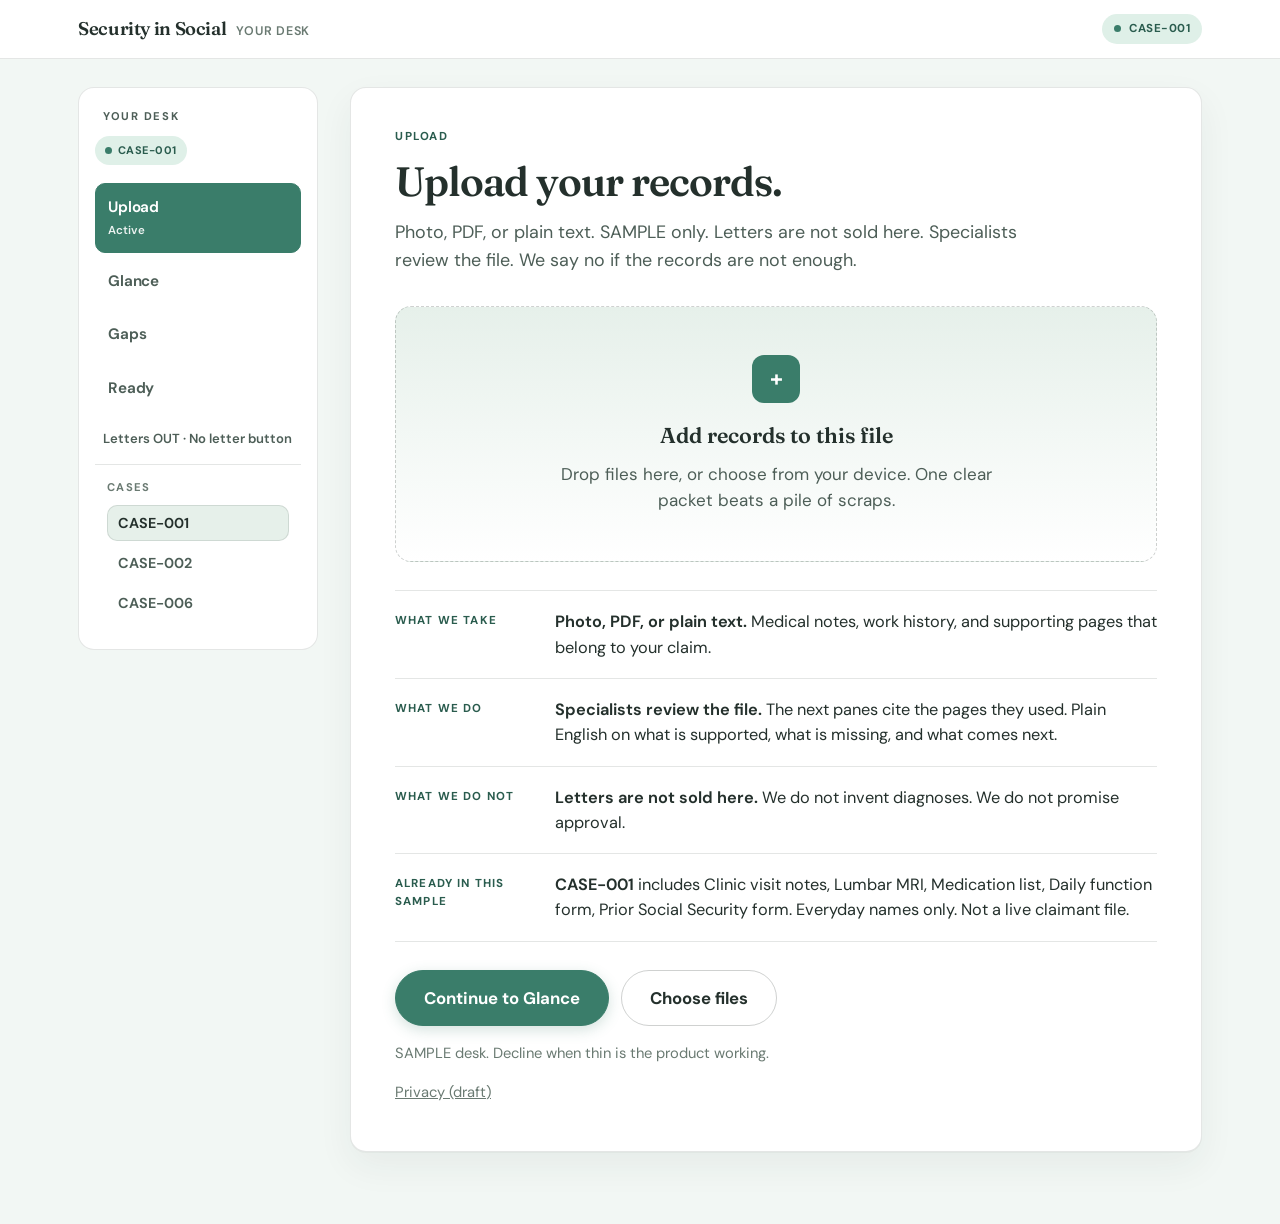
==== commit cb46622f: "Materialize Soft CLEAR prove pack PNGs + tip-html (tip 5f84300)" ====
--- a/portal-pr23-sample-out-5f84300/tip-html/index.html
+++ b/portal-pr23-sample-out-5f84300/tip-html/index.html
@@ -3,14 +3,13 @@
 <head>
 <meta charset="utf-8"/>
 <meta name="viewport" content="width=device-width,initial-scale=1"/>
-<title>Security in Social · Your desk </title>
+<title>Security in Social · Your desk</title>
 <link rel="stylesheet" href="css/tokens.css"/>
 <link rel="stylesheet" href="css/desk.css"/>
 <link rel="stylesheet" href="css/desk-live.css"/>
-<style id="soft-clear-sample-out">.sample-mark,.sample-mark *{display:none!important;visibility:hidden!important;opacity:0!important;font-size:0!important;width:0!important;height:0!important;overflow:hidden!important}</style></head>
+</head>
 <body class="sis-desk">
 <a class="skip" href="#panel">Skip to review</a>
-<div class="sample-mark" aria-hidden="true"></div>
 <header class="desk-top">
   <div class="desk-top-inner">
     <a class="brand" href="#CASE-001/upload">
@@ -27,7 +26,7 @@
     <div class="care-head">
       <p class="kicker">Care Talk · on this desk</p>
       <h2>Talk with Care</h2>
-      <p>Conversation only · Letters OUT</p>
+      <p>Conversation · Letters OUT</p>
     </div>
     <div class="care-body" id="careBody">
       <div class="care-msg specialist">
@@ -55,7 +54,7 @@
 </div>
 <script>
 // C2 freeze — desk MODEL EX-006 now matches Packet Pat hash-freeze file-bytes. Soft CLEAR HARD BLOCK lifted only after this tip exists (Latch still HOLD).
-const MODEL={"stamp":"2026-09-16 ~4:30pm CT","plainDesk":true,"jargonScrub":true,"lettersOut":true,"releaseAllowedClinicalLetters":false,"packetSotSchema":"sis.ios.recordReviewPacket/v1","packetSotPackagedAt":"2026-09-16T16:23:00-05:00","hiaDay3DumpConsumed":true,"shipBar":"A+C+F","cases":[{"id":"CASE-001","identity":{"caseId":"CASE-001","brand":"Security in Social","claimType":"SSDI","stage":"hearing","path":"records-only","hearingDate":"2026-11-15","fictionalToday":null,"fiveBusinessDayWindow":null,"requestedOpinions":["physical_RFC","MSS"],"releaseAllowed":false,"attestation":null},"impairments":["lumbar degenerative disc disease (alleged)","chronic low back pain (alleged / assessment impression in notes)"],"sourceNames":["Sample Ortho Clinic","Sample Imaging Center"],"prioritizedFindings":[{"rank":1,"code":"PHYSICAL_RFC_FAIL","text":"Physical work limits are not supported yet. Environment and hand-use areas lack dated clinic notes","severity":"block","citeExhibits":["EX-001"],"textRaw":"Physical RFC FAIL — environmental + manipulative domains lack dated clinical support"},{"rank":2,"code":"MSS_NEEDS_RECORDS","text":"No clinic statement form from the treating clinic is in the packet yet","severity":"block","citeExhibits":[],"textRaw":"No formal treating-source MSS in packet — facilitation needed"},{"rank":3,"code":"MER_GAP_PCP","text":"No continuous primary-care records for the last 12 months","severity":"warn","citeExhibits":[],"textRaw":"No continuous PCP MER last 12 months"},{"rank":4,"code":"VOCATIONAL_MISSING","text":"No work-history evidence in the packet","severity":"warn","citeExhibits":[],"textRaw":"No vocational / work-history evidence"}],"exhibitInventory":[{"id":"EX-001","filename":"EX-001_treatment_notes_ortho.txt","plainLabel":"EX-001 treatment notes ortho","sourceType":"Clinic visit notes","classOrRole":"treating_notes","date":"2026-06-10","sha256":"324c222384da28a03b7442f63a356ce15d0fa2cde3f6cf4f7cccb3828c21ce12","sha256Short":"324c2223…8c21ce12","bytes":2092,"coversDomains":["sit","stand","walk","lift","postural"],"ocrStatus":"Complete","verified":false,"ranAt":"2026-09-16T15:35:00-05:00","namedFailCodes":[],"exhibitPath":"fixtures/case-001-physical-rfc/exhibits/EX-001_treatment_notes_ortho.txt"},{"id":"EX-002","filename":"EX-002_mri_lumbar_report.txt","plainLabel":"EX-002 mri lumbar report","sourceType":"Imaging / labs","classOrRole":"imaging_labs","date":"2026-06-22","sha256":"69b7fcbd0879abec60a5eaf3bd9993f2aa28d3d098459d62d7aad3e9fd31f593","sha256Short":"69b7fcbd…fd31f593","bytes":1264,"coversDomains":[],"ocrStatus":"Complete","verified":false,"ranAt":"2026-09-16T15:35:00-05:00","namedFailCodes":[],"exhibitPath":"fixtures/case-001-physical-rfc/exhibits/EX-002_mri_lumbar_report.txt"},{"id":"EX-003","filename":"EX-003_medication_list.txt","plainLabel":"EX-003 medication list","sourceType":"Medication list","classOrRole":"medications","date":"2026-06-10","sha256":"ee5ff3a18946fa1b60bc27a96000571893796a22b794891d102c80d03d5e1c2f","sha256Short":"ee5ff3a1…3d5e1c2f","bytes":1001,"coversDomains":[],"ocrStatus":"Complete","verified":false,"ranAt":"2026-09-16T15:35:00-05:00","namedFailCodes":[],"exhibitPath":"fixtures/case-001-physical-rfc/exhibits/EX-003_medication_list.txt"},{"id":"EX-004","filename":"EX-004_function_questionnaire.txt","plainLabel":"EX-004 function questionnaire","sourceType":"Daily function form","classOrRole":"function_questionnaires","date":"2026-07-01","sha256":"654c670aae079f2b99563f8dc251c6a91b582c4553a38c4d0feba46e49990f5e","sha256Short":"654c670a…49990f5e","bytes":1342,"coversDomains":[],"ocrStatus":"Complete","verified":false,"ranAt":"2026-09-16T15:35:00-05:00","namedFailCodes":[],"exhibitPath":"fixtures/case-001-physical-rfc/exhibits/EX-004_function_questionnaire.txt"},{"id":"EX-005","filename":"EX-005_prior_ssa_3288_auth_stub.txt","plainLabel":"EX-005 prior ssa 3288 auth stub","sourceType":"Prior SSA form","classOrRole":"prior_ssa_forms","date":"2026-05-01","sha256":"cd3691cb668ac88cf6a875477ec87e3215af96d05193770a2ed3469b26c3a35a","sha256Short":"cd3691cb…26c3a35a","bytes":982,"coversDomains":[],"ocrStatus":"Complete","verified":false,"ranAt":"2026-09-16T15:35:00-05:00","namedFailCodes":[],"exhibitPath":"fixtures/case-001-physical-rfc/exhibits/EX-005_prior_ssa_3288_auth_stub.txt"}],"gap":{"reportPath":"fixtures/case-001-physical-rfc/gap-report.md","operatorSheetPath":"fixtures/case-001-physical-rfc/operator-gap-sheet.md","gapFlags":null,"missingMer":null,"informedNotSubmitted":null},"supportability":{"path":"fixtures/case-001-physical-rfc/supportability.json","physical_RFC":"FAIL","MSS":"NEEDS_RECORDS","mental_MRFC":null,"fail_domains":[],"needs_records_domains":[],"releaseAllowed":false,"attestation":null,"statusEnum":"PASS|FAIL|NEEDS_RECORDS"},"audit":{"releaseAllowed":false,"attestation":null,"humanConfirmGate":"Specialists review the file. Letters OUT. Not ready to release.","ocrCompleteNotVerified":true,"reconciledAt":"2026-09-15T16:39:54Z","packetOwnerScreens":["A_exhibit_inventory","C_gap_supportability","F_audit"],"letters":"OUT","sampleOnly":true,"immutableHashList":["324c222384da28a03b7442f63a356ce15d0fa2cde3f6cf4f7cccb3828c21ce12","69b7fcbd0879abec60a5eaf3bd9993f2aa28d3d098459d62d7aad3e9fd31f593","ee5ff3a18946fa1b60bc27a96000571893796a22b794891d102c80d03d5e1c2f","654c670aae079f2b99563f8dc251c6a91b582c4553a38c4d0feba46e49990f5e","cd3691cb668ac88cf6a875477ec87e3215af96d05193770a2ed3469b26c3a35a"],"packetReadyStamp":null},"watermark":"Not real claimant data","humanConfirmGate":"Specialists review the file. Letters OUT. Not ready to release.","gapReportPreview":"# Your record-review checklist — CASE-001 \n\n**What this is:** A plain checklist of what records you uploaded and what’s missing.  \n**Not a doctor letter.** We do **not** write MSS/RFC/MRFC letters in this review.  \n**Brand:** Security in Social · **For:** DIY Social Security record review  \n**Watermark:** / fake data only — not a real person  \n**Can we release anything?** **No** (`releaseAllowed=false`) — specialists review the file. Letters OUT.\n\n**Demo clock:** min **5–10** · say: “Not enough records — we stop; we don’t invent.”\n\n---\n\n## Your uploaded files (hashed)\n\n| ID | What it is | Short hash |\n| --- | --- | --- |\n| EX-001 | Ortho visit notes (2 visits) | `324c2223…8c21ce12` |\n| EX-002 | Lumbar MRI report | `69b7fcbd…fd31f593` |\n| EX-003 | Medication list | `ee5ff3a1…3d5e1c2f` |\n| EX-004 | Daily-function questionnaire (self-report) | `654c670a…49990f5e` |\n| EX-005 | Old SSA-3288 auth stub | `cd3691cb…26c3a35a` |\n\n## Bottom line (supportability)\n\n| Question | Answer |\n| --- | --- |\n| Are the records strong enough to continue? | **FAIL** — too thin |\n| What should you do? | **NEEDS_RECORDS** — get more medical records |\n| Treating doctor form in …","hiaDay3Expect":"FAIL","paths":{"fixtureDir":"fixtures/case-001-physical-rfc","glance":"fixtures/case-001-physical-rfc/glance.json","supportability":"fixtures/case-001-physical-rfc/supportability.json","plainGapSheet":"fixtures/case-001-physical-rfc/operator-gap-sheet.md"}},{"id":"CASE-002","identity":{"caseId":"CASE-002","brand":"Security in Social","claimType":"SSDI","stage":"hearing","path":"records-only","hearingDate":"2026-12-01","fictionalToday":null,"fiveBusinessDayWindow":null,"requestedOpinions":["physical_RFC","MSS"],"releaseAllowed":false,"attestation":null},"impairments":["lumbar degenerative disc disease (alleged)","chronic low back pain (alleged / assessment impression in notes)"],"sourceNames":["Sample Ortho Clinic","Sample Imaging Center"],"prioritizedFindings":[{"rank":1,"code":"PHYSICAL_RFC_PASS","text":"Physical work limits look supported by dated clinic notes (sample)","severity":"info","citeExhibits":["EX-001","EX-006"],"textRaw":"Physical RFC PASS — dated clinical support across domains; treating MSS present "},{"rank":2,"code":"MSS_PASS","text":"Treating clinic statement form is present (sample). Specialists review the file. Letters are not sold here.","severity":"info","citeExhibits":["EX-006"],"textRaw":"Treating MSS companion PASS (form) — specialists review the file; Letters OUT"},{"rank":3,"code":"RELEASE_LOCKED","text":"Not ready to release. Specialists review the file. Letters are not sold here.","severity":"block","citeExhibits":[],"textRaw":"releaseAllowed=false — specialists review the file; Letters OUT"},{"rank":4,"code":"MER_GAP_PCP","text":"No continuous primary-care records for the last 12 months","severity":"warn","citeExhibits":[],"textRaw":"No continuous PCP MER last 12 months (warn-only)"}],"exhibitInventory":[{"id":"EX-001","filename":"EX-001_treatment_notes_ortho.txt","plainLabel":"EX-001 treatment notes ortho","sourceType":"Clinic visit notes","classOrRole":"treating_notes","date":"2026-07-16","sha256":"d463b76b7c9c8086b4360f44f3b35cd8b23fd9ab5722b5eb11d828e397791ac5","sha256Short":"d463b76b…97791ac5","bytes":5957,"coversDomains":["sit","stand","walk","lift","postural","push_pull","climb_balance","environmental","manipulative"],"ocrStatus":"Complete","verified":false,"ranAt":"2026-09-16T15:35:00-05:00","namedFailCodes":[],"exhibitPath":"fixtures/case-002-physical-rfc/exhibits/EX-001_treatment_notes_ortho.txt"},{"id":"EX-002","filename":"EX-002_mri_lumbar_report.txt","plainLabel":"EX-002 mri lumbar report","sourceType":"Imaging / labs","classOrRole":"imaging_labs","date":"2026-06-28","sha256":"a2eaa2db63fc946cd534b6de57ba9f10519d043aae7fa86b286e3932c6d6890b","sha256Short":"a2eaa2db…c6d6890b","bytes":1430,"coversDomains":[],"ocrStatus":"Complete","verified":false,"ranAt":"2026-09-16T15:35:00-05:00","namedFailCodes":[],"exhibitPath":"fixtures/case-002-physical-rfc/exhibits/EX-002_mri_lumbar_report.txt"},{"id":"EX-003","filename":"EX-003_medication_list.txt","plainLabel":"EX-003 medication list","sourceType":"Medication list","classOrRole":"medications","date":"2026-07-16","sha256":"e8e1d41f082e016cf89b0d6875140f0304155ef51a2ffeae04c26cd1fb00a3e8","sha256Short":"e8e1d41f…fb00a3e8","bytes":1166,"coversDomains":[],"ocrStatus":"Complete","verified":false,"ranAt":"2026-09-16T15:35:00-05:00","namedFailCodes":[],"exhibitPath":"fixtures/case-002-physical-rfc/exhibits/EX-003_medication_list.txt"},{"id":"EX-004","filename":"EX-004_function_questionnaire.txt","plainLabel":"EX-004 function questionnaire","sourceType":"Daily function form","classOrRole":"function_questionnaires","date":"2026-08-05","sha256":"408ef6e7c9a6b22ebedcc227f0290a8a670bedda9b34507a868fb6e9d390ed71","sha256Short":"408ef6e7…d390ed71","bytes":1949,"coversDomains":[],"ocrStatus":"Complete","verified":false,"ranAt":"2026-09-16T15:35:00-05:00","namedFailCodes":[],"exhibitPath":"fixtures/case-002-physical-rfc/exhibits/EX-004_function_questionnaire.txt"},{"id":"EX-005","filename":"EX-005_prior_ssa_3288_auth_stub.txt","plainLabel":"EX-005 prior ssa 3288 auth stub","sourceType":"Prior SSA form","classOrRole":"prior_ssa_forms","date":"2026-05-15","sha256":"a765692ad2ec57229ee91950db8ab06a2a8681903e58b0ca38171491369ad209","sha256Short":"a765692a…369ad209","bytes":982,"coversDomains":[],"ocrStatus":"Complete","verified":false,"ranAt":"2026-09-16T15:35:00-05:00","namedFailCodes":[],"exhibitPath":"fixtures/case-002-physical-rfc/exhibits/EX-005_prior_ssa_3288_auth_stub.txt"},{"id":"EX-006","filename":"EX-006_treating_mss_form.txt","plainLabel":"EX-006 treating mss form","sourceType":"Clinic statement form","classOrRole":"treating_mss","date":"2026-07-16","sha256":"e8684232b916a31a2414a7a2d6fb193a2b9d9439d22bac8637abd47e895f48dc","sha256Short":"e8684232…895f48dc","bytes":3894,"coversDomains":["sit","stand","walk","lift","postural","push_pull","climb_balance","environmental","manipulative"],"ocrStatus":"Complete","verified":false,"ranAt":"2026-09-16T15:35:00-05:00","namedFailCodes":[],"exhibitPath":"fixtures/case-002-physical-rfc/exhibits/EX-006_treating_mss_form.txt"}],"gap":{"reportPath":"fixtures/case-002-physical-rfc/gap-report.md","operatorSheetPath":"fixtures/case-002-physical-rfc/operator-gap-sheet.md","gapFlags":null,"missingMer":null,"informedNotSubmitted":null},"supportability":{"path":"fixtures/case-002-physical-rfc/supportability.json","physical_RFC":"PASS","MSS":"PASS","mental_MRFC":null,"fail_domains":[],"needs_records_domains":[],"releaseAllowed":false,"attestation":null,"statusEnum":"PASS|FAIL|NEEDS_RECORDS"},"audit":{"releaseAllowed":false,"attestation":null,"humanConfirmGate":"Specialists review the file. Letters OUT. Not ready to release.","ocrCompleteNotVerified":true,"reconciledAt":"2026-09-15T16:42:00Z","packetOwnerScreens":["A_exhibit_inventory","C_gap_supportability","F_audit"],"letters":"OUT","sampleOnly":true,"immutableHashList":["d463b76b7c9c8086b4360f44f3b35cd8b23fd9ab5722b5eb11d828e397791ac5","a2eaa2db63fc946cd534b6de57ba9f10519d043aae7fa86b286e3932c6d6890b","e8e1d41f082e016cf89b0d6875140f0304155ef51a2ffeae04c26cd1fb00a3e8","408ef6e7c9a6b22ebedcc227f0290a8a670bedda9b34507a868fb6e9d390ed71","a765692ad2ec57229ee91950db8ab06a2a8681903e58b0ca38171491369ad209","e8684232b916a31a2414a7a2d6fb193a2b9d9439d22bac8637abd47e895f48dc"],"packetReadyStamp":null},"watermark":"Not real claimant data","humanConfirmGate":"Specialists review the file. Letters OUT. Not ready to release.","gapReportPreview":"# Your record-review checklist — CASE-002 \n\n**What this is:** A plain checklist of what records you uploaded and what’s missing.  \n**Not a doctor letter.** We do **not** write MSS/RFC/MRFC letters in this review.  \n**Brand:** Security in Social · **For:** DIY Social Security record review  \n**Watermark:** / fake data only — not a real person  \n**Can we release anything?** **No** (`releaseAllowed=false`) — specialists review the file. Letters OUT. Not ready to release.\n\n**Demo clock:** min **10–18** · say: “File looks complete for review — specialists review the file. Letters OUT.”\n\n---\n\n## Your uploaded files (hashed)\n\n| ID | What it is | Short hash |\n| --- | --- | --- |\n| EX-001 | EX-001 treatment notes ortho.txt | `d463b76b…97791ac5` |\n| EX-002 | EX-002 mri lumbar report.txt | `a2eaa2db…c6d6890b` |\n| EX-003 | EX-003 medication list.txt | `e8e1d41f…fb00a3e8` |\n| EX-004 | EX-004 function questionnaire.txt | `408ef6e7…d390ed71` |\n| EX-005 | EX-005 prior ssa 3288 auth stub.txt | `a765692a…369ad209` |\n| EX-006 | EX-006 treating mss form.txt | `e8684232…895f48dc` |\n\n## Bottom line (supportability)\n\n| Question | Answer |\n| --- | --- |\n| Are the records strong enough to continue? | **PASS** —…","hiaDay3Expect":"PASS","paths":{"fixtureDir":"fixtures/case-002-physical-rfc","glance":"fixtures/case-002-physical-rfc/glance.json","supportability":"fixtures/case-002-physical-rfc/supportability.json","plainGapSheet":"fixtures/case-002-physical-rfc/operator-gap-sheet.md"}},{"id":"CASE-006","identity":{"caseId":"CASE-006","brand":"Security in Social","claimType":"SSDI","stage":"hearing","path":"records-only","hearingDate":"2026-09-29","fictionalToday":"2026-09-15","fiveBusinessDayWindow":true,"requestedOpinions":["physical_RFC","MSS"],"releaseAllowed":false,"attestation":null},"impairments":["lumbar degenerative disc disease (alleged / sample)","chronic low back pain (alleged / sample)"],"sourceNames":["Sample Packet-Gap Ortho Clinic","Dr. Sample H. Lumbar, MD (FICTIONAL)","Sample Imaging Center","Sample Spine Specialist (informed, notes not submitted)"],"prioritizedFindings":[{"rank":1,"code":"HALLEX_5BD_RISK","text":"Hearing is close. Evidence deadline risk if records are late","severity":"block","citeExhibits":[],"textRaw":"Inside/near 5-business-day evidence window — packet-gap risk"},{"rank":2,"code":"MISSING_MER","text":"Continuous primary-care records for the last 12 months are missing","severity":"block","citeExhibits":[],"textRaw":"Continuous PCP MER last 12 months missing"},{"rank":3,"code":"INFORMED_NOT_SUBMITTED","text":"Known records were never turned in (spine notes, clinic statement, daily-function form, work history)","severity":"block","citeExhibits":[],"textRaw":"Informed ≥5BD exhibits not submitted (spine notes, MSS, ADL, vocational)"},{"rank":4,"code":"DILIGENCE_STUB","text":"Diligence note is only a placeholder, not signed off yet","severity":"warn","citeExhibits":[],"textRaw":"Diligence stub present — stub_not_attested (flag only)"},{"rank":5,"code":"RFC_MSS_NEEDS_RECORDS","text":"Physical limits and clinic statement both need more records. Thin intentional packet","severity":"block","citeExhibits":["EX-001"],"textRaw":"Physical RFC + MSS NEEDS_RECORDS — thin intentional packet"}],"exhibitInventory":[{"id":"EX-001","filename":"EX-001_treatment_notes_ortho.txt","plainLabel":"EX-001 treatment notes ortho","sourceType":"Clinic visit notes","classOrRole":"treating_notes","date":"2026-04-09","sha256":"e3ddf1674130ffb3d7a8411f5b5b4baa99e88c8e74359223cb4ba233786edf48","sha256Short":"e3ddf167…786edf48","bytes":3897,"coversDomains":["sit","stand","walk","lift","postural"],"ocrStatus":"Complete","verified":false,"ranAt":"2026-09-16T15:35:00-05:00","namedFailCodes":[],"exhibitPath":"fixtures/case-006-hallex-packet-gap/exhibits/EX-001_treatment_notes_ortho.txt"},{"id":"EX-002","filename":"EX-002_mri_lumbar_report.txt","plainLabel":"EX-002 mri lumbar report","sourceType":"Imaging / labs","classOrRole":"imaging_labs","date":"2026-03-28","sha256":"15ed136920aa6a41a7539c860783ad6754828f1c6ebc3fc7406d251609e83a33","sha256Short":"15ed1369…09e83a33","bytes":1470,"coversDomains":[],"ocrStatus":"Complete","verified":false,"ranAt":"2026-09-16T15:35:00-05:00","namedFailCodes":[],"exhibitPath":"fixtures/case-006-hallex-packet-gap/exhibits/EX-002_mri_lumbar_report.txt"},{"id":"EX-003","filename":"EX-003_medication_list.txt","plainLabel":"EX-003 medication list","sourceType":"Medication list","classOrRole":"medications","date":"2026-04-09","sha256":"5271ac4725a00c477f147e0b1d7c05eb39c30256ad1aa72cb2e5635bd9691814","sha256Short":"5271ac47…d9691814","bytes":1211,"coversDomains":[],"ocrStatus":"Complete","verified":false,"ranAt":"2026-09-16T15:35:00-05:00","namedFailCodes":[],"exhibitPath":"fixtures/case-006-hallex-packet-gap/exhibits/EX-003_medication_list.txt"},{"id":"EX-004","filename":"EX-004_prior_ssa_3288_auth_stub.txt","plainLabel":"EX-004 prior ssa 3288 auth stub","sourceType":"Prior SSA form","classOrRole":"prior_ssa_forms","date":"2026-06-12","sha256":"b363a2db3aa5c60be826d3db824b0ccf46018f7ef65d1fd7510e8b14444facb0","sha256Short":"b363a2db…444facb0","bytes":1096,"coversDomains":[],"ocrStatus":"Complete","verified":false,"ranAt":"2026-09-16T15:35:00-05:00","namedFailCodes":[],"exhibitPath":"fixtures/case-006-hallex-packet-gap/exhibits/EX-004_prior_ssa_3288_auth_stub.txt"}],"gap":{"reportPath":"fixtures/case-006-hallex-packet-gap/gap-report.md","operatorSheetPath":"fixtures/case-006-hallex-packet-gap/operator-gap-sheet.md","gapFlags":{"missingMer":true,"informedNotSubmitted":true,"fiveBusinessDayRisk":true,"informedGe5bdNotSubmitted":true,"neitherInformedNorSubmittedRisk":false},"missingMer":["Continuous primary-care records for the last 12 months"],"informedNotSubmitted":["Recent Sample Spine Specialist visit notes (~2026-08). Firm informed exist, not uploaded","Clinic statement form. Clinic said they would complete it; not uploaded","Daily function form, not uploaded","Work-history evidence, not uploaded"]},"supportability":{"path":"fixtures/case-006-hallex-packet-gap/supportability.json","physical_RFC":"NEEDS_RECORDS","MSS":"NEEDS_RECORDS","mental_MRFC":null,"fail_domains":[],"needs_records_domains":[],"releaseAllowed":false,"attestation":null,"statusEnum":"PASS|FAIL|NEEDS_RECORDS"},"audit":{"releaseAllowed":false,"attestation":null,"humanConfirmGate":"Specialists review the file. Letters OUT. Not ready to release.","ocrCompleteNotVerified":true,"reconciledAt":"2026-09-15T18:15:00Z","packetOwnerScreens":["A_exhibit_inventory","C_gap_supportability","F_audit"],"letters":"OUT","sampleOnly":true,"immutableHashList":["e3ddf1674130ffb3d7a8411f5b5b4baa99e88c8e74359223cb4ba233786edf48","15ed136920aa6a41a7539c860783ad6754828f1c6ebc3fc7406d251609e83a33","5271ac4725a00c477f147e0b1d7c05eb39c30256ad1aa72cb2e5635bd9691814","b363a2db3aa5c60be826d3db824b0ccf46018f7ef65d1fd7510e8b14444facb0"],"packetReadyStamp":null},"watermark":"Not real claimant data","humanConfirmGate":"Specialists review the file. Letters OUT. Not ready to release.","gapReportPreview":"# Your record-review checklist — CASE-006 \n\n**What this is:** A plain checklist of what records you uploaded and what’s missing.  \n**Not a doctor letter.** We do **not** write MSS/RFC/MRFC letters in this review.  \n**Brand:** Security in Social · **For:** DIY Social Security record review  \n**Watermark:** / fake data only — not a real person  \n**Hearing (sample):** 2026-09-29 · **Today (sample):** 2026-09-15 · **Inside ~5 business-day window:** yes — risk  \n**Can we release anything?** **No**\n\n**Demo clock:** min **18–25** · say: “Hearing-clock gap — missing and informed-not-sent records; still no pass.”\n\n---\n\n## Your uploaded files (hashed) — thin on purpose\n\n| ID | What it is | Short hash |\n| --- | --- | --- |\n| EX-001 | Older ortho notes (partial; no doctor form) | `e3ddf167…786edf48` |\n| EX-002 | Lumbar MRI report | `15ed1369…09e83a33` |\n| EX-003 | Medication list | `5271ac47…d9691814` |\n| EX-004 | Old SSA-3288 auth stub | `b363a2db…444facb0` |\n\n## Bottom line (supportability)\n\n| Question | Answer |\n| --- | --- |\n| Are the records strong enough to continue? | **NEEDS_RECORDS** |\n| Treating clinic statement form in the file? | **NEEDS_RECORDS** — not submitted |\n| Dilige…","hiaDay3Expect":"NEEDS_RECORDS","paths":{"fixtureDir":"fixtures/case-006-hallex-packet-gap","glance":"fixtures/case-006-hallex-packet-gap/glance.json","supportability":"fixtures/case-006-hallex-packet-gap/supportability.json","plainGapSheet":"fixtures/case-006-hallex-packet-gap/operator-gap-sheet.md"}}]};
+const MODEL={"stamp":"2026-09-16 ~4:30pm CT","plainDesk":true,"jargonScrub":true,"lettersOut":true,"releaseAllowedClinicalLetters":false,"packetSotSchema":"sis.ios.recordReviewPacket/v1","packetSotPackagedAt":"2026-09-16T16:23:00-05:00","hiaDay3DumpConsumed":true,"shipBar":"A+C+F","cases":[{"id":"CASE-001","identity":{"caseId":"CASE-001","brand":"Security in Social","claimType":"SSDI","stage":"hearing","path":"records-only","hearingDate":"2026-11-15","fictionalToday":null,"fiveBusinessDayWindow":null,"requestedOpinions":["physical_RFC","MSS"],"releaseAllowed":false,"attestation":null},"impairments":["lumbar degenerative disc disease (alleged)","chronic low back pain (alleged / assessment impression in notes)"],"sourceNames":["Sample Ortho Clinic","Sample Imaging Center"],"prioritizedFindings":[{"rank":1,"code":"PHYSICAL_RFC_FAIL","text":"Physical work limits are not supported yet. Environment and hand-use areas lack dated clinic notes","severity":"block","citeExhibits":["EX-001"],"textRaw":"Physical RFC FAIL — environmental + manipulative domains lack dated clinical support"},{"rank":2,"code":"MSS_NEEDS_RECORDS","text":"No clinic statement form from the treating clinic is in the packet yet","severity":"block","citeExhibits":[],"textRaw":"No formal treating-source MSS in packet — facilitation needed"},{"rank":3,"code":"MER_GAP_PCP","text":"No continuous primary-care records for the last 12 months","severity":"warn","citeExhibits":[],"textRaw":"No continuous PCP MER last 12 months"},{"rank":4,"code":"VOCATIONAL_MISSING","text":"No work-history evidence in the packet","severity":"warn","citeExhibits":[],"textRaw":"No vocational / work-history evidence"}],"exhibitInventory":[{"id":"EX-001","filename":"EX-001_treatment_notes_ortho.txt","plainLabel":"EX-001 treatment notes ortho","sourceType":"Clinic visit notes","classOrRole":"treating_notes","date":"2026-06-10","sha256":"324c222384da28a03b7442f63a356ce15d0fa2cde3f6cf4f7cccb3828c21ce12","sha256Short":"324c2223…8c21ce12","bytes":2092,"coversDomains":["sit","stand","walk","lift","postural"],"ocrStatus":"Complete","verified":false,"ranAt":"2026-09-16T15:35:00-05:00","namedFailCodes":[],"exhibitPath":"fixtures/case-001-physical-rfc/exhibits/EX-001_treatment_notes_ortho.txt"},{"id":"EX-002","filename":"EX-002_mri_lumbar_report.txt","plainLabel":"EX-002 mri lumbar report","sourceType":"Imaging / labs","classOrRole":"imaging_labs","date":"2026-06-22","sha256":"69b7fcbd0879abec60a5eaf3bd9993f2aa28d3d098459d62d7aad3e9fd31f593","sha256Short":"69b7fcbd…fd31f593","bytes":1264,"coversDomains":[],"ocrStatus":"Complete","verified":false,"ranAt":"2026-09-16T15:35:00-05:00","namedFailCodes":[],"exhibitPath":"fixtures/case-001-physical-rfc/exhibits/EX-002_mri_lumbar_report.txt"},{"id":"EX-003","filename":"EX-003_medication_list.txt","plainLabel":"EX-003 medication list","sourceType":"Medication list","classOrRole":"medications","date":"2026-06-10","sha256":"ee5ff3a18946fa1b60bc27a96000571893796a22b794891d102c80d03d5e1c2f","sha256Short":"ee5ff3a1…3d5e1c2f","bytes":1001,"coversDomains":[],"ocrStatus":"Complete","verified":false,"ranAt":"2026-09-16T15:35:00-05:00","namedFailCodes":[],"exhibitPath":"fixtures/case-001-physical-rfc/exhibits/EX-003_medication_list.txt"},{"id":"EX-004","filename":"EX-004_function_questionnaire.txt","plainLabel":"EX-004 function questionnaire","sourceType":"Daily function form","classOrRole":"function_questionnaires","date":"2026-07-01","sha256":"654c670aae079f2b99563f8dc251c6a91b582c4553a38c4d0feba46e49990f5e","sha256Short":"654c670a…49990f5e","bytes":1342,"coversDomains":[],"ocrStatus":"Complete","verified":false,"ranAt":"2026-09-16T15:35:00-05:00","namedFailCodes":[],"exhibitPath":"fixtures/case-001-physical-rfc/exhibits/EX-004_function_questionnaire.txt"},{"id":"EX-005","filename":"EX-005_prior_ssa_3288_auth_stub.txt","plainLabel":"EX-005 prior ssa 3288 auth stub","sourceType":"Prior SSA form","classOrRole":"prior_ssa_forms","date":"2026-05-01","sha256":"cd3691cb668ac88cf6a875477ec87e3215af96d05193770a2ed3469b26c3a35a","sha256Short":"cd3691cb…26c3a35a","bytes":982,"coversDomains":[],"ocrStatus":"Complete","verified":false,"ranAt":"2026-09-16T15:35:00-05:00","namedFailCodes":[],"exhibitPath":"fixtures/case-001-physical-rfc/exhibits/EX-005_prior_ssa_3288_auth_stub.txt"}],"gap":{"reportPath":"fixtures/case-001-physical-rfc/gap-report.md","operatorSheetPath":"fixtures/case-001-physical-rfc/operator-gap-sheet.md","gapFlags":null,"missingMer":null,"informedNotSubmitted":null},"supportability":{"path":"fixtures/case-001-physical-rfc/supportability.json","physical_RFC":"FAIL","MSS":"NEEDS_RECORDS","mental_MRFC":null,"fail_domains":[],"needs_records_domains":[],"releaseAllowed":false,"attestation":null,"statusEnum":"PASS|FAIL|NEEDS_RECORDS"},"audit":{"releaseAllowed":false,"attestation":null,"humanConfirmGate":"Specialists review the file. Letters OUT. Not ready to release.","ocrCompleteNotVerified":true,"reconciledAt":"2026-09-15T16:39:54Z","packetOwnerScreens":["A_exhibit_inventory","C_gap_supportability","F_audit"],"letters":"OUT","sampleOnly":true,"immutableHashList":["324c222384da28a03b7442f63a356ce15d0fa2cde3f6cf4f7cccb3828c21ce12","69b7fcbd0879abec60a5eaf3bd9993f2aa28d3d098459d62d7aad3e9fd31f593","ee5ff3a18946fa1b60bc27a96000571893796a22b794891d102c80d03d5e1c2f","654c670aae079f2b99563f8dc251c6a91b582c4553a38c4d0feba46e49990f5e","cd3691cb668ac88cf6a875477ec87e3215af96d05193770a2ed3469b26c3a35a"],"packetReadyStamp":null},"watermark":"SAMPLE only. Not real claimant data","humanConfirmGate":"Specialists review the file. Letters OUT. Not ready to release.","gapReportPreview":"# Your record-review checklist — CASE-001 (SAMPLE)\n\n**What this is:** A plain checklist of what records you uploaded and what’s missing.  \n**Not a doctor letter.** We do **not** write MSS/RFC/MRFC letters in this review.  \n**Brand:** Security in Social · **For:** DIY Social Security record review  \n**Watermark:** SAMPLE / fake data only — not a real person  \n**Can we release anything?** **No** (`releaseAllowed=false`) — specialists review the file. Letters OUT.\n\n**Demo clock:** min **5–10** · say: “Not enough records — we stop; we don’t invent.”\n\n---\n\n## Your uploaded files (hashed)\n\n| ID | What it is | Short hash |\n| --- | --- | --- |\n| EX-001 | Ortho visit notes (2 visits) | `324c2223…8c21ce12` |\n| EX-002 | Lumbar MRI report | `69b7fcbd…fd31f593` |\n| EX-003 | Medication list | `ee5ff3a1…3d5e1c2f` |\n| EX-004 | Daily-function questionnaire (self-report) | `654c670a…49990f5e` |\n| EX-005 | Old SSA-3288 auth stub | `cd3691cb…26c3a35a` |\n\n## Bottom line (supportability)\n\n| Question | Answer |\n| --- | --- |\n| Are the records strong enough to continue? | **FAIL** — too thin |\n| What should you do? | **NEEDS_RECORDS** — get more medical records |\n| Treating doctor form in …","hiaDay3Expect":"FAIL","paths":{"fixtureDir":"fixtures/case-001-physical-rfc","glance":"fixtures/case-001-physical-rfc/glance.json","supportability":"fixtures/case-001-physical-rfc/supportability.json","plainGapSheet":"fixtures/case-001-physical-rfc/operator-gap-sheet.md"}},{"id":"CASE-002","identity":{"caseId":"CASE-002","brand":"Security in Social","claimType":"SSDI","stage":"hearing","path":"records-only","hearingDate":"2026-12-01","fictionalToday":null,"fiveBusinessDayWindow":null,"requestedOpinions":["physical_RFC","MSS"],"releaseAllowed":false,"attestation":null},"impairments":["lumbar degenerative disc disease (alleged)","chronic low back pain (alleged / assessment impression in notes)"],"sourceNames":["Sample Ortho Clinic","Sample Imaging Center"],"prioritizedFindings":[{"rank":1,"code":"PHYSICAL_RFC_PASS","text":"Physical work limits look supported by dated clinic notes (sample)","severity":"info","citeExhibits":["EX-001","EX-006"],"textRaw":"Physical RFC PASS — dated clinical support across domains; treating MSS present (SAMPLE)"},{"rank":2,"code":"MSS_PASS","text":"Treating clinic statement form is present (sample). Specialists review the file. Letters are not sold here.","severity":"info","citeExhibits":["EX-006"],"textRaw":"Treating MSS companion PASS (SAMPLE form) — specialists review the file; Letters OUT"},{"rank":3,"code":"RELEASE_LOCKED","text":"Not ready to release. Specialists review the file. Letters are not sold here.","severity":"block","citeExhibits":[],"textRaw":"releaseAllowed=false — specialists review the file; Letters OUT"},{"rank":4,"code":"MER_GAP_PCP","text":"No continuous primary-care records for the last 12 months","severity":"warn","citeExhibits":[],"textRaw":"No continuous PCP MER last 12 months (warn-only)"}],"exhibitInventory":[{"id":"EX-001","filename":"EX-001_treatment_notes_ortho.txt","plainLabel":"EX-001 treatment notes ortho","sourceType":"Clinic visit notes","classOrRole":"treating_notes","date":"2026-07-16","sha256":"d463b76b7c9c8086b4360f44f3b35cd8b23fd9ab5722b5eb11d828e397791ac5","sha256Short":"d463b76b…97791ac5","bytes":5957,"coversDomains":["sit","stand","walk","lift","postural","push_pull","climb_balance","environmental","manipulative"],"ocrStatus":"Complete","verified":false,"ranAt":"2026-09-16T15:35:00-05:00","namedFailCodes":[],"exhibitPath":"fixtures/case-002-physical-rfc/exhibits/EX-001_treatment_notes_ortho.txt"},{"id":"EX-002","filename":"EX-002_mri_lumbar_report.txt","plainLabel":"EX-002 mri lumbar report","sourceType":"Imaging / labs","classOrRole":"imaging_labs","date":"2026-06-28","sha256":"a2eaa2db63fc946cd534b6de57ba9f10519d043aae7fa86b286e3932c6d6890b","sha256Short":"a2eaa2db…c6d6890b","bytes":1430,"coversDomains":[],"ocrStatus":"Complete","verified":false,"ranAt":"2026-09-16T15:35:00-05:00","namedFailCodes":[],"exhibitPath":"fixtures/case-002-physical-rfc/exhibits/EX-002_mri_lumbar_report.txt"},{"id":"EX-003","filename":"EX-003_medication_list.txt","plainLabel":"EX-003 medication list","sourceType":"Medication list","classOrRole":"medications","date":"2026-07-16","sha256":"e8e1d41f082e016cf89b0d6875140f0304155ef51a2ffeae04c26cd1fb00a3e8","sha256Short":"e8e1d41f…fb00a3e8","bytes":1166,"coversDomains":[],"ocrStatus":"Complete","verified":false,"ranAt":"2026-09-16T15:35:00-05:00","namedFailCodes":[],"exhibitPath":"fixtures/case-002-physical-rfc/exhibits/EX-003_medication_list.txt"},{"id":"EX-004","filename":"EX-004_function_questionnaire.txt","plainLabel":"EX-004 function questionnaire","sourceType":"Daily function form","classOrRole":"function_questionnaires","date":"2026-08-05","sha256":"408ef6e7c9a6b22ebedcc227f0290a8a670bedda9b34507a868fb6e9d390ed71","sha256Short":"408ef6e7…d390ed71","bytes":1949,"coversDomains":[],"ocrStatus":"Complete","verified":false,"ranAt":"2026-09-16T15:35:00-05:00","namedFailCodes":[],"exhibitPath":"fixtures/case-002-physical-rfc/exhibits/EX-004_function_questionnaire.txt"},{"id":"EX-005","filename":"EX-005_prior_ssa_3288_auth_stub.txt","plainLabel":"EX-005 prior ssa 3288 auth stub","sourceType":"Prior SSA form","classOrRole":"prior_ssa_forms","date":"2026-05-15","sha256":"a765692ad2ec57229ee91950db8ab06a2a8681903e58b0ca38171491369ad209","sha256Short":"a765692a…369ad209","bytes":982,"coversDomains":[],"ocrStatus":"Complete","verified":false,"ranAt":"2026-09-16T15:35:00-05:00","namedFailCodes":[],"exhibitPath":"fixtures/case-002-physical-rfc/exhibits/EX-005_prior_ssa_3288_auth_stub.txt"},{"id":"EX-006","filename":"EX-006_treating_mss_form.txt","plainLabel":"EX-006 treating mss form","sourceType":"Clinic statement form","classOrRole":"treating_mss","date":"2026-07-16","sha256":"e8684232b916a31a2414a7a2d6fb193a2b9d9439d22bac8637abd47e895f48dc","sha256Short":"e8684232…895f48dc","bytes":3894,"coversDomains":["sit","stand","walk","lift","postural","push_pull","climb_balance","environmental","manipulative"],"ocrStatus":"Complete","verified":false,"ranAt":"2026-09-16T15:35:00-05:00","namedFailCodes":[],"exhibitPath":"fixtures/case-002-physical-rfc/exhibits/EX-006_treating_mss_form.txt"}],"gap":{"reportPath":"fixtures/case-002-physical-rfc/gap-report.md","operatorSheetPath":"fixtures/case-002-physical-rfc/operator-gap-sheet.md","gapFlags":null,"missingMer":null,"informedNotSubmitted":null},"supportability":{"path":"fixtures/case-002-physical-rfc/supportability.json","physical_RFC":"PASS","MSS":"PASS","mental_MRFC":null,"fail_domains":[],"needs_records_domains":[],"releaseAllowed":false,"attestation":null,"statusEnum":"PASS|FAIL|NEEDS_RECORDS"},"audit":{"releaseAllowed":false,"attestation":null,"humanConfirmGate":"Specialists review the file. Letters OUT. Not ready to release.","ocrCompleteNotVerified":true,"reconciledAt":"2026-09-15T16:42:00Z","packetOwnerScreens":["A_exhibit_inventory","C_gap_supportability","F_audit"],"letters":"OUT","sampleOnly":true,"immutableHashList":["d463b76b7c9c8086b4360f44f3b35cd8b23fd9ab5722b5eb11d828e397791ac5","a2eaa2db63fc946cd534b6de57ba9f10519d043aae7fa86b286e3932c6d6890b","e8e1d41f082e016cf89b0d6875140f0304155ef51a2ffeae04c26cd1fb00a3e8","408ef6e7c9a6b22ebedcc227f0290a8a670bedda9b34507a868fb6e9d390ed71","a765692ad2ec57229ee91950db8ab06a2a8681903e58b0ca38171491369ad209","e8684232b916a31a2414a7a2d6fb193a2b9d9439d22bac8637abd47e895f48dc"],"packetReadyStamp":null},"watermark":"SAMPLE only. Not real claimant data","humanConfirmGate":"Specialists review the file. Letters OUT. Not ready to release.","gapReportPreview":"# Your record-review checklist — CASE-002 (SAMPLE)\n\n**What this is:** A plain checklist of what records you uploaded and what’s missing.  \n**Not a doctor letter.** We do **not** write MSS/RFC/MRFC letters in this review.  \n**Brand:** Security in Social · **For:** DIY Social Security record review  \n**Watermark:** SAMPLE / fake data only — not a real person  \n**Can we release anything?** **No** (`releaseAllowed=false`) — specialists review the file. Letters OUT. Not ready to release.\n\n**Demo clock:** min **10–18** · say: “File looks complete for review — specialists review the file. Letters OUT.”\n\n---\n\n## Your uploaded files (hashed)\n\n| ID | What it is | Short hash |\n| --- | --- | --- |\n| EX-001 | EX-001 treatment notes ortho.txt | `d463b76b…97791ac5` |\n| EX-002 | EX-002 mri lumbar report.txt | `a2eaa2db…c6d6890b` |\n| EX-003 | EX-003 medication list.txt | `e8e1d41f…fb00a3e8` |\n| EX-004 | EX-004 function questionnaire.txt | `408ef6e7…d390ed71` |\n| EX-005 | EX-005 prior ssa 3288 auth stub.txt | `a765692a…369ad209` |\n| EX-006 | EX-006 treating mss form.txt | `e8684232…895f48dc` |\n\n## Bottom line (supportability)\n\n| Question | Answer |\n| --- | --- |\n| Are the records strong enough to continue? | **PASS** —…","hiaDay3Expect":"PASS","paths":{"fixtureDir":"fixtures/case-002-physical-rfc","glance":"fixtures/case-002-physical-rfc/glance.json","supportability":"fixtures/case-002-physical-rfc/supportability.json","plainGapSheet":"fixtures/case-002-physical-rfc/operator-gap-sheet.md"}},{"id":"CASE-006","identity":{"caseId":"CASE-006","brand":"Security in Social","claimType":"SSDI","stage":"hearing","path":"records-only","hearingDate":"2026-09-29","fictionalToday":"2026-09-15","fiveBusinessDayWindow":true,"requestedOpinions":["physical_RFC","MSS"],"releaseAllowed":false,"attestation":null},"impairments":["lumbar degenerative disc disease (alleged / sample)","chronic low back pain (alleged / sample)"],"sourceNames":["Sample Packet-Gap Ortho Clinic","Dr. Sample H. Lumbar, MD (FICTIONAL)","Sample Imaging Center","Sample Spine Specialist (informed, notes not submitted)"],"prioritizedFindings":[{"rank":1,"code":"HALLEX_5BD_RISK","text":"Hearing is close. Evidence deadline risk if records are late","severity":"block","citeExhibits":[],"textRaw":"Inside/near 5-business-day evidence window — packet-gap risk"},{"rank":2,"code":"MISSING_MER","text":"Continuous primary-care records for the last 12 months are missing","severity":"block","citeExhibits":[],"textRaw":"Continuous PCP MER last 12 months missing"},{"rank":3,"code":"INFORMED_NOT_SUBMITTED","text":"Known records were never turned in (spine notes, clinic statement, daily-function form, work history)","severity":"block","citeExhibits":[],"textRaw":"Informed ≥5BD exhibits not submitted (spine notes, MSS, ADL, vocational)"},{"rank":4,"code":"DILIGENCE_STUB","text":"Diligence note is only a placeholder, not signed off yet","severity":"warn","citeExhibits":[],"textRaw":"Diligence stub present — stub_not_attested (flag only)"},{"rank":5,"code":"RFC_MSS_NEEDS_RECORDS","text":"Physical limits and clinic statement both need more records. Thin intentional packet","severity":"block","citeExhibits":["EX-001"],"textRaw":"Physical RFC + MSS NEEDS_RECORDS — thin intentional packet"}],"exhibitInventory":[{"id":"EX-001","filename":"EX-001_treatment_notes_ortho.txt","plainLabel":"EX-001 treatment notes ortho","sourceType":"Clinic visit notes","classOrRole":"treating_notes","date":"2026-04-09","sha256":"e3ddf1674130ffb3d7a8411f5b5b4baa99e88c8e74359223cb4ba233786edf48","sha256Short":"e3ddf167…786edf48","bytes":3897,"coversDomains":["sit","stand","walk","lift","postural"],"ocrStatus":"Complete","verified":false,"ranAt":"2026-09-16T15:35:00-05:00","namedFailCodes":[],"exhibitPath":"fixtures/case-006-hallex-packet-gap/exhibits/EX-001_treatment_notes_ortho.txt"},{"id":"EX-002","filename":"EX-002_mri_lumbar_report.txt","plainLabel":"EX-002 mri lumbar report","sourceType":"Imaging / labs","classOrRole":"imaging_labs","date":"2026-03-28","sha256":"15ed136920aa6a41a7539c860783ad6754828f1c6ebc3fc7406d251609e83a33","sha256Short":"15ed1369…09e83a33","bytes":1470,"coversDomains":[],"ocrStatus":"Complete","verified":false,"ranAt":"2026-09-16T15:35:00-05:00","namedFailCodes":[],"exhibitPath":"fixtures/case-006-hallex-packet-gap/exhibits/EX-002_mri_lumbar_report.txt"},{"id":"EX-003","filename":"EX-003_medication_list.txt","plainLabel":"EX-003 medication list","sourceType":"Medication list","classOrRole":"medications","date":"2026-04-09","sha256":"5271ac4725a00c477f147e0b1d7c05eb39c30256ad1aa72cb2e5635bd9691814","sha256Short":"5271ac47…d9691814","bytes":1211,"coversDomains":[],"ocrStatus":"Complete","verified":false,"ranAt":"2026-09-16T15:35:00-05:00","namedFailCodes":[],"exhibitPath":"fixtures/case-006-hallex-packet-gap/exhibits/EX-003_medication_list.txt"},{"id":"EX-004","filename":"EX-004_prior_ssa_3288_auth_stub.txt","plainLabel":"EX-004 prior ssa 3288 auth stub","sourceType":"Prior SSA form","classOrRole":"prior_ssa_forms","date":"2026-06-12","sha256":"b363a2db3aa5c60be826d3db824b0ccf46018f7ef65d1fd7510e8b14444facb0","sha256Short":"b363a2db…444facb0","bytes":1096,"coversDomains":[],"ocrStatus":"Complete","verified":false,"ranAt":"2026-09-16T15:35:00-05:00","namedFailCodes":[],"exhibitPath":"fixtures/case-006-hallex-packet-gap/exhibits/EX-004_prior_ssa_3288_auth_stub.txt"}],"gap":{"reportPath":"fixtures/case-006-hallex-packet-gap/gap-report.md","operatorSheetPath":"fixtures/case-006-hallex-packet-gap/operator-gap-sheet.md","gapFlags":{"missingMer":true,"informedNotSubmitted":true,"fiveBusinessDayRisk":true,"informedGe5bdNotSubmitted":true,"neitherInformedNorSubmittedRisk":false},"missingMer":["Continuous primary-care records for the last 12 months"],"informedNotSubmitted":["Recent Sample Spine Specialist visit notes (~2026-08). Firm informed exist, not uploaded","Clinic statement form. Clinic said they would complete it; not uploaded","Daily function form, not uploaded","Work-history evidence, not uploaded"]},"supportability":{"path":"fixtures/case-006-hallex-packet-gap/supportability.json","physical_RFC":"NEEDS_RECORDS","MSS":"NEEDS_RECORDS","mental_MRFC":null,"fail_domains":[],"needs_records_domains":[],"releaseAllowed":false,"attestation":null,"statusEnum":"PASS|FAIL|NEEDS_RECORDS"},"audit":{"releaseAllowed":false,"attestation":null,"humanConfirmGate":"Specialists review the file. Letters OUT. Not ready to release.","ocrCompleteNotVerified":true,"reconciledAt":"2026-09-15T18:15:00Z","packetOwnerScreens":["A_exhibit_inventory","C_gap_supportability","F_audit"],"letters":"OUT","sampleOnly":true,"immutableHashList":["e3ddf1674130ffb3d7a8411f5b5b4baa99e88c8e74359223cb4ba233786edf48","15ed136920aa6a41a7539c860783ad6754828f1c6ebc3fc7406d251609e83a33","5271ac4725a00c477f147e0b1d7c05eb39c30256ad1aa72cb2e5635bd9691814","b363a2db3aa5c60be826d3db824b0ccf46018f7ef65d1fd7510e8b14444facb0"],"packetReadyStamp":null},"watermark":"SAMPLE only. Not real claimant data","humanConfirmGate":"Specialists review the file. Letters OUT. Not ready to release.","gapReportPreview":"# Your record-review checklist — CASE-006 (SAMPLE)\n\n**What this is:** A plain checklist of what records you uploaded and what’s missing.  \n**Not a doctor letter.** We do **not** write MSS/RFC/MRFC letters in this review.  \n**Brand:** Security in Social · **For:** DIY Social Security record review  \n**Watermark:** SAMPLE / fake data only — not a real person  \n**Hearing (sample):** 2026-09-29 · **Today (sample):** 2026-09-15 · **Inside ~5 business-day window:** yes — risk  \n**Can we release anything?** **No**\n\n**Demo clock:** min **18–25** · say: “Hearing-clock gap — missing and informed-not-sent records; still no pass.”\n\n---\n\n## Your uploaded files (hashed) — thin on purpose\n\n| ID | What it is | Short hash |\n| --- | --- | --- |\n| EX-001 | Older ortho notes (partial; no doctor form) | `e3ddf167…786edf48` |\n| EX-002 | Lumbar MRI report | `15ed1369…09e83a33` |\n| EX-003 | Medication list | `5271ac47…d9691814` |\n| EX-004 | Old SSA-3288 auth stub | `b363a2db…444facb0` |\n\n## Bottom line (supportability)\n\n| Question | Answer |\n| --- | --- |\n| Are the records strong enough to continue? | **NEEDS_RECORDS** |\n| Treating clinic statement form in the file? | **NEEDS_RECORDS** — not submitted |\n| Dilige…","hiaDay3Expect":"NEEDS_RECORDS","paths":{"fixtureDir":"fixtures/case-006-hallex-packet-gap","glance":"fixtures/case-006-hallex-packet-gap/glance.json","supportability":"fixtures/case-006-hallex-packet-gap/supportability.json","plainGapSheet":"fixtures/case-006-hallex-packet-gap/operator-gap-sheet.md"}}]};
 const ZDR_KEY='sis-zdr-exhibits-v1';
 const CONFIRM_KEY='sis-packet-confirm-v1';
 const FORGE_PACKET_KEY='sis-care-packet-brief-v1';
@@ -80,13 +79,13 @@
   MER_GAP_PCP:{plain:'No continuous primary-care records for the last 12 months.',why:'A year of primary-care notes is missing.',uploadAsk:'Upload primary-care notes from the last 12 months.'},
   VOCATIONAL_MISSING:{plain:'No work-history evidence is in the packet.',why:'We cannot see your past jobs from this file.',uploadAsk:'Upload a work-history page or a list of past jobs.'},
   PHYSICAL_RFC_PASS:{plain:'Physical work limits look supported by dated clinic notes (sample).',why:'',uploadAsk:''},
-  MSS_PASS:{plain:'A treating clinic statement form is in this packet.',why:'',uploadAsk:''},
+  MSS_PASS:{plain:'A treating clinic statement form is in this SAMPLE packet.',why:'',uploadAsk:''},
   RELEASE_LOCKED:{plain:'Not ready to release. Specialists review the file. Letters are not sold here.',why:'The file is not honest enough to stand yet.',uploadAsk:'Fix the gaps first.'},
   HALLEX_5BD_RISK:{plain:'Hearing is close. Evidence deadline risk if records are late.',why:'Missing pages may not make it in before the hearing window.',uploadAsk:'Gather the missing records now.'},
   MISSING_MER:{plain:'Continuous primary-care records for the last 12 months are missing.',why:'A year of primary-care notes is missing.',uploadAsk:'Upload primary-care notes from the last 12 months.'},
   INFORMED_NOT_SUBMITTED:{plain:'Known records were never turned in (spine notes, clinic statement, daily-function form, work history).',why:'The clinic told us these pages exist. They are not in this file.',uploadAsk:'Upload the spine notes, clinic statement form, daily function form, and work history.'},
   DILIGENCE_STUB:{plain:'Diligence note is only a placeholder, not signed off yet.',why:'That note is not finished.',uploadAsk:'We will not treat a placeholder as a finished record.'},
-  RFC_MSS_NEEDS_RECORDS:{plain:'Physical limits and the clinic statement both need more records. Thin intentional packet.',why:'The pages in this file are not enough to continue.',uploadAsk:'Upload fuller clinic notes and a treating clinic statement form.'}
+  RFC_MSS_NEEDS_RECORDS:{plain:'Physical limits and the clinic statement both need more records. Thin intentional packet.',why:'The pages in this SAMPLE file are not enough to continue.',uploadAsk:'Upload fuller clinic notes and a treating clinic statement form.'}
 };
 let active=0;
 let step='upload';
@@ -135,7 +134,7 @@
 }
 function glanceLine(c){
   const s=c.supportability||{}, id=c.identity||{};
-  let line=c.id+' is a records-only review. Physical limits: '+plainStatusLabel(s.physical_RFC)+'. Clinic statement: '+plainStatusLabel(s.MSS)+'.';
+  let line=c.id+' is a SAMPLE records-only review. Physical limits: '+plainStatusLabel(s.physical_RFC)+'. Clinic statement: '+plainStatusLabel(s.MSS)+'.';
   if(id.fiveBusinessDayWindow) line+=' Hearing is close. Act soon.';
   line+=' Extracted is not the same as verified. Nothing here is approved to send.';
   return line;
@@ -224,12 +223,12 @@
   const s=c.supportability||{};
   const g=c.gap||{};
   const lines=[];
-  lines.push('Packet brief for '+c.id+'. Not a real person. Letters OUT. Not approved to send to a claimant.');
+  lines.push('SAMPLE packet brief for '+c.id+'. Not a real person. Letters OUT. Not approved to send to a claimant.');
   lines.push('');
   lines.push('Identity: '+(id.brand||'Security in Social')+' · '+(id.caseId||c.id)+' · '+(id.claimType||'')+' · '+(id.stage||'')+' · '+(id.path==='records-only'?'records review only':(id.path||''))+'. Hearing date '+(id.hearingDate||'n/a')+'.');
   if(id.fictionalToday) lines.push('Sample “today”: '+id.fictionalToday+'.');
   if(id.fiveBusinessDayWindow) lines.push('Close to hearing. Evidence deadline risk if records are late.');
-  lines.push(c.watermark||'Not real claimant data');
+  lines.push(c.watermark||'SAMPLE only. Not real claimant data');
   lines.push('');
   lines.push('Glance: '+glanceLine(c));
   const impairments=c.impairments||[];
@@ -286,7 +285,7 @@
     lines.push('- '+formatCiteListWithSecondary(cite?[cite]:[])+' · '+hash+' · '+exhibitChecked(e));
   });
   lines.push('');
-  lines.push('Do not invent extra records. Do not write letters. OCR complete is not verified. This brief is synthesized desk text.');
+  lines.push('Do not invent extra records. Do not write letters. OCR complete is not verified. This brief is synthesized SAMPLE desk text.');
   return clipBrief(lines.join('\n'), PACKET_BRIEF_MAX);
 }
 function zdrPages(){
@@ -304,7 +303,7 @@
 }
 function composeUploadPacketBrief(pages){
   const lines=[];
-  lines.push('On-device upload packet. This browser tab only. Not a CASE-00x fixture. Letters OUT. releaseAllowed=false. Extracted is not verified. Specialists review the file. Not ready to release.');
+  lines.push('On-device upload packet. This browser tab only. Not a SAMPLE CASE-00x fixture. Letters OUT. releaseAllowed=false. Extracted is not verified. Specialists review the file. Not ready to release.');
   lines.push('');
   lines.push('Identity: Security in Social · '+UPLOAD_CASE_ID+' · records review only. Pages saved on this device (ZDR). No invented diagnoses. No doctor credentials.');
   lines.push('');
@@ -337,7 +336,7 @@
     lines.push('Extract: '+clipExtract(e.extractedText, EXTRACT_CLIP));
   });
   lines.push('');
-  lines.push('Support: pages on this device, under specialists review. Not a FAIL stamp. Do not invent extra records. Do not write letters.');
+  lines.push('Support: pages on this device, under specialists review. Not a SAMPLE FAIL stamp. Do not invent extra records. Do not write letters.');
   return clipBrief(lines.join('\n'), PACKET_BRIEF_MAX);
 }
 function boardToPacketGaps(board){
@@ -652,10 +651,10 @@
     }
   }
   if(imaging && !out.some(function(x){ return /MRI|imaging/i.test(x.plain); })){
-    out.push({plain:'A lumbar MRI is in this packet.',cites:citesForIds(c,[imaging.id])});
+    out.push({plain:'A lumbar MRI is in this SAMPLE packet.',cites:citesForIds(c,[imaging.id])});
   }
   if(!out.length && inv.length){
-    out.push({plain:'Some pages are in this packet.',cites:inv.slice(0,2).map(function(e){ return citeFromExhibit(c,e); }).filter(Boolean)});
+    out.push({plain:'Some pages are in this SAMPLE packet.',cites:inv.slice(0,2).map(function(e){ return citeFromExhibit(c,e); }).filter(Boolean)});
   }
   return out;
 }
@@ -768,7 +767,7 @@
     supported:hasPages?[{plain:'Pages are saved on this device.',cites}]:[],
     topGaps:[{
       plain:stillMissing.plain+'.',
-      why:'Extracted is not verified.',
+      why:'Extracted is not verified. This is not a SAMPLE case file.',
       uploadAsk:stillMissing.uploadAsk,
       cites:cites.slice(0,1)
     }],
@@ -883,7 +882,7 @@
   const board=buildReviewBoard(c);
   const supported=board.supported.map(function(row){ return row.plain; });
   const notYet=board.topGaps.map(function(g){ return g.plain; });
-  if(!supported.length) supported.push('Some pages are in this packet.');
+  if(!supported.length) supported.push('Some pages are in this SAMPLE packet.');
   if(!notYet.length) notYet.push('Nothing here is approved to send yet. Specialists review the file. Letters are not sold here.');
   const top=board.topGaps[0];
   const next=top&&top.uploadAsk?top.uploadAsk:'Add the missing papers.';
@@ -973,7 +972,7 @@
     text=new TextDecoder('utf-8',{fatal:false}).decode(buf);
   } else if(name.endsWith('.pdf')||f.type==='application/pdf'){
     fail='fail_code=pdf_serverless_ocr_not_in_slice';
-    text='[PDF bytes fingerprinted only in this ZDR slice. Text OCR for PDF is not enabled here. Use fixture files or the iOS Vision path.]';
+    text='[PDF bytes fingerprinted only in this ZDR slice. Text OCR for PDF is not enabled here. Use SAMPLE files or the iOS Vision path.]';
   } else {
     return {ok:false,msg:'fail_code=unsupported_type'};
   }
@@ -993,7 +992,7 @@
     saved='<li><span class="lbl">On this device</span><span class="val"><strong>'+esc(arr[arr.length-1].name)+'</strong> is saved in this browser tab only. A finished read is not a checked file. <button type="button" class="quiet-link" id="clearZdr">Clear this-device files</button></span></li>';
   }
   const pages=inv.map(e=>esc(everydayLabel(e))).join(', ');
-  return paneHead('Upload','Upload your records.','Photo, PDF, or plain text. Letters are not sold here. Specialists review the file. We say no if the records are not enough.')+
+  return paneHead('Upload','Upload your records.','Photo, PDF, or plain text. SAMPLE only. Letters are not sold here. Specialists review the file. We say no if the records are not enough.')+
     '<div class="drop" id="drop" role="region" aria-label="Upload area">'+
     '<input class="sr-file" id="file" type="file" accept=".txt,.text,.md,.pdf,text/plain,application/pdf" aria-label="Upload a file"/>'+
     '<div class="drop-icon" aria-hidden="true">+</div>'+
@@ -1004,14 +1003,14 @@
     '<li><span class="lbl">What we take</span><span class="val"><strong>Photo, PDF, or plain text.</strong> Medical notes, work history, and supporting pages that belong to your claim.</span></li>'+
     '<li><span class="lbl">What we do</span><span class="val"><strong>Specialists review the file.</strong> The next panes cite the pages they used. Plain English on what is supported, what is missing, and what comes next.</span></li>'+
     '<li><span class="lbl">What we do not</span><span class="val"><strong>Letters are not sold here.</strong> We do not invent diagnoses. We do not promise approval.</span></li>'+
-    '<li><span class="lbl">Already in this packet</span><span class="val"><strong>'+esc(c.id)+'</strong> includes '+pages+'. Everyday names only. Not a live claimant file.</span></li>'+
+    '<li><span class="lbl">Already in this SAMPLE</span><span class="val"><strong>'+esc(c.id)+'</strong> includes '+pages+'. Everyday names only. Not a live claimant file.</span></li>'+
     saved+
     '</ul>'+
     '<div class="actions">'+
     '<button type="button" class="btn btn-primary" id="nextStep">Continue to Glance</button>'+
     '<button type="button" class="btn btn-ghost" id="pickFile">Choose files</button>'+
     '</div>'+
-    '<p class="note" id="status">Decline when thin is the product working.</p>'+
+    '<p class="note" id="status">SAMPLE desk. Decline when thin is the product working.</p>'+
     '<p class="note"><a href="privacy.html">Privacy (draft)</a></p>';
 }
 function bindUpload(){
@@ -1049,10 +1048,10 @@
 function renderInventory(){
   const c=caseOf();
   const st=inventoryStatus(c);
-  const rows=(c.exhibitInventory||[]).map(e=>'<div class="page-row"><h2>'+esc(everydayLabel(e))+'</h2><p class="note">Dated '+esc(e.date||'n/a')+' page</p></div>').join('');
+  const rows=(c.exhibitInventory||[]).map(e=>'<div class="page-row"><h2>'+esc(everydayLabel(e))+'</h2><p class="note">Dated '+esc(e.date||'n/a')+' · SAMPLE page</p></div>').join('');
   const zdr=zdrLoad();
   const zdrRows=zdr.map(e=>'<div class="page-row"><h2>'+esc(e.name||'This-device file')+'</h2><p class="note">Saved in this browser tab only. Not checked.</p></div>').join('');
-  return paneHead('Pages','What is in the file.','Everyday names for the pages in this packet.')+
+  return paneHead('Pages','What is in the file.','Everyday names for the pages in this SAMPLE packet.')+
     '<span class="chip '+(st.cls==='warn'?'warn':(st.cls==='bad'?'bad':'accent'))+'">'+esc(st.text)+'</span>'+
     '<p class="note">A finished scan is not the same as a checked file. Extracted is not verified.</p>'+
     rows+zdrRows+
@@ -1064,7 +1063,7 @@
   const next=board.topGaps[0]?board.topGaps[0].uploadAsk:'Add the missing papers.';
   return paneHead('Glance','What the file shows.','Plain English. Each row cites the page we used.')+
     '<div class="status-stack" role="list">'+
-    stackBlock('supported','Supported','<h2>In this file</h2>'+citedList(board.supported,'Some pages are in this packet.'))+
+    stackBlock('supported','Supported','<h2>In this file</h2>'+citedList(board.supported,'Some pages are in this SAMPLE packet.'))+
     stackBlock('not-yet','Not supported yet','<h2>Still missing</h2>'+citedList(board.topGaps,'Nothing here is approved to send yet. Specialists review the file. Letters are not sold here.'))+
     stackBlock('next','Next step','<h2>'+esc(next)+'</h2><p>We do not invent diagnoses. We do not promise approval.</p>')+
     '</div>'+
@@ -1072,7 +1071,7 @@
     '<button type="button" class="btn btn-primary" id="toGaps">See what is missing</button>'+
     '<button type="button" class="btn btn-ghost" id="backUpload">Back to Upload</button>'+
     '</div>'+
-    '<p class="note">This glance is the live file read, not a promise.</p>';
+    '<p class="note">SAMPLE only. This glance is the live file read, not a promise.</p>';
 }
 function renderGaps(){
   const c=caseOf();
@@ -1100,7 +1099,7 @@
     '<button type="button" class="btn btn-primary" id="backUpload">Add the missing papers</button>'+
     '<button type="button" class="btn btn-ghost" id="toReady">Go to Ready</button>'+
     '</div>'+
-    '<p class="note">When the file is thin, we say so. Letters are not sold here.</p>';
+    '<p class="note">SAMPLE. When the file is thin, we say so. Letters are not sold here.</p>';
 }
 function renderPacket(){
   const c=caseOf();
@@ -1127,10 +1126,10 @@
     '<p class="show-meta">'+esc(miss.why)+'</p>'+
     '<a class="btn btn-ghost gap-check" href="#'+esc(c.id)+'/gaps" id="toGaps">See the gap checklist</a>';
   const staffConfirm=staff
-    ? '<label class="check"><input type="checkbox" id="humanConfirm"'+(stamped?' checked':'')+'/> <span>'+(sample?'I looked at this packet. Specialists review the file. Letters stay out. Not ready to release.':'I looked at this-device pages. Specialists review the file. Letters stay out. Extracted is not verified. Not ready to release.')+'</span></label>'+
+    ? '<label class="check"><input type="checkbox" id="humanConfirm"'+(stamped?' checked':'')+'/> <span>'+(sample?'I looked at this SAMPLE packet. Specialists review the file. Letters stay out. Not ready to release.':'I looked at this-device pages. Specialists review the file. Letters stay out. Extracted is not verified. Not ready to release.')+'</span></label>'+
       '<p class="note" id="confirmStamp">'+(stamped?('Local confirm saved '+esc(conf[stampKey])):'Staff confirm only. Ready to review is not approved.')+'</p>'
     : '';
-  const ledeSample='Letters stay out. Specialists assemble the file. Conversation on your desk.<span class="lede-desk"> Ready to review is not approved. Extracted is not verified.</span>';
+  const ledeSample='Letters stay out. Specialists assemble the file.<span class="lede-desk"> Ready to review is not approved. Extracted is not verified.</span>';
   const ledeUpload='Letters stay out. Specialists assemble the file. Extracted is not verified.';
   return '<h1>Not&nbsp;ready&nbsp;to&nbsp;release.</h1>'+
     '<p class="lede">'+(sample?ledeSample:ledeUpload)+'</p>'+
@@ -1160,12 +1159,11 @@
   if(!opener||!reply) return;
   const c=caseOf();
   const pages=zdrPages();
-  const sampleMark=pages.length?'':'';
   const missing=teachStillMissing(c, board);
   const whoNodes=document.querySelectorAll('#careBody .who');
-  if(whoNodes[0]) whoNodes[0].textContent='Care'+sampleMark;
-  if(whoNodes[1]) whoNodes[1].textContent='You'+sampleMark;
-  if(whoNodes[2]) whoNodes[2].textContent='Care'+sampleMark;
+  if(whoNodes[0]) whoNodes[0].textContent='Care';
+  if(whoNodes[1]) whoNodes[1].textContent='You';
+  if(whoNodes[2]) whoNodes[2].textContent='Care';
   if(board.supportStatus==='Still reading'&&!pages.length){
     opener.textContent='Pages not visible yet. We cannot see your file yet. Letters stay out.';
     if(you) you.textContent='Why does it say not ready to release?';
@@ -1190,10 +1188,7 @@
   const payload=buildCarePacket();
   const board=payload.board||buildReviewBoard(caseOf());
   const pill=document.getElementById('casePillLabel');
-  if(pill){
-    if(payload.sample===false) pill.textContent=packetCaseId(payload);
-    else pill.textContent=caseOf().id+'';
-  }
+  if(pill) pill.textContent=packetCaseId(payload);
   const shell=document.getElementById('deskShell');
   const care=document.getElementById('careRail');
   const onReady=step==='packet';
--- a/portal-pr23-sample-out-5f84300/tip-html/css/tokens.css
+++ b/portal-pr23-sample-out-5f84300/tip-html/css/tokens.css
@@ -33,7 +33,7 @@
   --space-3: 24px;
   --space-4: 40px;
   --space-5: 72px;
-  --desk-max: 1100px;
+  --desk-max: 1180px;
   --ease: cubic-bezier(0.22, 1, 0.36, 1);
   --shadow-quiet: 0 1px 0 rgba(36, 48, 44, 0.04), 0 14px 36px rgba(36, 48, 44, 0.06);
 }
--- a/portal-pr23-sample-out-5f84300/tip-html/css/desk.css
+++ b/portal-pr23-sample-out-5f84300/tip-html/css/desk.css
@@ -10,7 +10,7 @@
 
 :root {
   --rail-w: 240px;
-  --care-w: 320px;
+  --care-w: 340px;
 }
 
 body {
@@ -26,20 +26,9 @@
 
 a { color: inherit; }
 
-/* Quiet SAMPLE corner watermark (not engineer SCRATCH ribbon) */
+/* Soft CLEAR Ready: SAMPLE watermark off claimant Care/Ready face */
 .sample-mark {
-  position: fixed;
-  right: 18px;
-  bottom: 16px;
-  z-index: 40;
-  font-size: 11px;
-  font-weight: 700;
-  letter-spacing: 0.1em;
-  text-transform: uppercase;
-  color: var(--faint);
-  opacity: 0.7;
-  pointer-events: none;
-  user-select: none;
+  display: none !important;
 }
 
 /* --- Top bar --- */
@@ -89,12 +78,13 @@
   align-items: center;
   gap: 8px;
   padding: 6px 12px;
-  border: 1px solid var(--line);
+  border: 0;
   border-radius: 999px;
-  font-size: 0.82rem;
-  font-weight: 600;
-  color: var(--muted);
-  background: var(--surface-2);
+  font-size: 0.72rem;
+  font-weight: 700;
+  letter-spacing: 0.04em;
+  color: var(--accent-deep);
+  background: var(--accent-soft);
 }
 
 .case-pill .dot {
@@ -129,21 +119,20 @@
 }
 
 @media (max-width: 820px) {
-  /* Phone stack: steps, then Ready pane, then Care. Reset the tablet
-     grid-column: 1 / -1 so Care is not auto-placed into row 1 and painted
-     over the sticky step nav. */
+  /* Phone stack: thin step strip, then Ready pane (H1 first), then Care.
+     Do not wrap steps into 2×2 cards — that is chrome-first HOLD. */
   .desk-shell,
   .desk-shell.has-care {
     grid-template-columns: 1fr;
-    padding: 20px 16px 64px;
-    gap: 20px;
+    padding: 12px 16px 28px;
+    gap: 12px;
   }
   .case-rail {
     display: flex;
     flex-direction: row;
     flex-wrap: wrap;
-    gap: 8px;
-    padding: 12px;
+    gap: 6px;
+    padding: 6px;
     order: 1;
     grid-column: 1;
     grid-row: auto;
@@ -161,8 +150,25 @@
     min-height: 0;
   }
   .case-rail .rail-title,
-  .case-rail .rail-meta { display: none; }
-  .step { flex: 1 1 auto; min-width: 100px; }
+  .case-rail .rail-meta,
+  .case-rail .rail-case,
+  .case-rail .rail-letters { display: none; }
+  .step {
+    flex: 1 1 0;
+    min-width: 0;
+    margin-bottom: 0;
+    padding: 10px 4px;
+    text-align: center;
+    display: flex;
+    align-items: center;
+    justify-content: center;
+  }
+  .step .n { display: none; }
+  .step .l {
+    font-size: 0.8rem;
+    letter-spacing: 0;
+    white-space: nowrap;
+  }
 }
 
 /* --- Left case rail --- */
@@ -190,9 +196,39 @@
   font-weight: 700;
   letter-spacing: 0.14em;
   text-transform: uppercase;
+  color: var(--muted);
+  margin: 0 0 10px;
+  padding: 0 8px;
+}
+
+.rail-case {
+  display: inline-flex;
+  align-items: center;
+  gap: 6px;
+  background: var(--accent-soft);
   color: var(--accent-deep);
-  margin: 0 0 16px;
+  border-radius: 999px;
+  padding: 6px 10px;
+  font-size: 11px;
+  font-weight: 700;
+  letter-spacing: 0.04em;
+  margin: 0 0 18px;
+}
+
+.rail-case .dot {
+  width: 7px;
+  height: 7px;
+  border-radius: 50%;
+  background: var(--accent);
+}
+
+.rail-letters {
+  margin-top: 16px;
   padding: 0 8px;
+  font-size: 0.82rem;
+  font-weight: 600;
+  color: var(--muted);
+  line-height: 1.45;
 }
 
 .step {
@@ -212,22 +248,23 @@
 }
 
 .step.on {
-  background: var(--text);
+  background: var(--accent);
   color: var(--on-accent);
-  border-color: var(--text);
+  border-color: var(--accent);
 }
 
 .step .n {
   display: block;
-  font-size: 0.68rem;
-  font-weight: 700;
-  letter-spacing: 0.1em;
-  text-transform: uppercase;
-  opacity: 0.7;
-  margin-bottom: 2px;
-}
-
-.step.on .n { opacity: 0.75; color: var(--accent-bright); }
+  font-size: 0.72rem;
+  font-weight: 600;
+  letter-spacing: 0;
+  text-transform: none;
+  opacity: 0.9;
+  margin-top: 2px;
+  margin-bottom: 0;
+}
+
+.step.on .n { opacity: 0.9; color: var(--on-accent); }
 
 .step .l {
   display: block;
@@ -264,7 +301,7 @@
 
 @media (max-width: 820px) {
   .pane {
-    padding: 28px 20px 36px;
+    padding: 16px 16px 12px;
     min-height: 0;
   }
 }
@@ -522,6 +559,61 @@
   max-width: 28em;
 }
 
+.pane.teach-ready {
+  background: transparent;
+  border: 0;
+  box-shadow: none;
+  padding-left: 4px;
+  padding-right: 4px;
+  min-height: 0;
+}
+
+.ready-teach {
+  display: grid;
+  grid-template-columns: 1fr 1fr;
+  gap: 14px;
+  margin-top: 18px;
+}
+
+@media (max-width: 820px) {
+  .ready-teach { grid-template-columns: 1fr; }
+}
+
+.teach-card {
+  background: var(--panel);
+  border: 1px solid var(--line);
+  border-radius: var(--radius);
+  padding: 16px 18px 18px;
+}
+
+.teach-card .kicker {
+  margin-bottom: 8px;
+  color: var(--muted);
+}
+
+.show-lead {
+  font-weight: 650;
+  font-size: 1.05rem;
+  margin: 8px 0 0;
+  color: var(--text);
+  line-height: 1.35;
+}
+
+.show-meta {
+  margin: 4px 0 0;
+  color: var(--muted);
+  font-size: 0.92rem;
+  font-weight: 600;
+}
+
+a.gap-check {
+  display: inline-flex;
+  margin-top: 14px;
+  padding: 0 18px;
+  font-size: 0.95rem;
+  text-decoration: none;
+}
+
 /* Ready stamp */
 .ready-stamp {
   border: 2px solid var(--accent);
@@ -595,13 +687,13 @@
   /* After the desktop min-height so Care can sit below the rail in flow. */
   .care-rail {
     min-height: 0;
+    border-color: var(--accent);
   }
 }
 
 .care-head {
   padding: 18px 18px 14px;
   border-bottom: 1px solid var(--line);
-  border-top: 3px solid var(--accent);
 }
 
 .care-head .kicker { margin-bottom: 6px; }
@@ -625,8 +717,8 @@
   padding: 16px 18px;
   display: flex;
   flex-direction: column;
-  gap: 14px;
-  background: var(--surface-2);
+  gap: 10px;
+  background: var(--panel);
 }
 
 .care-msg {
@@ -638,17 +730,18 @@
 }
 
 .care-msg.specialist {
-  background: var(--panel);
+  background: var(--accent-soft);
+  border: 0;
+  color: var(--text);
+  align-self: stretch;
+}
+
+.care-msg.you {
+  background: var(--panel);
+  color: var(--text);
   border: 1px solid var(--line);
-  color: var(--text);
   align-self: stretch;
-}
-
-.care-msg.you {
-  background: var(--text);
-  color: var(--on-accent);
-  align-self: flex-end;
-  max-width: 88%;
+  max-width: 100%;
 }
 
 .care-msg .who {
@@ -739,3 +832,189 @@
   gap: 12px;
   min-height: 280px;
 }
+
+/* Phone Ready teach-first (D1). Must sit AFTER unscoped .step/.case-rail
+   rules so the thin strip wins the cascade. Desk 03 / Care 02 unchanged. */
+@media (max-width: 820px) {
+  /* Real word spaces — negative Fraunces tracking reads as run-on. */
+  h1,
+  .brand-mark,
+  .brand-sub,
+  .care-head h2,
+  .step .l {
+    letter-spacing: 0;
+    word-spacing: 0.12em;
+  }
+
+  h1 {
+    font-size: 1.7rem;
+    margin: 0 0 6px;
+    line-height: 1.2;
+  }
+
+  .sis-desk .desk-top-inner {
+    padding: 8px 14px 6px;
+    gap: 10px;
+  }
+
+  /* D1 face brand is Your desk + CASE chip. Keep Security in Social
+     in the document title; small spaced mark stays for a11y readers. */
+  .sis-desk .brand {
+    flex-direction: row;
+    align-items: baseline;
+    gap: 8px;
+  }
+
+  .sis-desk .brand-mark {
+    position: absolute;
+    width: 1px;
+    height: 1px;
+    overflow: hidden;
+    clip: rect(0, 0, 0, 0);
+    white-space: nowrap;
+  }
+
+  .sis-desk .brand-sub {
+    font-family: var(--serif);
+    font-size: 1.4rem;
+    font-weight: 600;
+    letter-spacing: 0;
+    word-spacing: 0.08em;
+    text-transform: none;
+    color: var(--text);
+  }
+
+  .sis-desk .case-pill {
+    flex-shrink: 0;
+  }
+
+  .sis-desk .desk-shell,
+  .sis-desk .desk-shell.has-care {
+    padding: 8px 12px 16px;
+    gap: 8px;
+  }
+
+  .sis-desk .case-rail {
+    display: flex;
+    flex-direction: row;
+    flex-wrap: nowrap;
+    align-items: stretch;
+    gap: 6px;
+    padding: 4px;
+  }
+
+  .sis-desk .step,
+  .sis-desk a.step,
+  .sis-desk .step.on {
+    display: flex;
+    align-items: center;
+    justify-content: center;
+    flex: 1 1 0;
+    min-width: 0;
+    margin: 0;
+    padding: 8px 4px;
+    min-height: 36px;
+    border-radius: 999px;
+    text-align: center;
+  }
+
+  .sis-desk .step .n,
+  .sis-desk .step.on .n {
+    display: none !important;
+  }
+
+  .sis-desk .step .l {
+    display: block;
+    font-size: 0.78rem;
+    letter-spacing: 0;
+    word-spacing: 0.04em;
+    white-space: nowrap;
+  }
+
+  .lede {
+    margin: 0 0 10px;
+    font-size: 0.92rem;
+    line-height: 1.35;
+  }
+
+  .lede-desk {
+    display: none;
+  }
+
+  .sis-desk .pane {
+    padding: 8px 8px 4px;
+  }
+
+  .pane.teach-ready {
+    padding: 0;
+  }
+
+  .ready-teach {
+    gap: 8px;
+    margin-top: 0;
+  }
+
+  .teach-card {
+    padding: 10px 12px 12px;
+  }
+
+  .show-lead {
+    font-size: 0.95rem;
+    margin: 2px 0 0;
+  }
+
+  .show-meta {
+    margin: 2px 0 0;
+    font-size: 0.85rem;
+  }
+
+  a.gap-check {
+    display: none;
+  }
+
+  .sis-desk .care-head {
+    padding: 10px 12px 2px;
+    border-bottom: 0;
+  }
+
+  .sis-desk .care-head p:not(.kicker) {
+    display: none;
+  }
+
+  .sis-desk .care-head .kicker {
+    display: block;
+    margin-bottom: 2px;
+  }
+
+  .sis-desk .care-head h2 {
+    font-size: 1.15rem;
+    margin: 0;
+  }
+
+  .sis-desk .care-body {
+    padding: 6px 12px 2px;
+    gap: 6px;
+  }
+
+  /* D1 first face: two bubbles, then Continue talking. */
+  .sis-desk .care-body .care-msg:nth-child(3) {
+    display: none;
+  }
+
+  .sis-desk .care-listen {
+    display: none;
+  }
+
+  .sis-desk .care-msg {
+    padding: 8px 10px;
+    font-size: 0.84rem;
+  }
+
+  .sis-desk .care-talk-link {
+    margin: 0;
+  }
+
+  .sis-desk .care-foot {
+    padding: 8px 12px 12px;
+  }
+}
--- a/portal-pr23-sample-out-5f84300/tip-html/css/desk-live.css
+++ b/portal-pr23-sample-out-5f84300/tip-html/css/desk-live.css
@@ -136,16 +136,18 @@
   display: flex;
   align-items: center;
   justify-content: center;
-  min-height: 44px;
+  min-height: var(--cta-min);
+  width: 100%;
   margin: 0 0 10px;
   padding: 0 16px;
   border-radius: 999px;
   background: var(--accent);
   color: var(--on-accent);
   font-weight: 700;
-  font-size: 0.9rem;
+  font-size: 1.05rem;
   text-decoration: none;
   font-family: var(--sans);
+  border: 1.5px solid var(--accent);
 }
 
 .care-talk-link:hover {
@@ -319,12 +321,20 @@
 }
 
 @media (max-width: 820px) {
-  .case-switch {
+  /* Ready face: picker above H1 is chrome-first HOLD. Hide on Ready.
+     Other phone steps keep a full-width second row. */
+  .desk-shell.has-care .case-switch,
+  body.sis-phone-ready .case-switch {
+    display: none !important;
+  }
+
+  .desk-shell:not(.has-care) .case-switch {
     display: flex;
     flex-wrap: wrap;
+    flex: 1 1 100%;
     gap: 8px;
     border-top: 0;
-    padding: 0;
+    padding: 4px 0 0;
     margin: 0;
     width: 100%;
   }
@@ -346,6 +356,11 @@
   }
 
   .care-foot {
-    padding: 16px 16px 18px;
-  }
-}
+    padding: 10px 14px 14px;
+    border-top: 0;
+  }
+
+  .care-listen {
+    display: none;
+  }
+}
